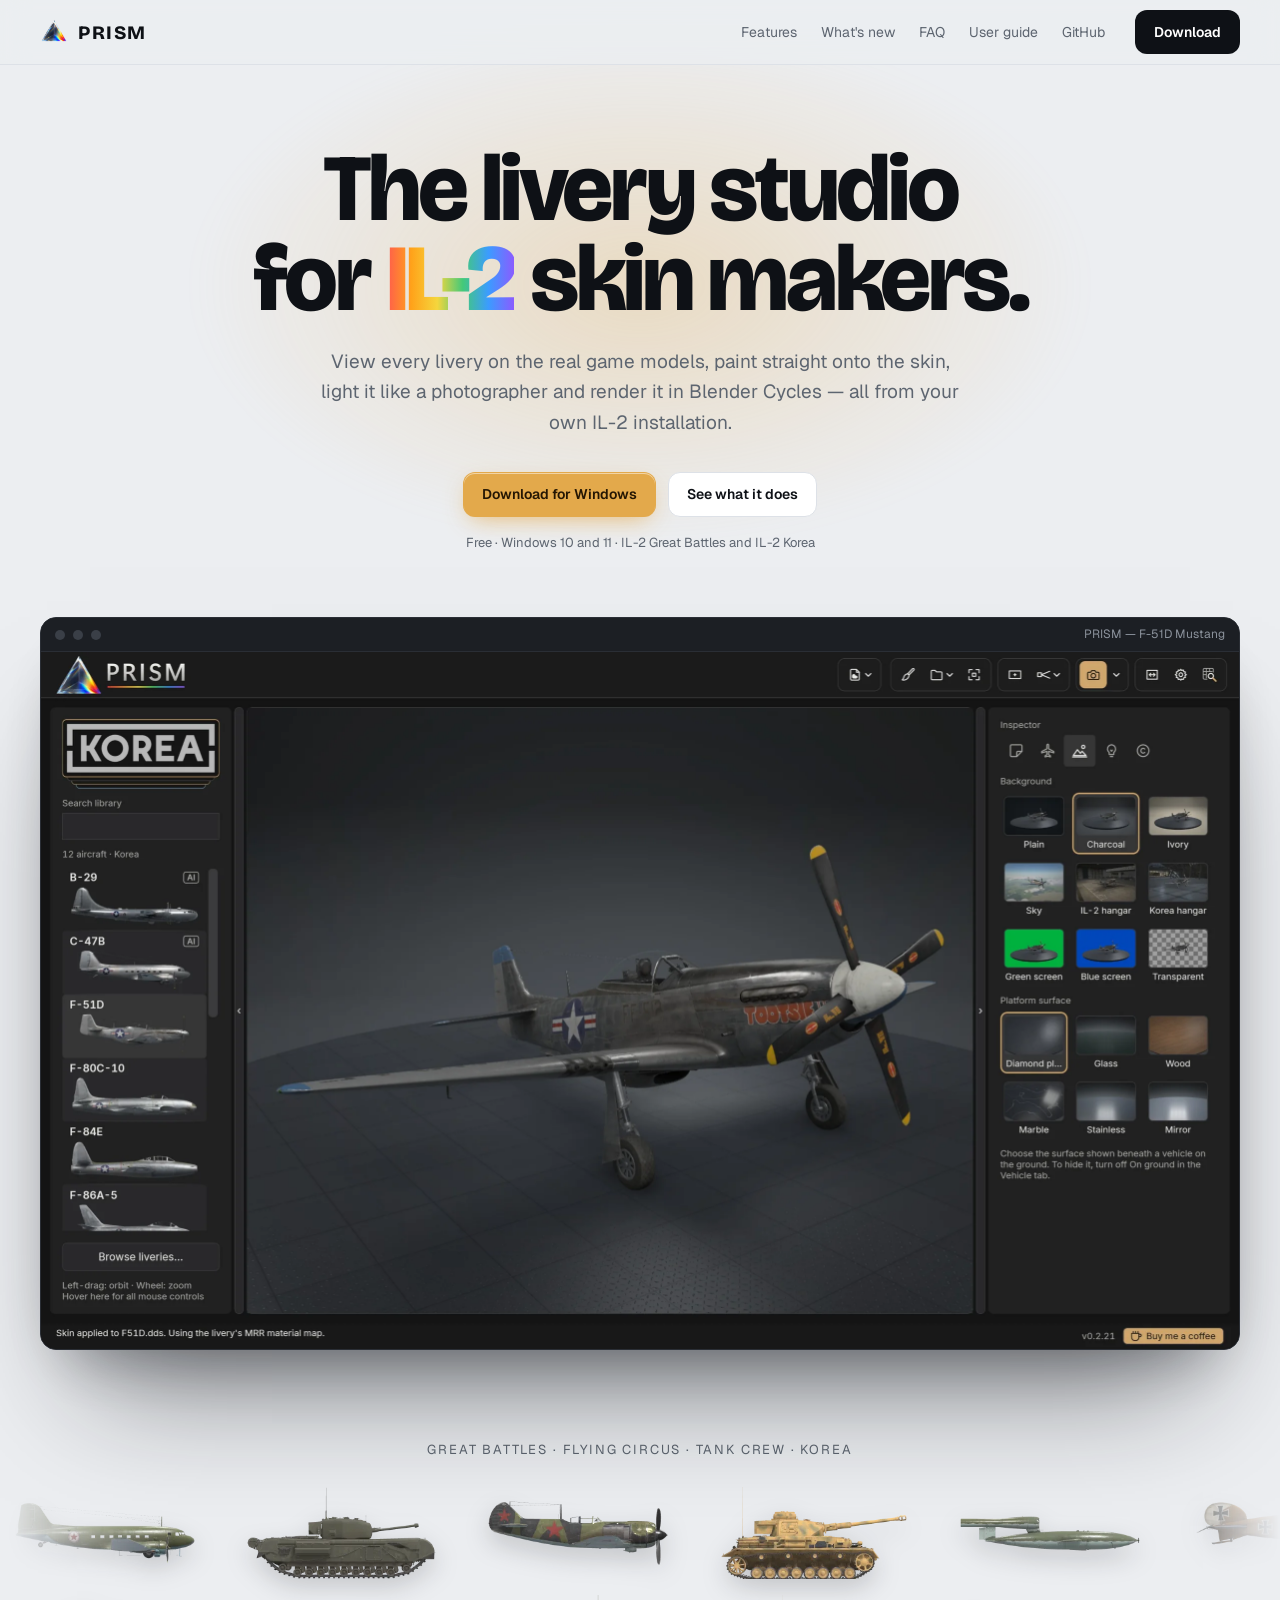
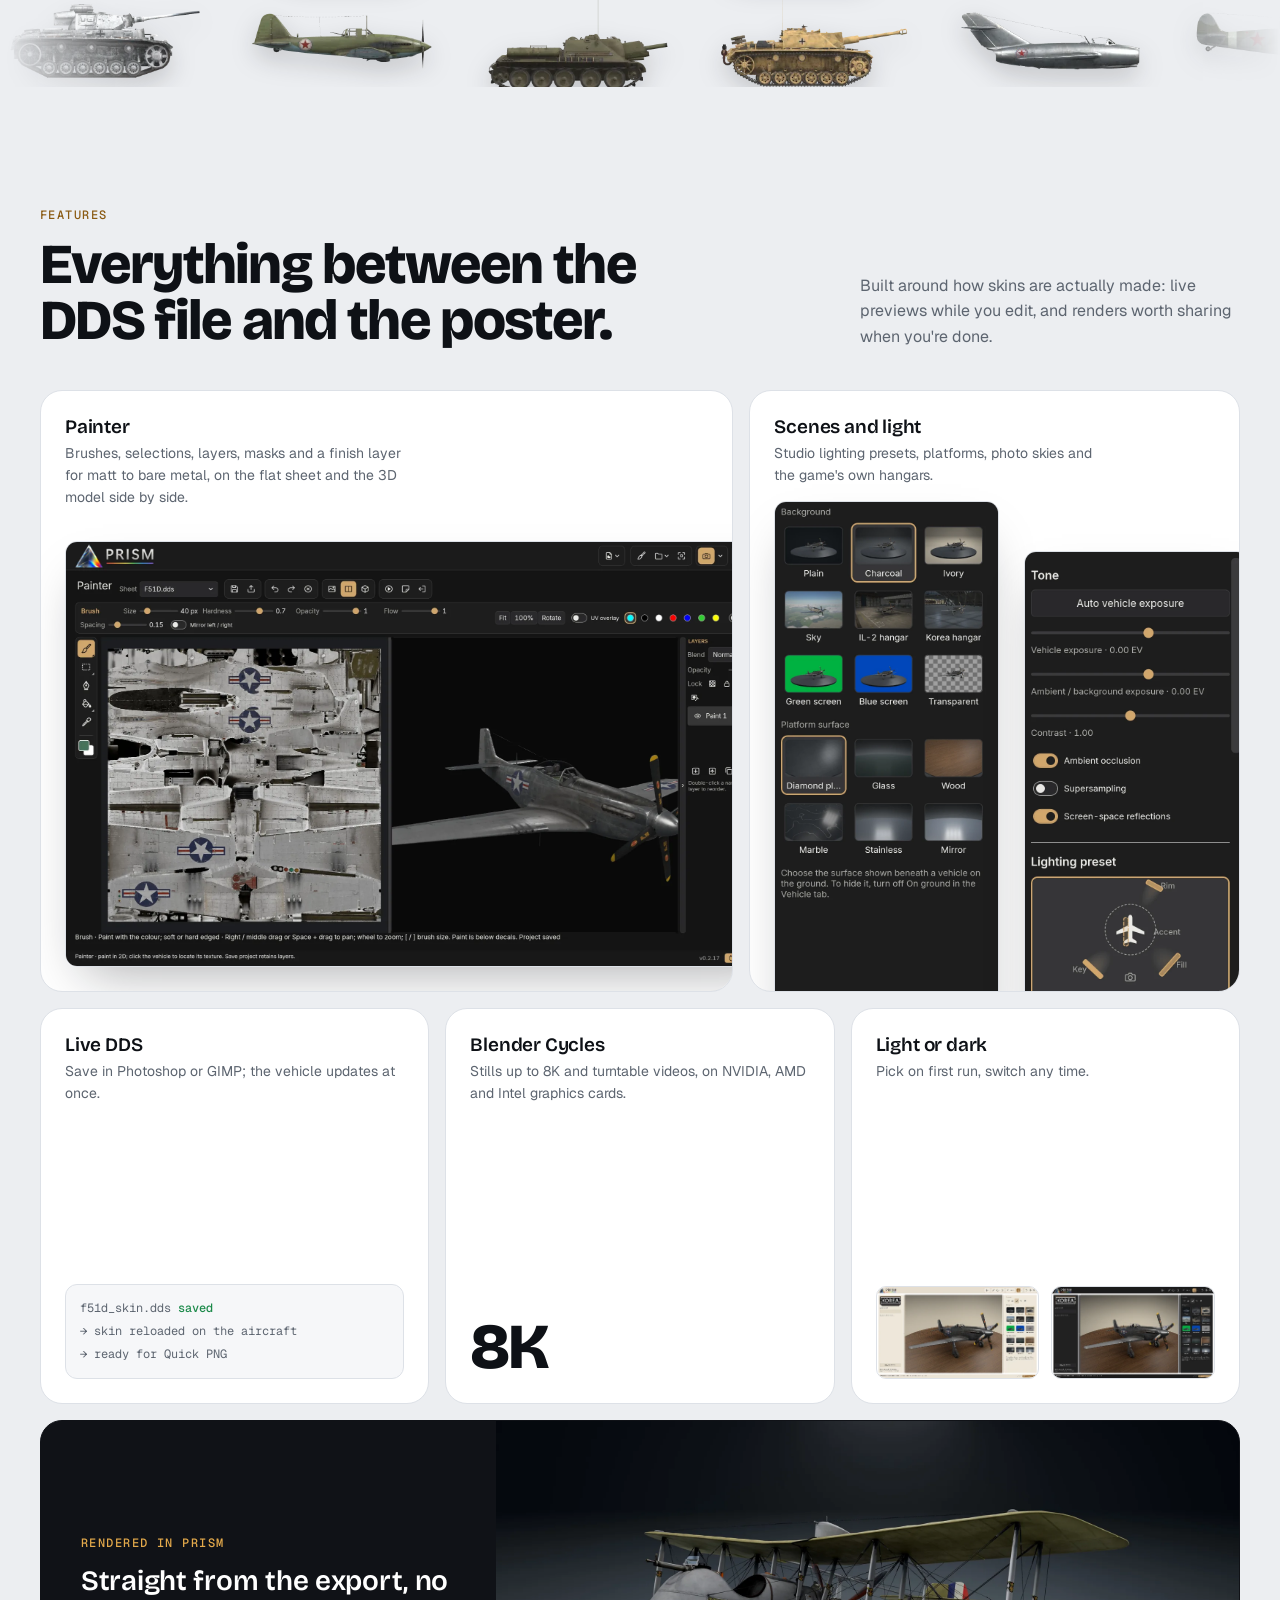
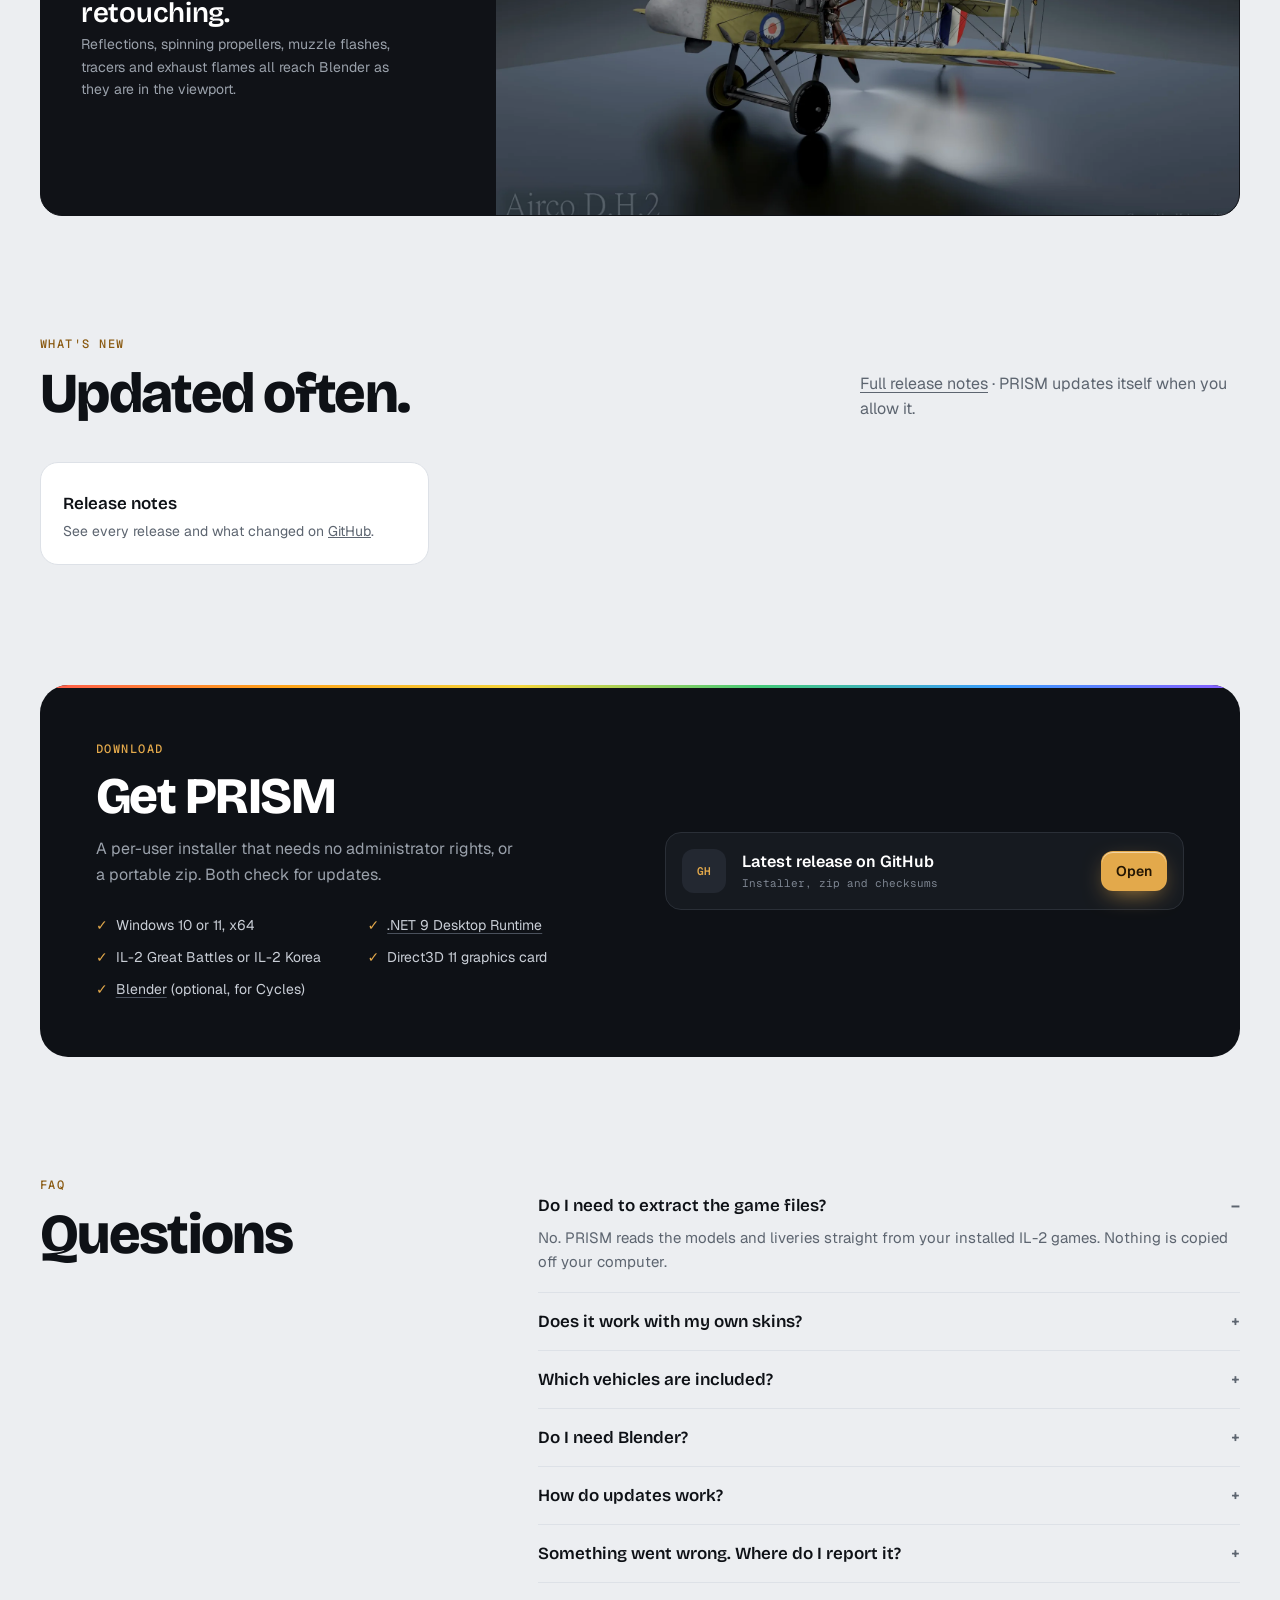
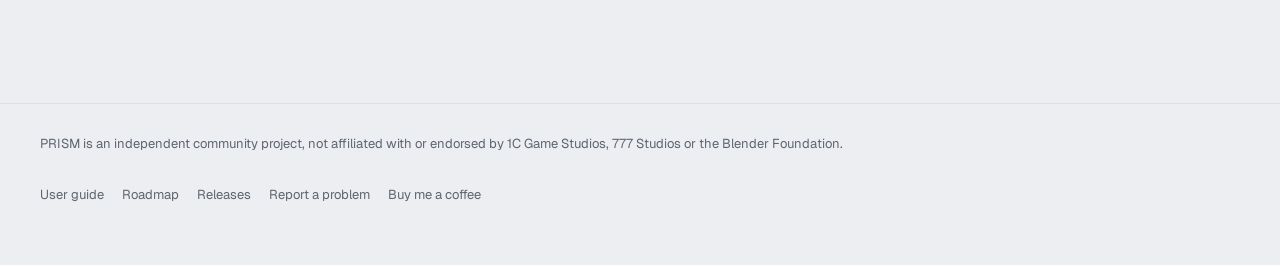
==== docs/index.html @ f3076e7b "Add PRISM website and user guide A static site in docs/ for GitHub Pages (main, /docs): the landing " ====
<!doctype html>
<html lang="en-GB">
<head>
<meta charset="utf-8">
<meta name="viewport" content="width=device-width,initial-scale=1">
<title>PRISM · The livery studio for IL-2 skin makers</title>
<meta name="description" content="PRISM is a free Windows livery studio for IL-2 Great Battles and IL-2 Korea: view every livery on the real game models, paint onto the skin, light it like a photographer and render it in Blender Cycles.">
<meta name="theme-color" content="#eceef1">
<link rel="icon" type="image/png" sizes="32x32" href="assets/favicon-32.png">
<link rel="apple-touch-icon" href="assets/apple-touch-icon.png">
<meta property="og:type" content="website">
<meta property="og:title" content="PRISM · The livery studio for IL-2 skin makers">
<meta property="og:description" content="View every livery on the real game models, paint onto the skin, light it and render it in Blender Cycles. Free for Windows.">
<meta property="og:image" content="https://riaanjutte.github.io/PRISM-Distribution/assets/og-image.jpg">
<meta property="og:url" content="https://riaanjutte.github.io/PRISM-Distribution/">
<meta name="twitter:card" content="summary_large_image">
<link rel="preconnect" href="https://fonts.googleapis.com"><link rel="preconnect" href="https://fonts.gstatic.com" crossorigin>
<link href="https://fonts.googleapis.com/css2?family=Bricolage+Grotesque:opsz,wght@12..96,400;12..96,600;12..96,800&family=Geist:wght@400;500;600&family=Geist+Mono:wght@400;500&display=swap" rel="stylesheet">
<link rel="stylesheet" href="styles.css">
</head>
<body>
<a class="skip" href="#main">Skip to content</a>
<header class="top"><div class="wrap">
  <a class="brand" href="./" aria-label="PRISM home"><img src="assets/prism-96.png" alt="" width="28" height="28">PRISM</a>
  <nav aria-label="Main"><a href="#features">Features</a><a href="#new">What's new</a><a href="#faq">FAQ</a><a href="guide/">User guide</a><a href="https://github.com/riaanjutte/PRISM-Distribution">GitHub</a></nav>
  <a class="btn dark" href="#download">Download</a>
</div></header>

<main id="main">
  <section class="hero wrap">
    <a class="chip" id="chip" href="#new" hidden><b data-version></b><span id="chip-text">See what's new</span> →</a>
    <h1>The livery studio<br>for <span class="spec">IL-2</span> skin makers.</h1>
    <p>View every livery on the real game models, paint straight onto the skin, light it like a photographer and render it in Blender Cycles — all from your own IL-2 installation.</p>
    <div class="ctas"><a class="btn amber" href="#download">Download for Windows</a><a class="btn line" href="#features">See what it does</a></div>
    <small>Free · Windows 10 and 11 · IL-2 Great Battles and IL-2 Korea</small>
    <div class="stage"><div class="window"><div class="bar" aria-hidden="true"><i></i><i></i><i></i><span>PRISM — F-51D Mustang</span></div><img src="assets/app-main.webp" alt="PRISM's main window: the Korea library on the left, an F-51D Mustang in the studio, and the Scene inspector's backgrounds and platforms on the right" width="2400" height="1396" fetchpriority="high"></div></div>
  </section>

  <div class="collections wrap">Great Battles · Flying Circus · Tank Crew · Korea</div>
  <div class="marquee" aria-hidden="true"><div class="track" id="row1"></div><div class="track rev" id="row2"></div></div>

  <section class="wrap" id="features">
    <div class="sh"><div><span class="kick">Features</span><h2>Everything between the DDS file and the poster.</h2></div><p>Built around how skins are actually made: live previews while you edit, and renders worth sharing when you're done.</p></div>
    <div class="bento">
      <article class="card c1"><h3>Painter</h3><p>Brushes, selections, layers, masks and a finish layer for matt to bare metal, on the flat sheet and the 3D model side by side.</p><img class="shot" src="assets/app-painter.webp" alt="The Painter: the F-51D skin sheet beside the 3D model, with the layers panel" width="2000" height="1163" loading="lazy" style="left:24px;top:150px;width:calc(100% + 40px)"></article>
      <article class="card c2"><h3>Scenes and light</h3><p>Studio lighting presets, platforms, photo skies and the game's own hangars.</p><img class="shot" src="assets/panel-scene.webp" alt="The Scene inspector's backgrounds and platform surfaces" width="608" height="1450" loading="lazy" style="left:24px;top:110px;width:46%"><img class="shot" src="assets/panel-lighting.webp" alt="The Lighting inspector's tone controls and a lighting preset diagram" width="608" height="1450" loading="lazy" style="right:-10px;top:160px;width:46%"></article>
      <article class="card c3"><h3>Live DDS</h3><p>Save in Photoshop or GIMP; the vehicle updates at once.</p><div class="dds mono" aria-hidden="true">f51d_skin.dds <b>saved</b><br>→ skin reloaded on the aircraft<br>→ ready for Quick PNG</div></article>
      <article class="card c4"><h3>Blender Cycles</h3><p>Stills up to 8K and turntable videos, on NVIDIA, AMD and Intel graphics cards.</p><div class="big">8K</div></article>
      <article class="card c5"><h3>Light or dark</h3><p>Pick on first run, switch any time.</p><div class="themes"><img src="assets/theme-light.webp" alt="PRISM in the light theme" width="352" height="198" loading="lazy"><img src="assets/theme-dark.webp" alt="PRISM in the dark theme" width="352" height="198" loading="lazy"></div></article>
      <article class="card c6"><div class="txt"><span class="kick on-dark">Rendered in PRISM</span><h3>Straight from the export, no retouching.</h3><p>Reflections, spinning propellers, muzzle flashes, tracers and exhaust flames all reach Blender as they are in the viewport.</p></div>
        <div class="renders"><img src="assets/render-dh2.webp" alt="Airco D.H.2 rendered in Blender Cycles" width="2000" height="1125" loading="lazy" class="on"><img src="assets/render-f51d.webp" alt="F-51D Mustang rendered in Blender Cycles" width="2000" height="1125" loading="lazy"><img src="assets/render-mig15.webp" alt="MiG-15bis rendered in Blender Cycles" width="2000" height="1125" loading="lazy"></div></article>
    </div>
  </section>

  <section class="wrap" id="new">
    <div class="sh"><div><span class="kick">What's new</span><h2>Updated often.</h2></div><p><a id="notes" href="https://github.com/riaanjutte/PRISM-Distribution/releases">Full release notes</a> · PRISM updates itself when you allow it.</p></div>
    <div class="news" id="news"><article><h4>Release notes</h4><p>See every release and what changed on <a href="https://github.com/riaanjutte/PRISM-Distribution/releases">GitHub</a>.</p></article></div>
  </section>

  <section class="wrap">
    <div class="dl" id="download">
      <div><span class="kick on-dark">Download</span><h2>Get PRISM <span data-version></span></h2><p class="lead">A per-user installer that needs no administrator rights, or a portable zip. Both check for updates.</p>
        <ul class="req"><li>Windows 10 or 11, x64</li><li><a href="https://dotnet.microsoft.com/en-us/download/dotnet/9.0">.NET 9 Desktop Runtime</a></li><li>IL-2 Great Battles or IL-2 Korea</li><li>Direct3D 11 graphics card</li><li><a href="https://www.blender.org/download/">Blender</a> (optional, for Cycles)</li></ul></div>
      <div id="files">
        <a class="file" href="https://github.com/riaanjutte/PRISM-Distribution/releases/latest"><span class="ic">GH</span><div><b>Latest release on GitHub</b><small class="mono">Installer, zip and checksums</small></div><span class="btn amber small">Open</span></a>
      </div>
    </div>
  </section>

  <section class="wrap faq" id="faq">
    <div><span class="kick">FAQ</span><h2>Questions</h2></div>
    <div>
      <details open><summary>Do I need to extract the game files?</summary><p>No. PRISM reads the models and liveries straight from your installed IL-2 games. Nothing is copied off your computer.</p></details>
      <details><summary>Does it work with my own skins?</summary><p>Yes. Your skins appear beside the official liveries, and Live DDS reloads the one on screen whenever you save it in your image editor.</p></details>
      <details><summary>Which vehicles are included?</summary><p>The aircraft and ground vehicles of the games you have installed: Great Battles, Flying Circus and Tank Crew from IL-2 Great Battles, and the aircraft of IL-2 Korea, including the AI-only ones.</p></details>
      <details><summary>Do I need Blender?</summary><p>Only for Cycles renders. Quick PNG exports come straight from PRISM's own viewport, and PRISM tells you if Blender is missing when you ask for a Cycles render.</p></details>
      <details><summary>How do updates work?</summary><p>PRISM checks this repository's releases when it starts. You can install the update, postpone it, skip that version or switch the check off in Settings.</p></details>
      <details><summary>Something went wrong. Where do I report it?</summary><p>In PRISM, <em>Settings → Report a problem</em> puts its log and a few facts about your PC in a zip, without your Windows user name, and opens the <a href="https://github.com/riaanjutte/PRISM-Distribution/issues/new">Issues page</a> to attach it to.</p></details>
    </div>
  </section>
</main>

<footer><div class="wrap">
  <span>PRISM is an independent community project, not affiliated with or endorsed by 1C Game Studios, 777 Studios or the Blender Foundation.</span>
  <nav aria-label="Footer"><a href="guide/">User guide</a><a href="https://github.com/riaanjutte/PRISM-Distribution/blob/main/ROADMAP.md">Roadmap</a><a href="https://github.com/riaanjutte/PRISM-Distribution/releases">Releases</a><a href="https://github.com/riaanjutte/PRISM-Distribution/issues/new">Report a problem</a><a href="https://www.buymeacoffee.com/haluter">Buy me a coffee</a></nav>
</div></footer>
<script src="site.js" defer></script>
</body>
</html>
---- docs/styles.css ----
:root{--bg:#eceef1;--card:#fff;--ink:#0e1116;--muted:#5d6570;--line:#dde1e7;--amber:#e3a94b;--amber-ink:#8a5a12;--spectrum:linear-gradient(90deg,#ff5a4e,#ffa31a,#f5d63d,#43c979,#3b9cff,#8a5cff)}
*{box-sizing:border-box;margin:0}
html{scroll-behavior:smooth;scroll-padding-top:80px}
body{background:var(--bg);color:var(--ink);font:400 16px/1.6 Geist,system-ui,sans-serif;-webkit-font-smoothing:antialiased;overflow-x:clip}
a{color:inherit;text-decoration:none}
img{max-width:100%}
[hidden]{display:none!important}
.mono{font-family:"Geist Mono",ui-monospace,monospace}
.wrap{width:min(1200px,calc(100% - 40px));margin:0 auto}
.skip{position:absolute;left:-999px;top:8px;background:var(--ink);color:#fff;padding:8px 14px;border-radius:8px;z-index:99}
.skip:focus{left:8px}
:focus-visible{outline:2px solid var(--amber);outline-offset:3px;border-radius:6px}

/* Header */
.top{position:sticky;top:0;z-index:30;background:rgba(236,238,241,.8);backdrop-filter:blur(14px) saturate(1.3);border-bottom:1px solid var(--line)}
.top .wrap{display:flex;align-items:center;gap:30px;height:64px}
.brand{display:flex;align-items:center;gap:10px;font:800 19px "Bricolage Grotesque",sans-serif;letter-spacing:.08em}
.top nav{display:flex;gap:24px;font-size:14px;color:var(--muted);margin-left:auto}
.top nav a:hover{color:var(--ink)}
.btn{display:inline-flex;align-items:center;gap:10px;padding:10px 18px;border-radius:12px;font-weight:600;font-size:14px;border:1px solid transparent;transition:transform .2s,background .2s,box-shadow .2s;white-space:nowrap}
.btn.dark{background:var(--ink);color:#fff}
.btn.dark:hover{background:#262b33}
.btn.amber{background:var(--amber);color:#241603;box-shadow:0 1px 0 rgba(255,255,255,.5) inset,0 8px 24px -8px rgba(227,169,75,.8)}
.btn.amber:hover{transform:translateY(-1px);box-shadow:0 1px 0 rgba(255,255,255,.5) inset,0 12px 28px -8px rgba(227,169,75,.9)}
.btn.line{border-color:var(--line);background:var(--card)}
.btn.line:hover{border-color:#c5cbd3}
.btn.small{padding:8px 14px}

/* Hero */
.hero{text-align:center;padding-top:80px;position:relative}
.hero::before{content:"";position:absolute;left:50%;top:-40px;width:min(900px,100%);height:520px;transform:translateX(-50%);background:radial-gradient(closest-side,rgba(227,169,75,.28),transparent);filter:blur(10px);z-index:-1}
.chip{display:inline-flex;align-items:center;gap:8px;padding:6px 12px 6px 6px;border-radius:999px;background:var(--card);border:1px solid var(--line);font-size:13px;color:var(--muted);margin-bottom:26px;max-width:100%}
.chip b{background:var(--ink);color:#fff;border-radius:999px;padding:2px 9px;font-weight:500;font-size:12px}
.chip span{overflow:hidden;text-overflow:ellipsis;white-space:nowrap}
.chip:hover{border-color:#c5cbd3;color:var(--ink)}
.hero h1{font:800 clamp(44px,7.4vw,104px)/.95 "Bricolage Grotesque",sans-serif;letter-spacing:-.035em;margin:0 auto 22px;max-width:1000px}
.spec{background:var(--spectrum);-webkit-background-clip:text;background-clip:text;color:transparent}
.hero p{font-size:19px;color:var(--muted);max-width:640px;margin:0 auto}
.hero .ctas{display:flex;justify-content:center;gap:12px;margin-top:34px;flex-wrap:wrap}
.hero small{display:block;margin-top:16px;color:var(--muted);font-size:13px}
.stage{perspective:1800px;margin-top:64px}
.window{border-radius:16px;overflow:hidden;background:#15171b;border:1px solid #2a2e35;box-shadow:0 2px 0 rgba(255,255,255,.06) inset,0 80px 120px -50px rgba(14,17,22,.55),0 30px 60px -30px rgba(14,17,22,.4);transform:rotateX(14deg) scale(.96);transform-origin:50% 0;animation:settle 1.6s .2s cubic-bezier(.2,.7,.2,1) forwards}
.window .bar{height:34px;display:flex;align-items:center;gap:8px;padding:0 14px;background:#1c1f24;border-bottom:1px solid #2a2e35;color:#8b929c;font-size:12px}
.window .bar i{width:10px;height:10px;border-radius:50%;background:#3a3f47}
.window .bar span{margin-left:auto}
.window img{display:block;width:100%;height:auto}
@keyframes settle{to{transform:none}}

/* Vehicle rows */
.collections{margin-top:90px;text-align:center;color:var(--muted);font-size:13px;letter-spacing:.14em;text-transform:uppercase}
.marquee{overflow:hidden;margin-top:26px;-webkit-mask-image:linear-gradient(90deg,transparent,#000 12%,#000 88%,transparent);mask-image:linear-gradient(90deg,transparent,#000 12%,#000 88%,transparent)}
.track{display:flex;gap:26px;width:max-content;animation:scroll 70s linear infinite}
.track.rev{animation-direction:reverse;animation-duration:80s;margin-top:16px}
.track img{height:92px;width:auto;filter:drop-shadow(0 10px 12px rgba(14,17,22,.18))}
.marquee:hover .track{animation-play-state:paused}
@keyframes scroll{to{transform:translateX(-50%)}}

/* Sections */
section{padding-top:120px}
.sh{display:flex;justify-content:space-between;align-items:end;gap:40px;margin-bottom:40px;flex-wrap:wrap}
.sh h2,.faq h2{font:800 clamp(34px,4.4vw,58px)/1 "Bricolage Grotesque",sans-serif;letter-spacing:-.03em;max-width:640px}
.sh p{color:var(--muted);max-width:380px}
.sh p a{text-decoration:underline;text-underline-offset:3px}
.kick{font:500 12px "Geist Mono",monospace;color:var(--amber-ink);letter-spacing:.12em;text-transform:uppercase;margin-bottom:14px;display:block}
.kick.on-dark{color:var(--amber)}

/* Features */
.bento{display:grid;grid-template-columns:repeat(12,1fr);grid-auto-rows:190px;gap:16px}
.card{background:var(--card);border:1px solid var(--line);border-radius:22px;padding:24px;position:relative;overflow:hidden;display:flex;flex-direction:column}
.card h3{font:600 19px "Bricolage Grotesque",sans-serif;letter-spacing:-.01em}
.card p{color:var(--muted);font-size:14px;margin-top:4px;max-width:340px}
.card .shot{position:absolute;max-width:none;height:auto;border-radius:12px;border:1px solid var(--line);box-shadow:0 24px 50px -20px rgba(14,17,22,.35);transition:transform .8s cubic-bezier(.2,.7,.2,1)}
.card:hover .shot{transform:translateY(-6px)}
.c1{grid-column:span 7;grid-row:span 3}.c2{grid-column:span 5;grid-row:span 3}.c3,.c4,.c5{grid-column:span 4;grid-row:span 2}.c6{grid-column:span 12;grid-row:span 2}
.big{font:800 64px/1 "Bricolage Grotesque",sans-serif;letter-spacing:-.04em;margin-top:auto}
.themes{display:flex;gap:12px;margin-top:auto}
.themes img{width:calc(50% - 6px);height:auto;border-radius:10px;border:1px solid var(--line)}
.dds{margin-top:auto;font-size:12px;line-height:1.9;color:var(--muted);background:#f6f7f9;border:1px solid var(--line);border-radius:12px;padding:12px 14px}
.dds b{color:#1c8a4a;font-weight:500}
.c6{background:#101217;color:#fff;border-color:#101217;flex-direction:row;align-items:stretch;padding:0}
.c6 .txt{padding:40px;flex:0 0 38%;display:flex;flex-direction:column;justify-content:center}
.c6 h3{font-size:28px;line-height:1.15}
.c6 p{color:#9aa1ab}
.renders{position:relative;flex:1;min-width:0}
.renders img{position:absolute;inset:0;width:100%;height:100%;object-fit:cover;opacity:0;transition:opacity 1.4s ease}
.renders img.on{opacity:1}

/* What's new */
.news{display:grid;grid-template-columns:repeat(3,1fr);gap:16px}
.news article{background:var(--card);border:1px solid var(--line);border-radius:18px;padding:22px}
.news .v{font:500 12px "Geist Mono",monospace;color:var(--amber-ink)}
.news h4{font:600 17px "Bricolage Grotesque",sans-serif;margin:8px 0 6px}
.news p{font-size:14px;color:var(--muted)}
.news p a{text-decoration:underline}

/* Download */
.dl{background:var(--ink);color:#fff;border-radius:28px;padding:56px;display:grid;grid-template-columns:1fr 1fr;gap:50px;position:relative;overflow:hidden;align-items:center}
.dl::after{content:"";position:absolute;left:0;right:0;top:0;height:3px;background:var(--spectrum)}
.dl h2{font:800 clamp(36px,4vw,54px)/1 "Bricolage Grotesque",sans-serif;letter-spacing:-.03em}
.dl .lead{color:#9aa1ab;margin-top:14px;max-width:420px}
.req{margin-top:26px;padding:0;list-style:none;display:grid;grid-template-columns:1fr 1fr;gap:10px 24px;font-size:14px;color:#c9ced6}
.req li::before{content:"✓";color:var(--amber);margin-right:8px}
.req a{text-decoration:underline;text-underline-offset:3px;text-decoration-color:#4a515c}
.file{display:flex;align-items:center;gap:16px;padding:16px;border:1px solid #2a2f37;border-radius:16px;background:#161a20;transition:border-color .2s}
.file:hover{border-color:#3d444f}
.file+.file{margin-top:12px}
.file .ic{flex:0 0 44px;height:44px;border-radius:12px;background:#232831;display:grid;place-items:center;font:600 11px "Geist Mono",monospace;color:var(--amber)}
.file div{flex:1;min-width:0}
.file b{display:block;font-weight:600}
.file small{color:#7d8591;font-size:11px;display:block;overflow:hidden;text-overflow:ellipsis;white-space:nowrap}
.file .btn.line{color:var(--ink)}
.sha{margin-top:14px;font-size:12px;color:#7d8591}
.sha button{font:inherit;color:#c9ced6;background:#232831;border:1px solid #2a2f37;border-radius:8px;padding:3px 8px;margin-left:6px;cursor:pointer}
.sha button:hover{border-color:#3d444f}

/* FAQ */
.faq{display:grid;grid-template-columns:1fr 1.6fr;gap:60px}
details{border-bottom:1px solid var(--line);padding:18px 0}
summary{cursor:pointer;font:600 17px "Bricolage Grotesque",sans-serif;list-style:none;display:flex;justify-content:space-between;gap:20px}
summary::-webkit-details-marker{display:none}
summary::after{content:"+";color:var(--muted)}
details[open] summary::after{content:"–"}
details p{color:var(--muted);margin-top:10px;font-size:15px}
details a{text-decoration:underline}

footer{margin-top:120px;border-top:1px solid var(--line);padding:30px 0 60px;color:var(--muted);font-size:13px}
footer .wrap{display:flex;justify-content:space-between;gap:30px;flex-wrap:wrap}
footer nav{display:flex;gap:18px;flex-wrap:wrap}
footer a:hover{color:var(--ink)}

@media (max-width:900px){
  .top nav{display:none}.top .btn{margin-left:auto}
  .bento{grid-template-columns:1fr;grid-auto-rows:auto}.bento>*{grid-column:auto!important;grid-row:auto!important}
  .c1,.c2{min-height:440px}.c3,.c4,.c5{min-height:220px}
  .c6{flex-direction:column}.c6 .txt{flex:auto;padding:28px}.renders{aspect-ratio:16/9;flex:none}
  .news,.faq{grid-template-columns:1fr}.faq{gap:10px}
  .dl{grid-template-columns:minmax(0,1fr);padding:30px;gap:30px}.req{grid-template-columns:1fr}
  .track img{height:62px}.track{gap:18px}.collections{margin-top:60px}
  .window{transform:none;animation:none}
}
@media (prefers-reduced-motion:reduce){
  html{scroll-behavior:auto}
  .window{transform:none;animation:none}
  .track{animation:none;flex-wrap:wrap;width:auto;justify-content:center}
  .renders img{transition:none}
}
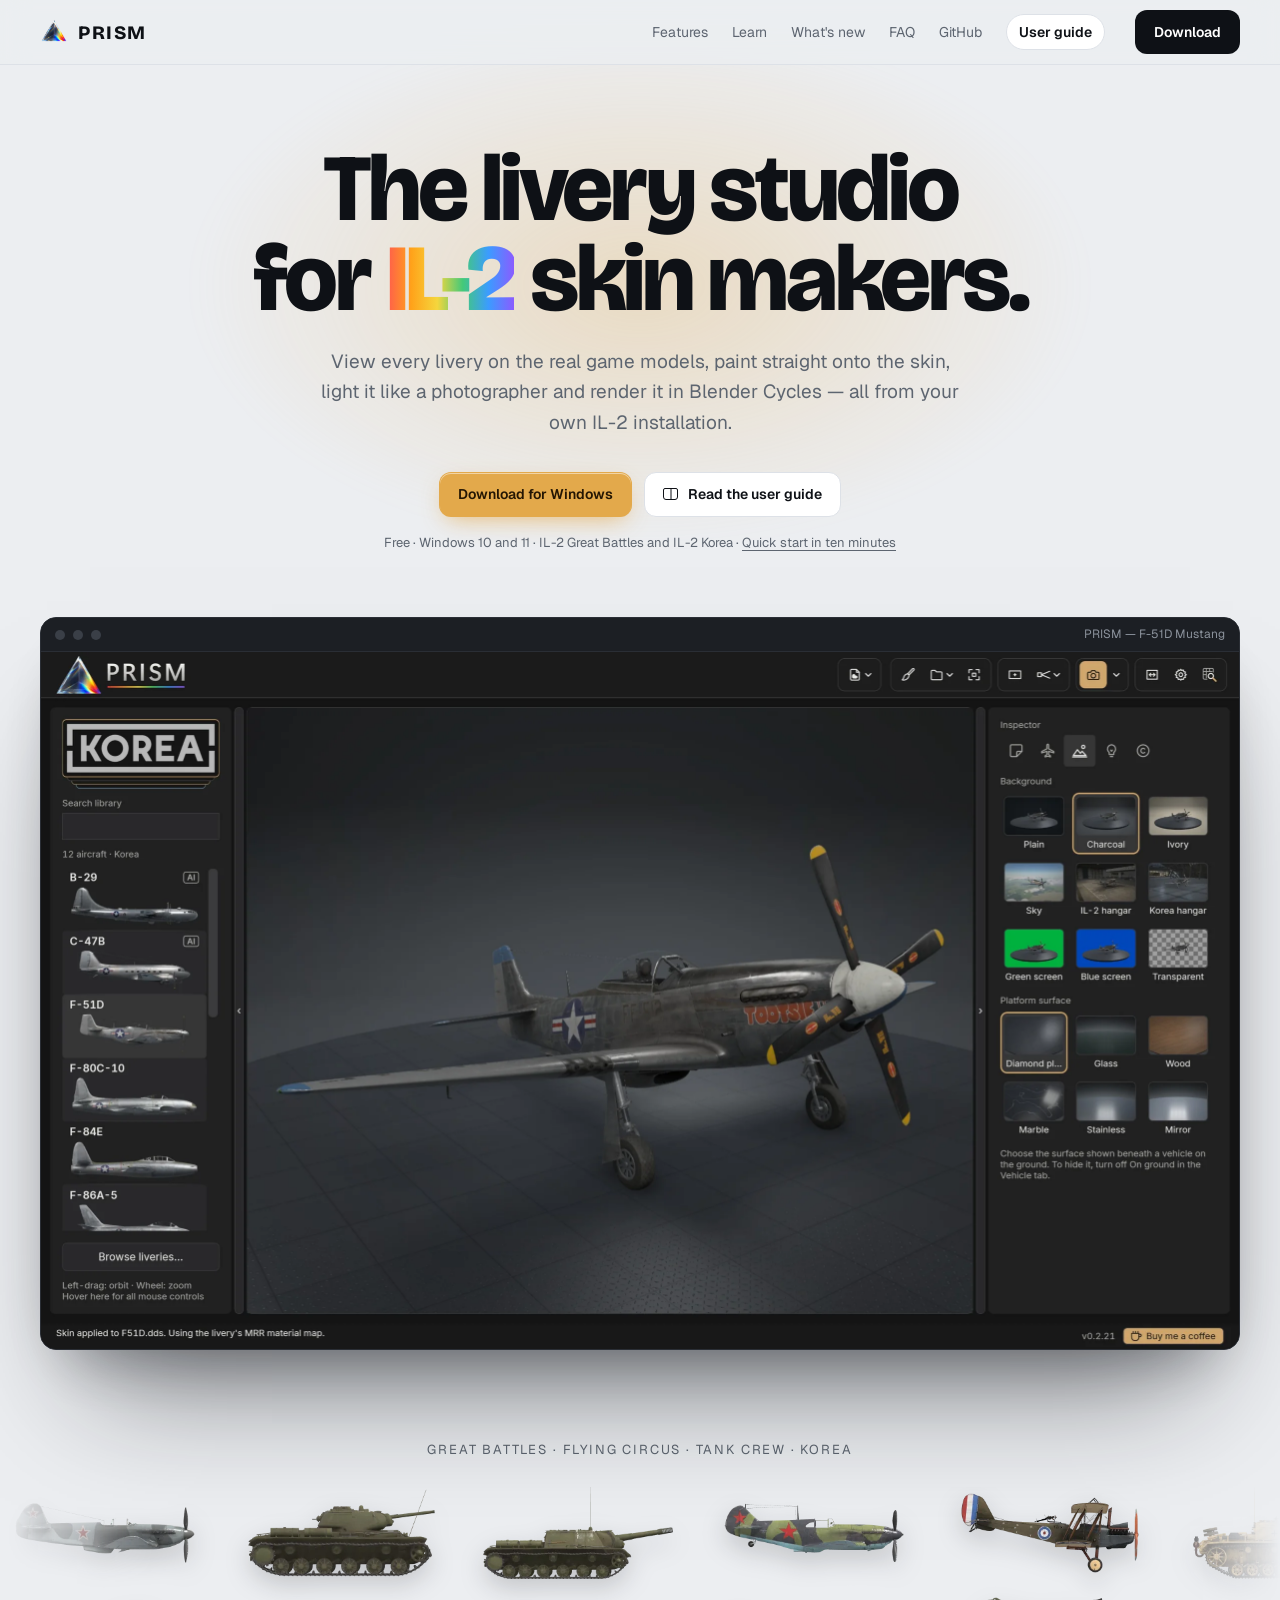
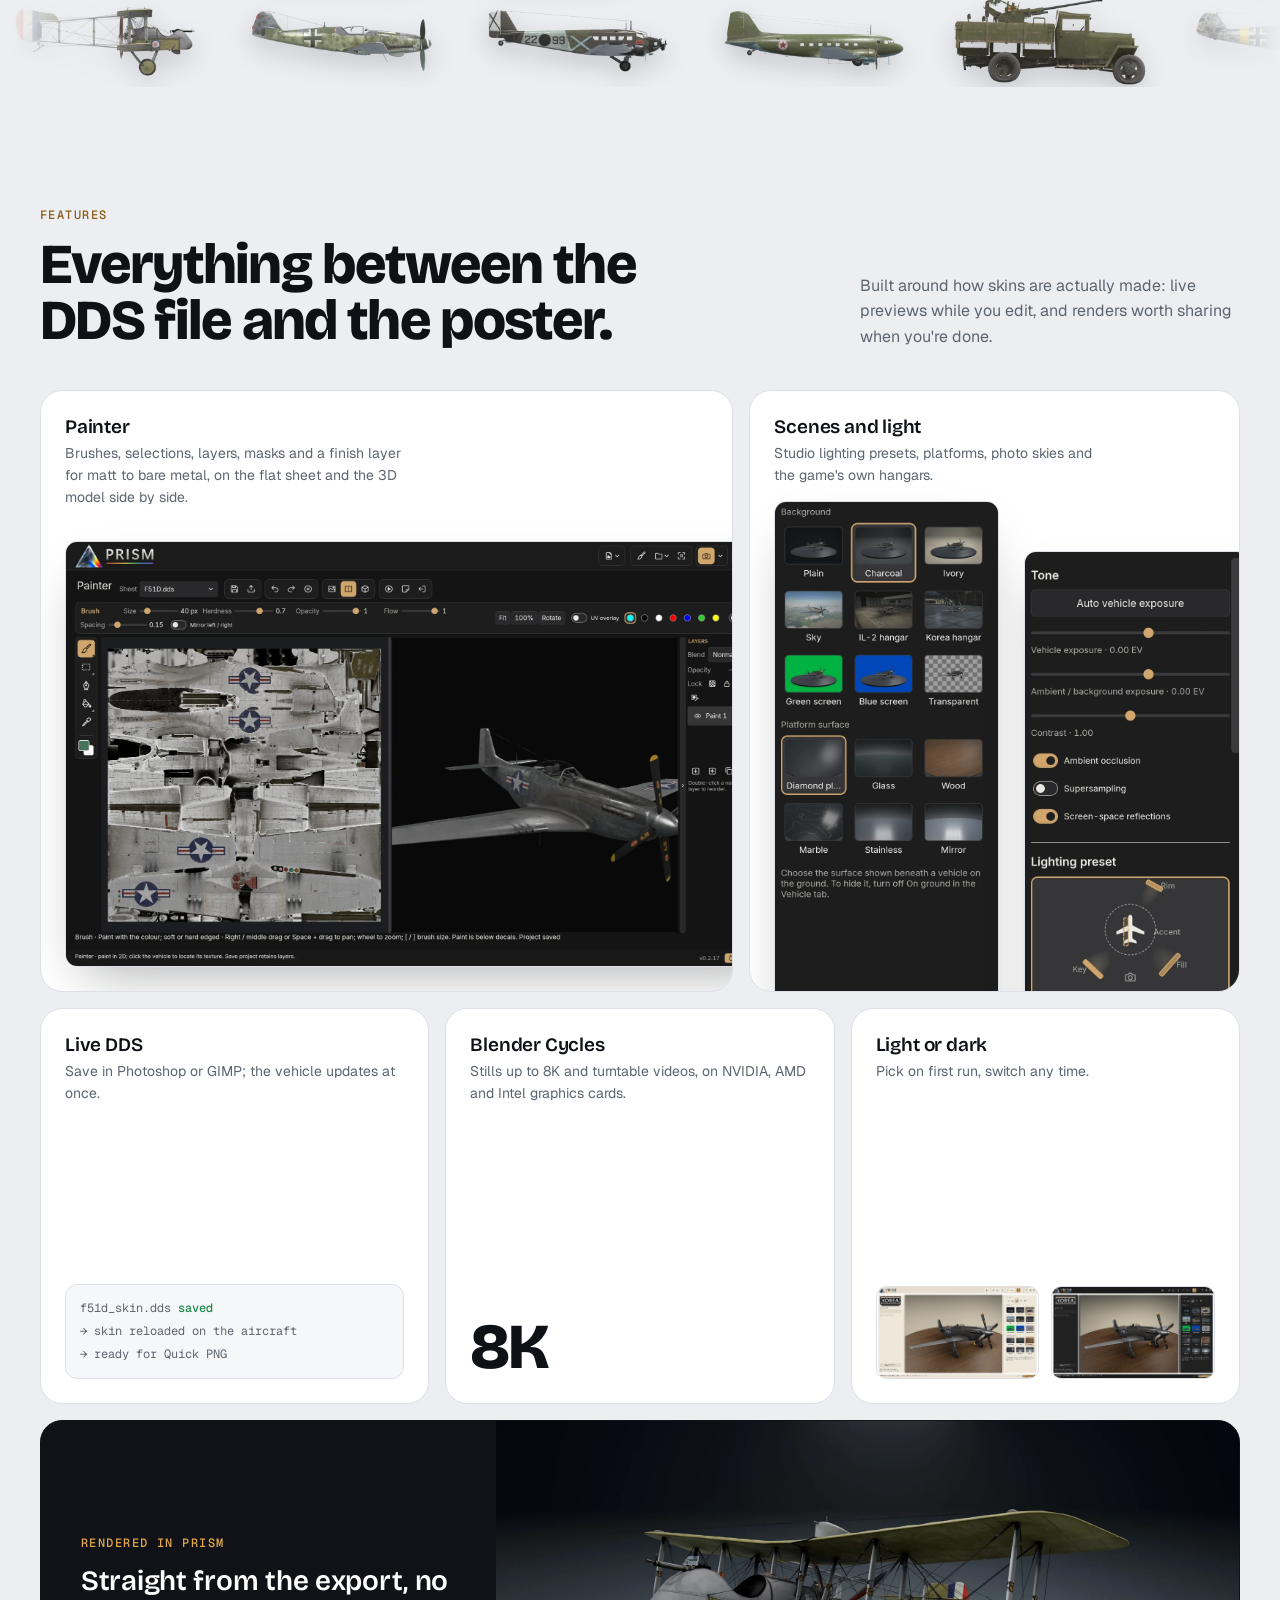
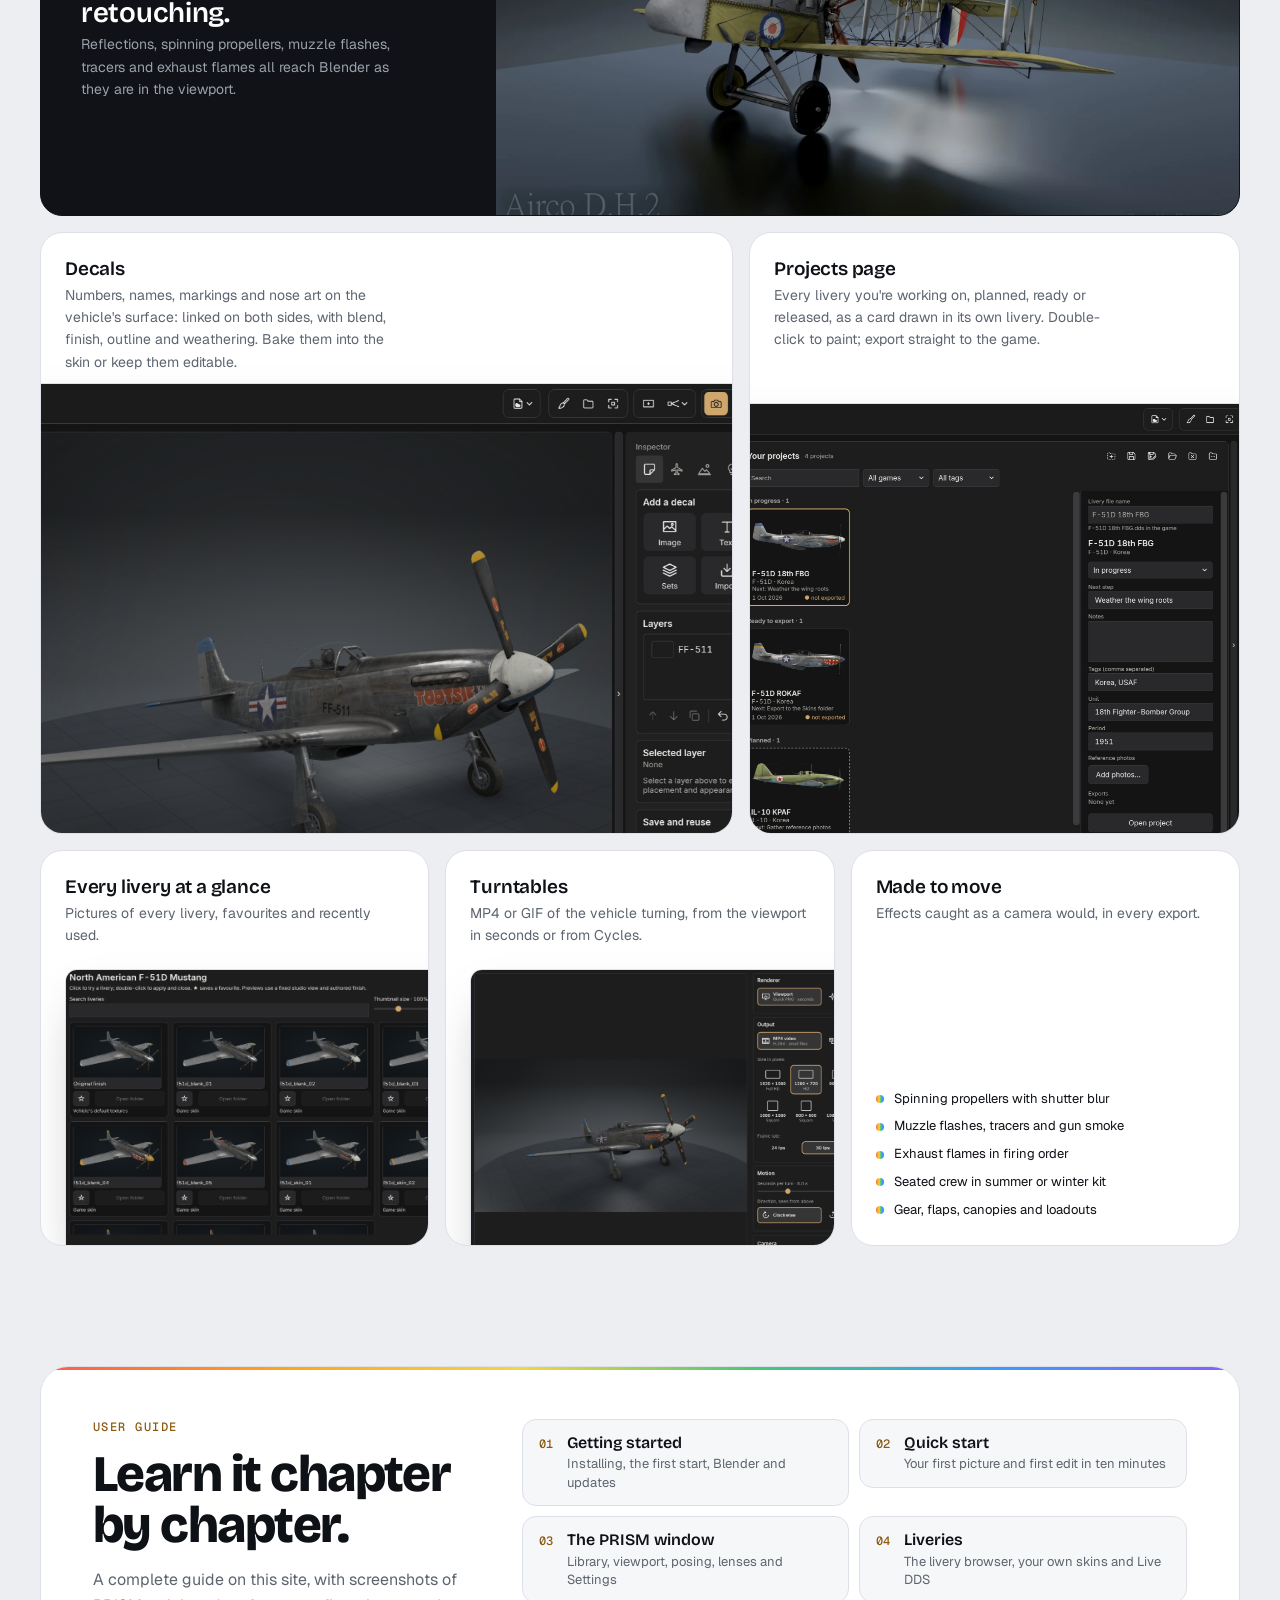
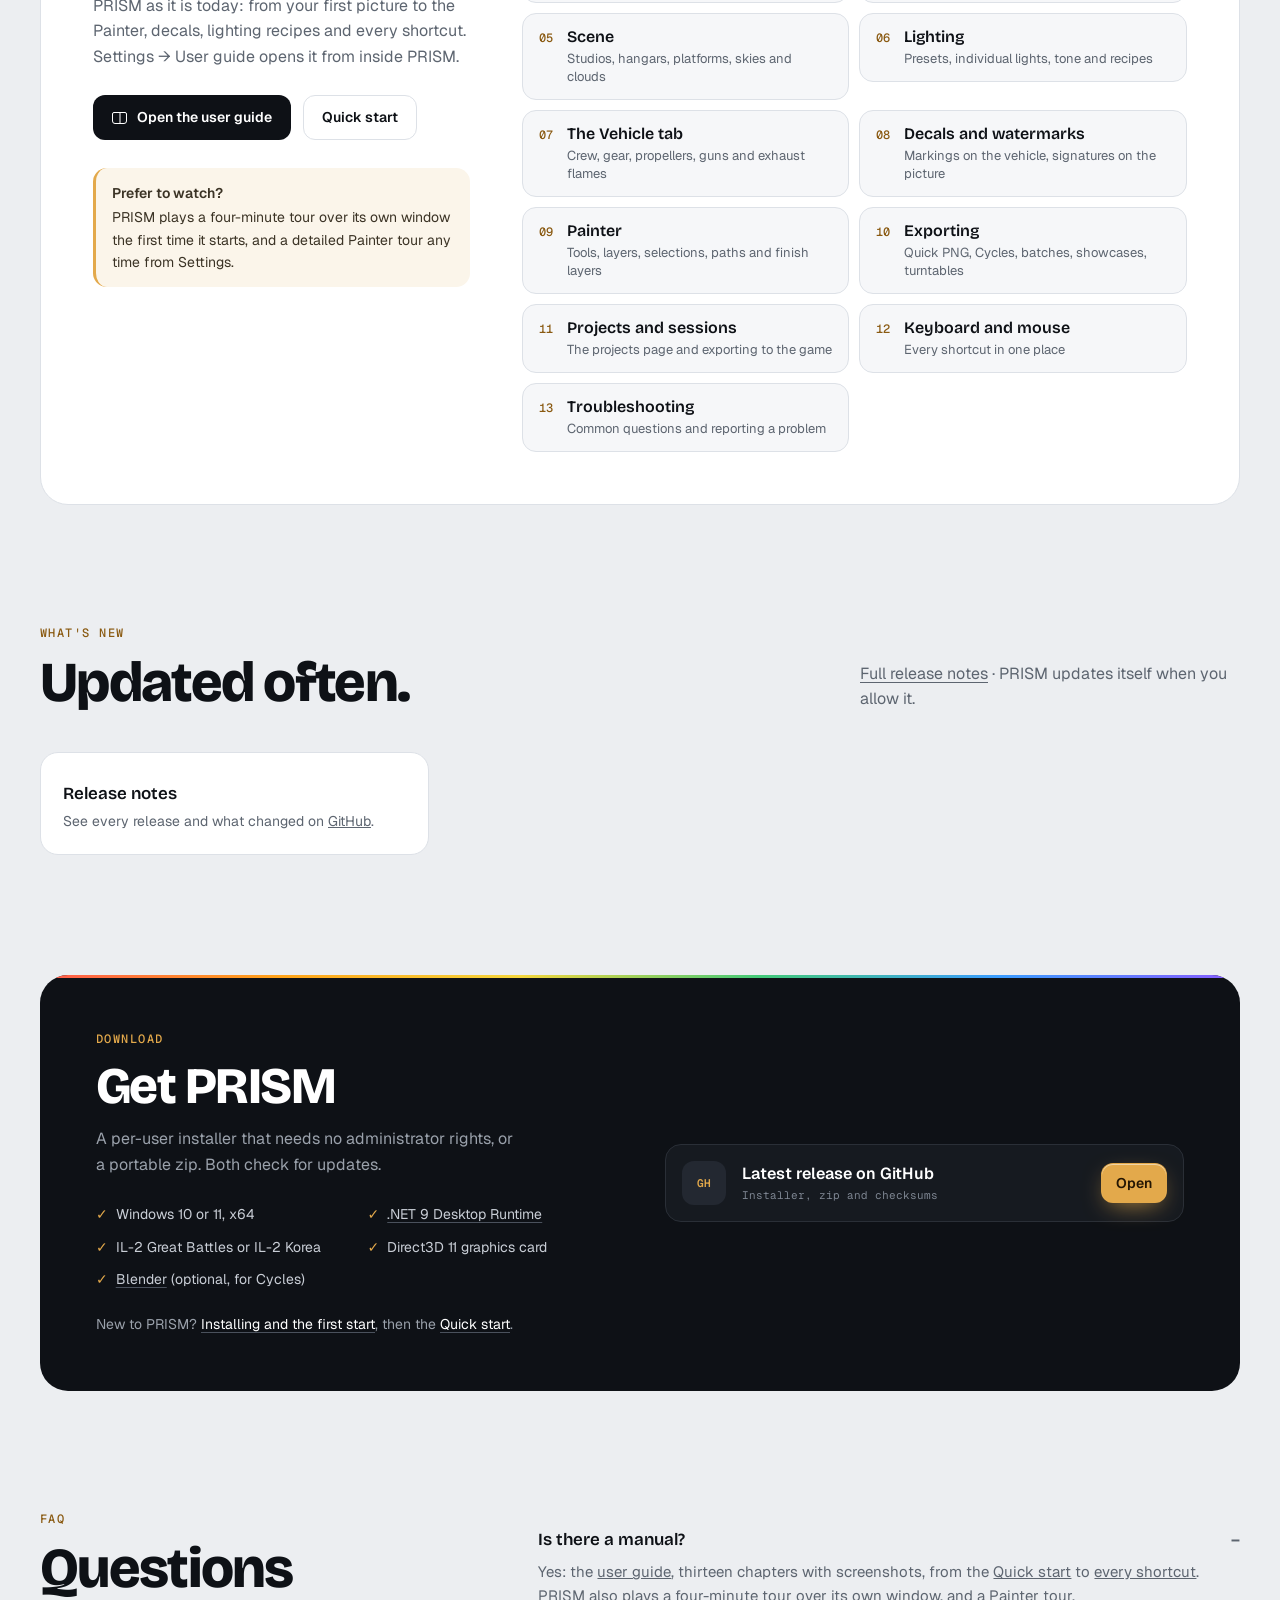
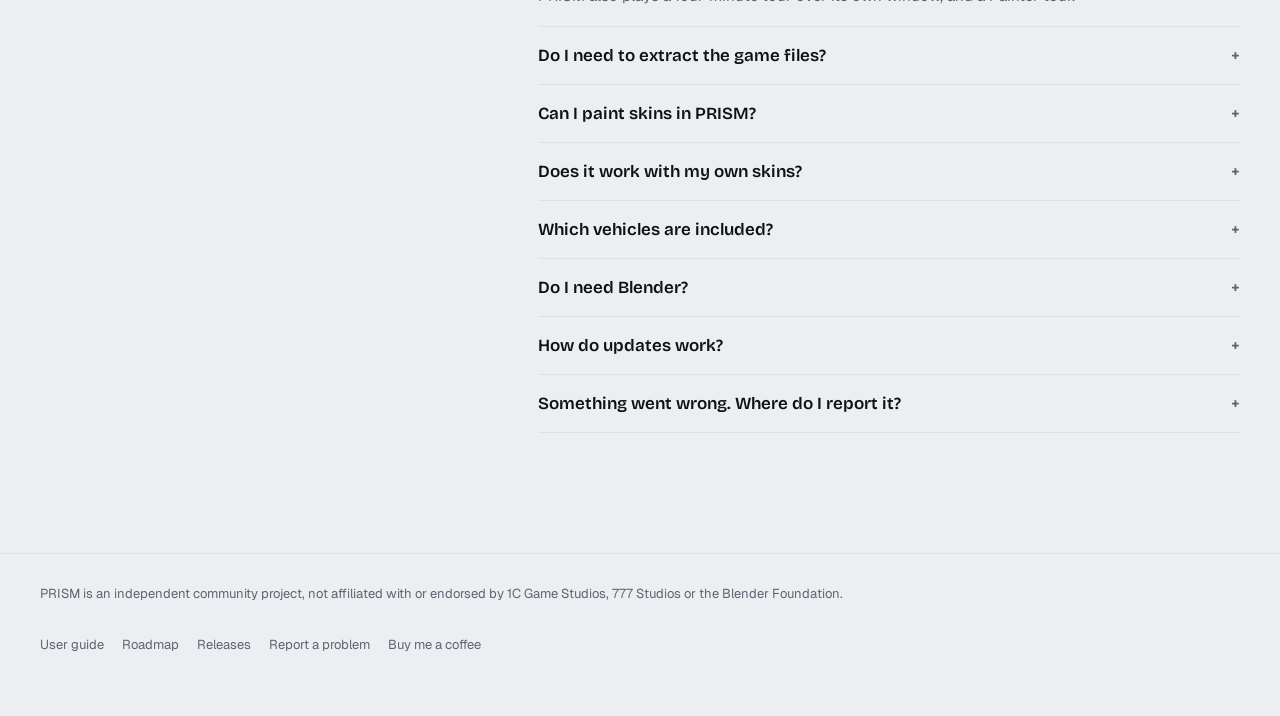
==== commit 23ad5925: "Highlight the user guide and add feature cards - A User guide button in the menu and the hero, and a" ====
--- a/docs/index.html
+++ b/docs/index.html
@@ -22,7 +22,7 @@
 <a class="skip" href="#main">Skip to content</a>
 <header class="top"><div class="wrap">
   <a class="brand" href="./" aria-label="PRISM home"><img src="assets/prism-96.png" alt="" width="28" height="28">PRISM</a>
-  <nav aria-label="Main"><a href="#features">Features</a><a href="#new">What's new</a><a href="#faq">FAQ</a><a href="guide/">User guide</a><a href="https://github.com/riaanjutte/PRISM-Distribution">GitHub</a></nav>
+  <nav aria-label="Main"><a href="#features">Features</a><a href="#guide">Learn</a><a href="#new">What's new</a><a href="#faq">FAQ</a><a href="https://github.com/riaanjutte/PRISM-Distribution">GitHub</a><a class="guide-link" href="guide/">User guide</a></nav>
   <a class="btn dark" href="#download">Download</a>
 </div></header>
 
@@ -31,8 +31,8 @@
     <a class="chip" id="chip" href="#new" hidden><b data-version></b><span id="chip-text">See what's new</span> →</a>
     <h1>The livery studio<br>for <span class="spec">IL-2</span> skin makers.</h1>
     <p>View every livery on the real game models, paint straight onto the skin, light it like a photographer and render it in Blender Cycles — all from your own IL-2 installation.</p>
-    <div class="ctas"><a class="btn amber" href="#download">Download for Windows</a><a class="btn line" href="#features">See what it does</a></div>
-    <small>Free · Windows 10 and 11 · IL-2 Great Battles and IL-2 Korea</small>
+    <div class="ctas"><a class="btn amber" href="#download">Download for Windows</a><a class="btn line" href="guide/"><span class="book" aria-hidden="true"></span>Read the user guide</a></div>
+    <small>Free · Windows 10 and 11 · IL-2 Great Battles and IL-2 Korea · <a href="guide/#quick-start">Quick start in ten minutes</a></small>
     <div class="stage"><div class="window"><div class="bar" aria-hidden="true"><i></i><i></i><i></i><span>PRISM — F-51D Mustang</span></div><img src="assets/app-main.webp" alt="PRISM's main window: the Korea library on the left, an F-51D Mustang in the studio, and the Scene inspector's backgrounds and platforms on the right" width="2400" height="1396" fetchpriority="high"></div></div>
   </section>
 
@@ -49,6 +49,38 @@
       <article class="card c5"><h3>Light or dark</h3><p>Pick on first run, switch any time.</p><div class="themes"><img src="assets/theme-light.webp" alt="PRISM in the light theme" width="352" height="198" loading="lazy"><img src="assets/theme-dark.webp" alt="PRISM in the dark theme" width="352" height="198" loading="lazy"></div></article>
       <article class="card c6"><div class="txt"><span class="kick on-dark">Rendered in PRISM</span><h3>Straight from the export, no retouching.</h3><p>Reflections, spinning propellers, muzzle flashes, tracers and exhaust flames all reach Blender as they are in the viewport.</p></div>
         <div class="renders"><img src="assets/render-dh2.webp" alt="Airco D.H.2 rendered in Blender Cycles" width="2000" height="1125" loading="lazy" class="on"><img src="assets/render-f51d.webp" alt="F-51D Mustang rendered in Blender Cycles" width="2000" height="1125" loading="lazy"><img src="assets/render-mig15.webp" alt="MiG-15bis rendered in Blender Cycles" width="2000" height="1125" loading="lazy"></div></article>
+      <article class="card c7"><h3>Decals</h3><p>Numbers, names, markings and nose art on the vehicle's surface: linked on both sides, with blend, finish, outline and weathering. Bake them into the skin or keep them editable.</p><img class="shot" src="guide/images/decals-window.jpg" alt="A squadron number placed on the F-51D's fuselage, with the Decals tab beside it" width="3170" height="1844" loading="lazy" style="left:-34%;top:150px;width:150%"></article>
+      <article class="card c8"><h3>Projects page</h3><p>Every livery you're working on, planned, ready or released, as a card drawn in its own livery. Double-click to paint; export straight to the game.</p><img class="shot" src="guide/images/projects.jpg" alt="The projects page: cards for each livery, with a project's details on the right" width="3172" height="1846" loading="lazy" style="left:-150px;top:170px;width:calc(100% + 320px)"></article>
+      <article class="card c9"><h3>Every livery at a glance</h3><p>Pictures of every livery, favourites and recently used.</p><img class="shot" src="guide/images/livery-browser.png" alt="The livery browser: pictures of every F-51D livery" width="2140" height="1414" loading="lazy" style="left:24px;top:118px;width:calc(100% + 60px)"></article>
+      <article class="card c10"><h3>Turntables</h3><p>MP4 or GIF of the vehicle turning, from the viewport in seconds or from Cycles.</p><img class="shot" src="guide/images/turntable.png" alt="The turntable window: preview, renderer, size and camera" width="2300" height="2014" loading="lazy" style="left:24px;top:118px;width:calc(100% + 40px)"></article>
+      <article class="card c11"><h3>Made to move</h3><p>Effects caught as a camera would, in every export.</p><ul class="fx"><li>Spinning propellers with shutter blur</li><li>Muzzle flashes, tracers and gun smoke</li><li>Exhaust flames in firing order</li><li>Seated crew in summer or winter kit</li><li>Gear, flaps, canopies and loadouts</li></ul></article>
+    </div>
+  </section>
+
+  <section class="wrap" id="guide">
+    <div class="guide">
+      <div class="guide-intro">
+        <span class="kick">User guide</span>
+        <h2>Learn it chapter by chapter.</h2>
+        <p>A complete guide on this site, with screenshots of PRISM as it is today: from your first picture to the Painter, decals, lighting recipes and every shortcut. Settings → User guide opens it from inside PRISM.</p>
+        <div class="ctas"><a class="btn dark" href="guide/"><span class="book" aria-hidden="true"></span>Open the user guide</a><a class="btn line" href="guide/#quick-start">Quick start</a></div>
+        <div class="tour"><b>Prefer to watch?</b> PRISM plays a four-minute tour over its own window the first time it starts, and a detailed Painter tour any time from Settings.</div>
+      </div>
+      <ol class="chapters">
+        <li><a href="guide/#getting-started"><span class="n">01</span><span><b>Getting started</b><small>Installing, the first start, Blender and updates</small></span></a></li>
+        <li><a href="guide/#quick-start"><span class="n">02</span><span><b>Quick start</b><small>Your first picture and first edit in ten minutes</small></span></a></li>
+        <li><a href="guide/#the-prism-window"><span class="n">03</span><span><b>The PRISM window</b><small>Library, viewport, posing, lenses and Settings</small></span></a></li>
+        <li><a href="guide/#liveries"><span class="n">04</span><span><b>Liveries</b><small>The livery browser, your own skins and Live DDS</small></span></a></li>
+        <li><a href="guide/#scene"><span class="n">05</span><span><b>Scene</b><small>Studios, hangars, platforms, skies and clouds</small></span></a></li>
+        <li><a href="guide/#lighting"><span class="n">06</span><span><b>Lighting</b><small>Presets, individual lights, tone and recipes</small></span></a></li>
+        <li><a href="guide/#the-vehicle-tab"><span class="n">07</span><span><b>The Vehicle tab</b><small>Crew, gear, propellers, guns and exhaust flames</small></span></a></li>
+        <li><a href="guide/#decals-and-watermarks"><span class="n">08</span><span><b>Decals and watermarks</b><small>Markings on the vehicle, signatures on the picture</small></span></a></li>
+        <li><a href="guide/#painter"><span class="n">09</span><span><b>Painter</b><small>Tools, layers, selections, paths and finish layers</small></span></a></li>
+        <li><a href="guide/#exporting"><span class="n">10</span><span><b>Exporting</b><small>Quick PNG, Cycles, batches, showcases, turntables</small></span></a></li>
+        <li><a href="guide/#projects-and-sessions"><span class="n">11</span><span><b>Projects and sessions</b><small>The projects page and exporting to the game</small></span></a></li>
+        <li><a href="guide/#keyboard-and-mouse"><span class="n">12</span><span><b>Keyboard and mouse</b><small>Every shortcut in one place</small></span></a></li>
+        <li><a href="guide/#troubleshooting"><span class="n">13</span><span><b>Troubleshooting</b><small>Common questions and reporting a problem</small></span></a></li>
+      </ol>
     </div>
   </section>
 
@@ -60,7 +92,8 @@
   <section class="wrap">
     <div class="dl" id="download">
       <div><span class="kick on-dark">Download</span><h2>Get PRISM <span data-version></span></h2><p class="lead">A per-user installer that needs no administrator rights, or a portable zip. Both check for updates.</p>
-        <ul class="req"><li>Windows 10 or 11, x64</li><li><a href="https://dotnet.microsoft.com/en-us/download/dotnet/9.0">.NET 9 Desktop Runtime</a></li><li>IL-2 Great Battles or IL-2 Korea</li><li>Direct3D 11 graphics card</li><li><a href="https://www.blender.org/download/">Blender</a> (optional, for Cycles)</li></ul></div>
+        <ul class="req"><li>Windows 10 or 11, x64</li><li><a href="https://dotnet.microsoft.com/en-us/download/dotnet/9.0">.NET 9 Desktop Runtime</a></li><li>IL-2 Great Battles or IL-2 Korea</li><li>Direct3D 11 graphics card</li><li><a href="https://www.blender.org/download/">Blender</a> (optional, for Cycles)</li></ul>
+        <p class="next">New to PRISM? <a href="guide/#getting-started">Installing and the first start</a>, then the <a href="guide/#quick-start">Quick start</a>.</p></div>
       <div id="files">
         <a class="file" href="https://github.com/riaanjutte/PRISM-Distribution/releases/latest"><span class="ic">GH</span><div><b>Latest release on GitHub</b><small class="mono">Installer, zip and checksums</small></div><span class="btn amber small">Open</span></a>
       </div>
@@ -70,7 +103,9 @@
   <section class="wrap faq" id="faq">
     <div><span class="kick">FAQ</span><h2>Questions</h2></div>
     <div>
-      <details open><summary>Do I need to extract the game files?</summary><p>No. PRISM reads the models and liveries straight from your installed IL-2 games. Nothing is copied off your computer.</p></details>
+      <details open><summary>Is there a manual?</summary><p>Yes: the <a href="guide/">user guide</a>, thirteen chapters with screenshots, from the <a href="guide/#quick-start">Quick start</a> to <a href="guide/#keyboard-and-mouse">every shortcut</a>. PRISM also plays a four-minute tour over its own window, and a Painter tour.</p></details>
+      <details><summary>Do I need to extract the game files?</summary><p>No. PRISM reads the models and liveries straight from your installed IL-2 games. Nothing is copied off your computer.</p></details>
+      <details><summary>Can I paint skins in PRISM?</summary><p>Yes. The <a href="guide/#painter">Painter</a> paints colour and finish onto the skin in layers, with the 3D vehicle live beside the sheet, and <a href="guide/#decals-and-watermarks">decals</a> place markings and text. Export the finished skin as DDS, or straight into the game's Skins folder.</p></details>
       <details><summary>Does it work with my own skins?</summary><p>Yes. Your skins appear beside the official liveries, and Live DDS reloads the one on screen whenever you save it in your image editor.</p></details>
       <details><summary>Which vehicles are included?</summary><p>The aircraft and ground vehicles of the games you have installed: Great Battles, Flying Circus and Tank Crew from IL-2 Great Battles, and the aircraft of IL-2 Korea, including the AI-only ones.</p></details>
       <details><summary>Do I need Blender?</summary><p>Only for Cycles renders. Quick PNG exports come straight from PRISM's own viewport, and PRISM tells you if Blender is missing when you ask for a Cycles render.</p></details>
--- a/docs/styles.css
+++ b/docs/styles.css
@@ -17,6 +17,12 @@
 .brand{display:flex;align-items:center;gap:10px;font:800 19px "Bricolage Grotesque",sans-serif;letter-spacing:.08em}
 .top nav{display:flex;gap:24px;font-size:14px;color:var(--muted);margin-left:auto}
 .top nav a:hover{color:var(--ink)}
+.top nav .guide-link{color:var(--ink);font-weight:600;background:var(--card);border:1px solid var(--line);padding:6px 12px;margin:-7px 0;border-radius:999px}
+.top nav .guide-link:hover{border-color:var(--amber)}
+.book{width:15px;height:12px;border:1.6px solid currentColor;border-radius:2px 2px 3px 3px;position:relative;flex:none}
+.book::after{content:"";position:absolute;left:50%;top:-1px;bottom:-1px;border-left:1.6px solid currentColor;transform:translateX(-50%)}
+.hero small a{text-decoration:underline;text-underline-offset:3px}
+.hero small a:hover{color:var(--ink)}
 .btn{display:inline-flex;align-items:center;gap:10px;padding:10px 18px;border-radius:12px;font-weight:600;font-size:14px;border:1px solid transparent;transition:transform .2s,background .2s,box-shadow .2s;white-space:nowrap}
 .btn.dark{background:var(--ink);color:#fff}
 .btn.dark:hover{background:#262b33}
@@ -84,6 +90,27 @@
 .renders{position:relative;flex:1;min-width:0}
 .renders img{position:absolute;inset:0;width:100%;height:100%;object-fit:cover;opacity:0;transition:opacity 1.4s ease}
 .renders img.on{opacity:1}
+.c7{grid-column:span 7;grid-row:span 3}.c8{grid-column:span 5;grid-row:span 3}.c9,.c10,.c11{grid-column:span 4;grid-row:span 2}
+.fx{list-style:none;padding:0;margin-top:auto;display:grid;gap:7px;font-size:13px;color:var(--ink)}
+.fx li{display:flex;gap:10px;align-items:center}
+.fx li::before{content:"";width:8px;height:8px;border-radius:50%;background:var(--spectrum);flex:none}
+
+/* User guide */
+.guide{background:var(--card);border:1px solid var(--line);border-radius:28px;padding:52px;display:grid;grid-template-columns:minmax(0,.85fr) minmax(0,1.5fr);gap:52px;position:relative;overflow:hidden}
+.guide::before{content:"";position:absolute;left:0;right:0;top:0;height:3px;background:var(--spectrum)}
+.guide h2{font:800 clamp(34px,4vw,52px)/1 "Bricolage Grotesque",sans-serif;letter-spacing:-.03em}
+.guide-intro p{color:var(--muted);margin-top:16px}
+.guide .ctas{display:flex;gap:12px;flex-wrap:wrap;margin-top:26px}
+.tour{margin-top:28px;padding:14px 16px;border-radius:14px;background:#fbf5ea;border-left:3px solid var(--amber);font-size:14px;color:#3b3325}
+.tour b{display:block;font-weight:600;margin-bottom:2px}
+.chapters{list-style:none;padding:0;display:grid;grid-template-columns:repeat(2,minmax(0,1fr));gap:10px;align-content:start}
+.chapters a{display:flex;gap:14px;align-items:flex-start;padding:13px 16px;border:1px solid var(--line);border-radius:14px;background:#f6f7f9;transition:border-color .2s,background .2s,transform .2s}
+.chapters a:hover{border-color:var(--amber);background:#fff;transform:translateY(-1px)}
+.chapters .n{font:500 12px/1.9 "Geist Mono",monospace;color:var(--amber-ink)}
+.chapters b{display:block;font:600 16px/1.3 "Bricolage Grotesque",sans-serif}
+.chapters small{display:block;color:var(--muted);font-size:13px;line-height:1.4;margin-top:2px}
+.next{margin-top:22px;font-size:14px;color:#9aa1ab}
+.next a{color:#fff;text-decoration:underline;text-underline-offset:3px;text-decoration-color:#4a515c}
 
 /* What's new */
 .news{display:grid;grid-template-columns:repeat(3,1fr);gap:16px}
@@ -129,9 +156,10 @@
 footer a:hover{color:var(--ink)}
 
 @media (max-width:900px){
-  .top nav{display:none}.top .btn{margin-left:auto}
+  .top nav a:not(.guide-link){display:none}.top .wrap{gap:12px}
   .bento{grid-template-columns:1fr;grid-auto-rows:auto}.bento>*{grid-column:auto!important;grid-row:auto!important}
-  .c1,.c2{min-height:440px}.c3,.c4,.c5{min-height:220px}
+  .c1,.c2,.c7,.c8{min-height:440px}.c3,.c4,.c5,.c9,.c10{min-height:220px}.c9,.c10{min-height:300px}
+  .guide{grid-template-columns:minmax(0,1fr);padding:28px;gap:28px}.chapters{grid-template-columns:minmax(0,1fr)}
   .c6{flex-direction:column}.c6 .txt{flex:auto;padding:28px}.renders{aspect-ratio:16/9;flex:none}
   .news,.faq{grid-template-columns:1fr}.faq{gap:10px}
   .dl{grid-template-columns:minmax(0,1fr);padding:30px;gap:30px}.req{grid-template-columns:1fr}
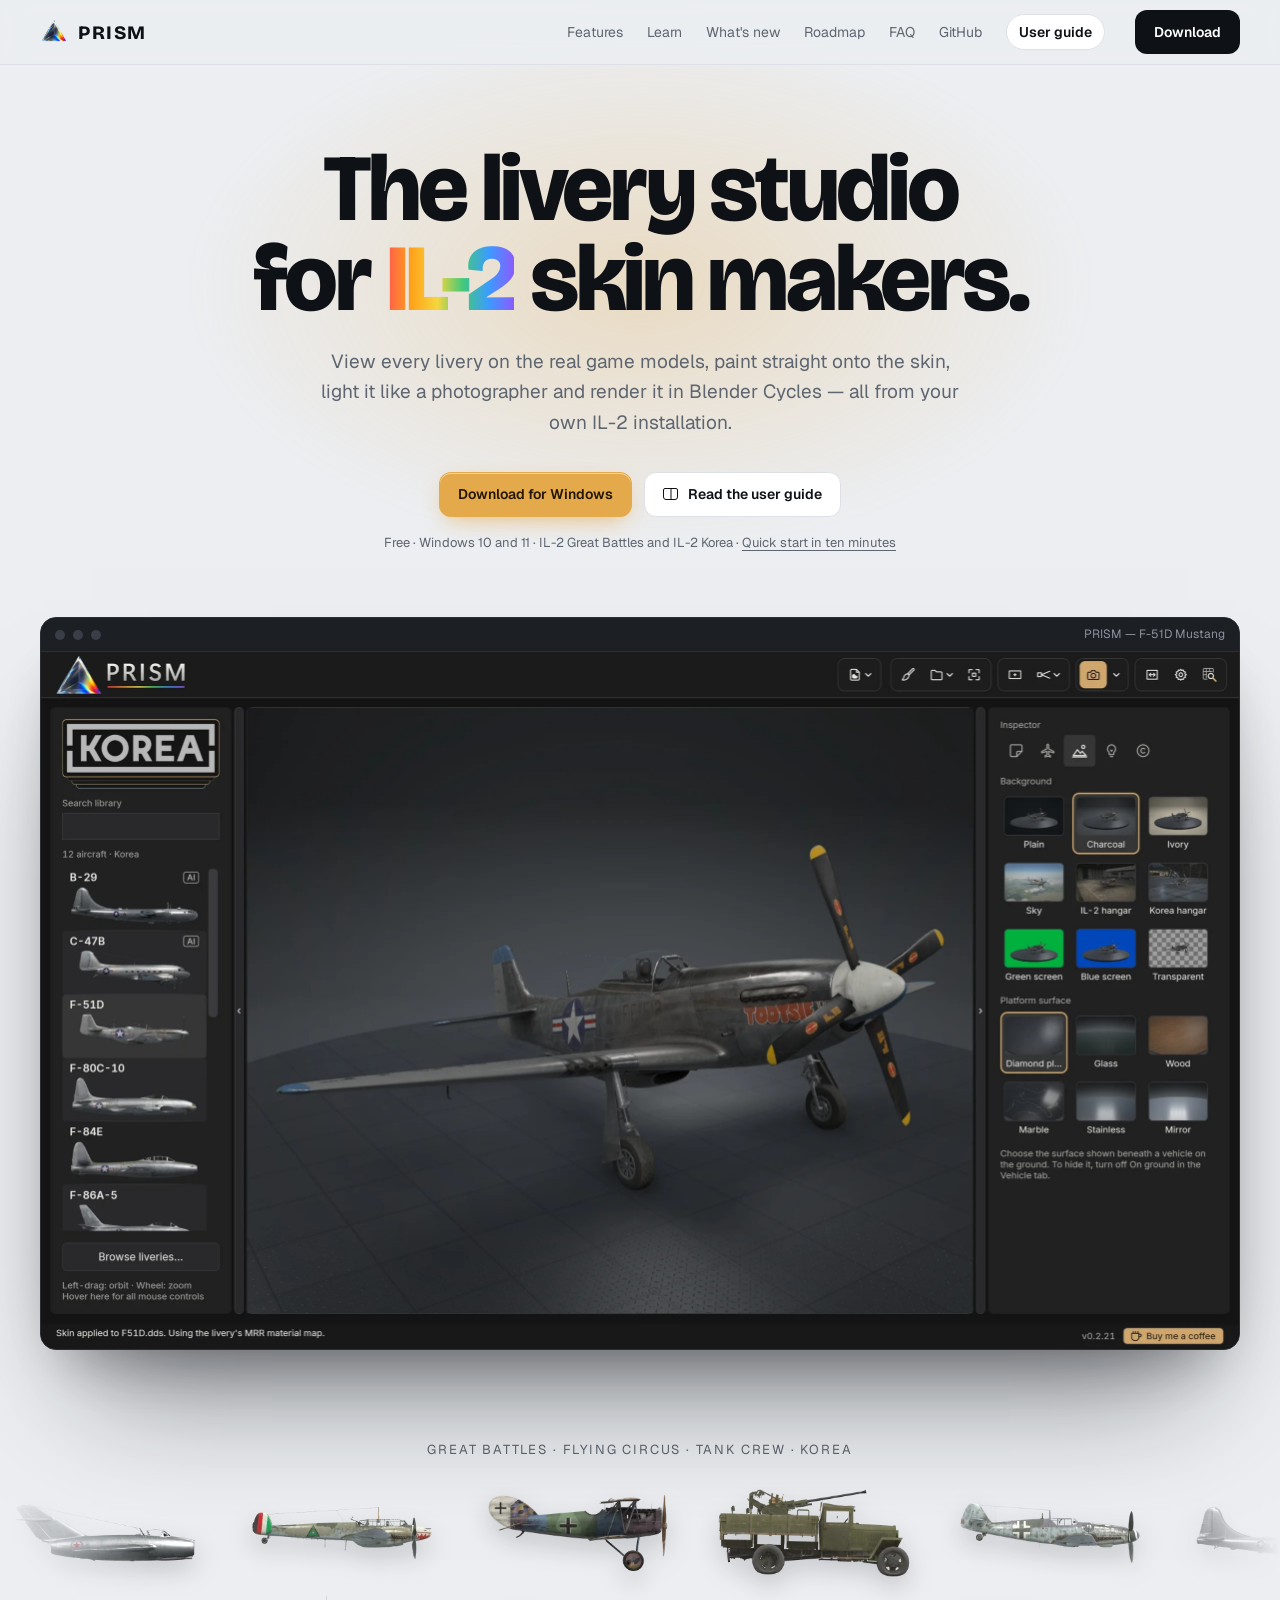
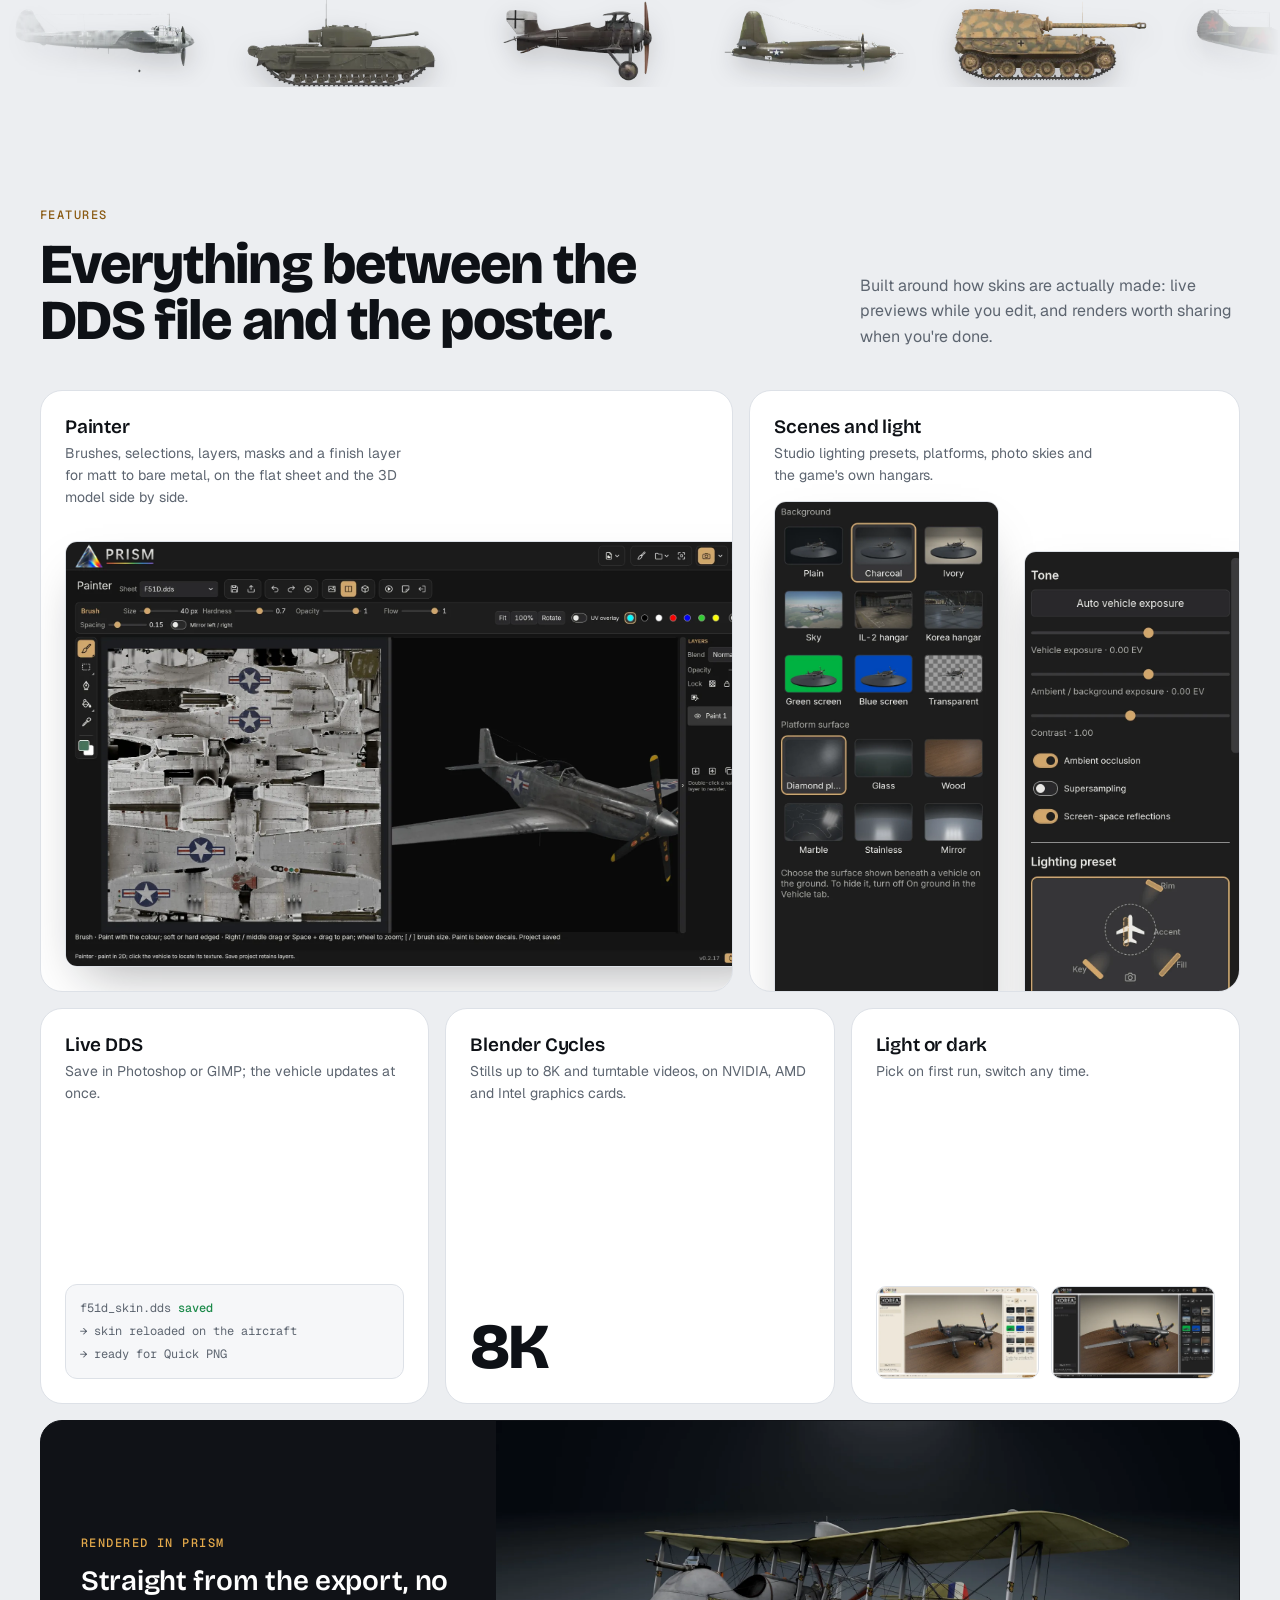
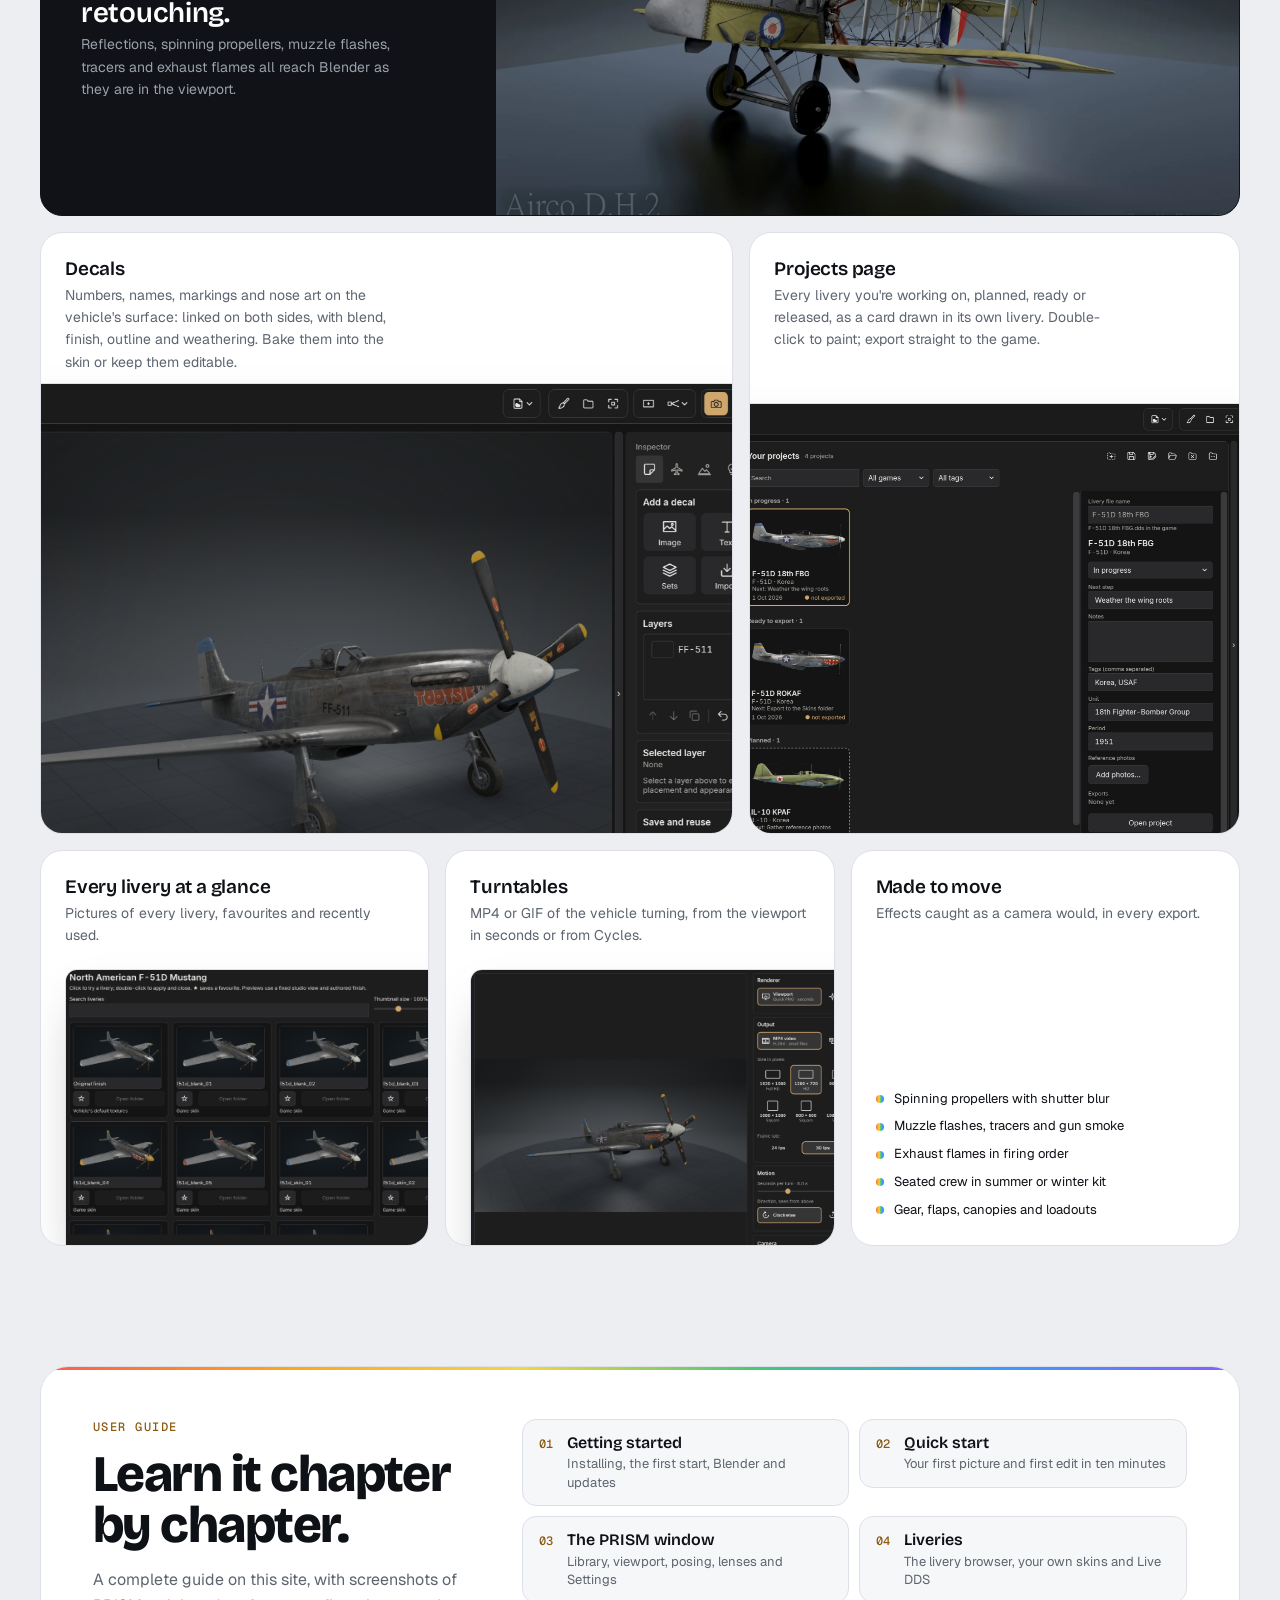
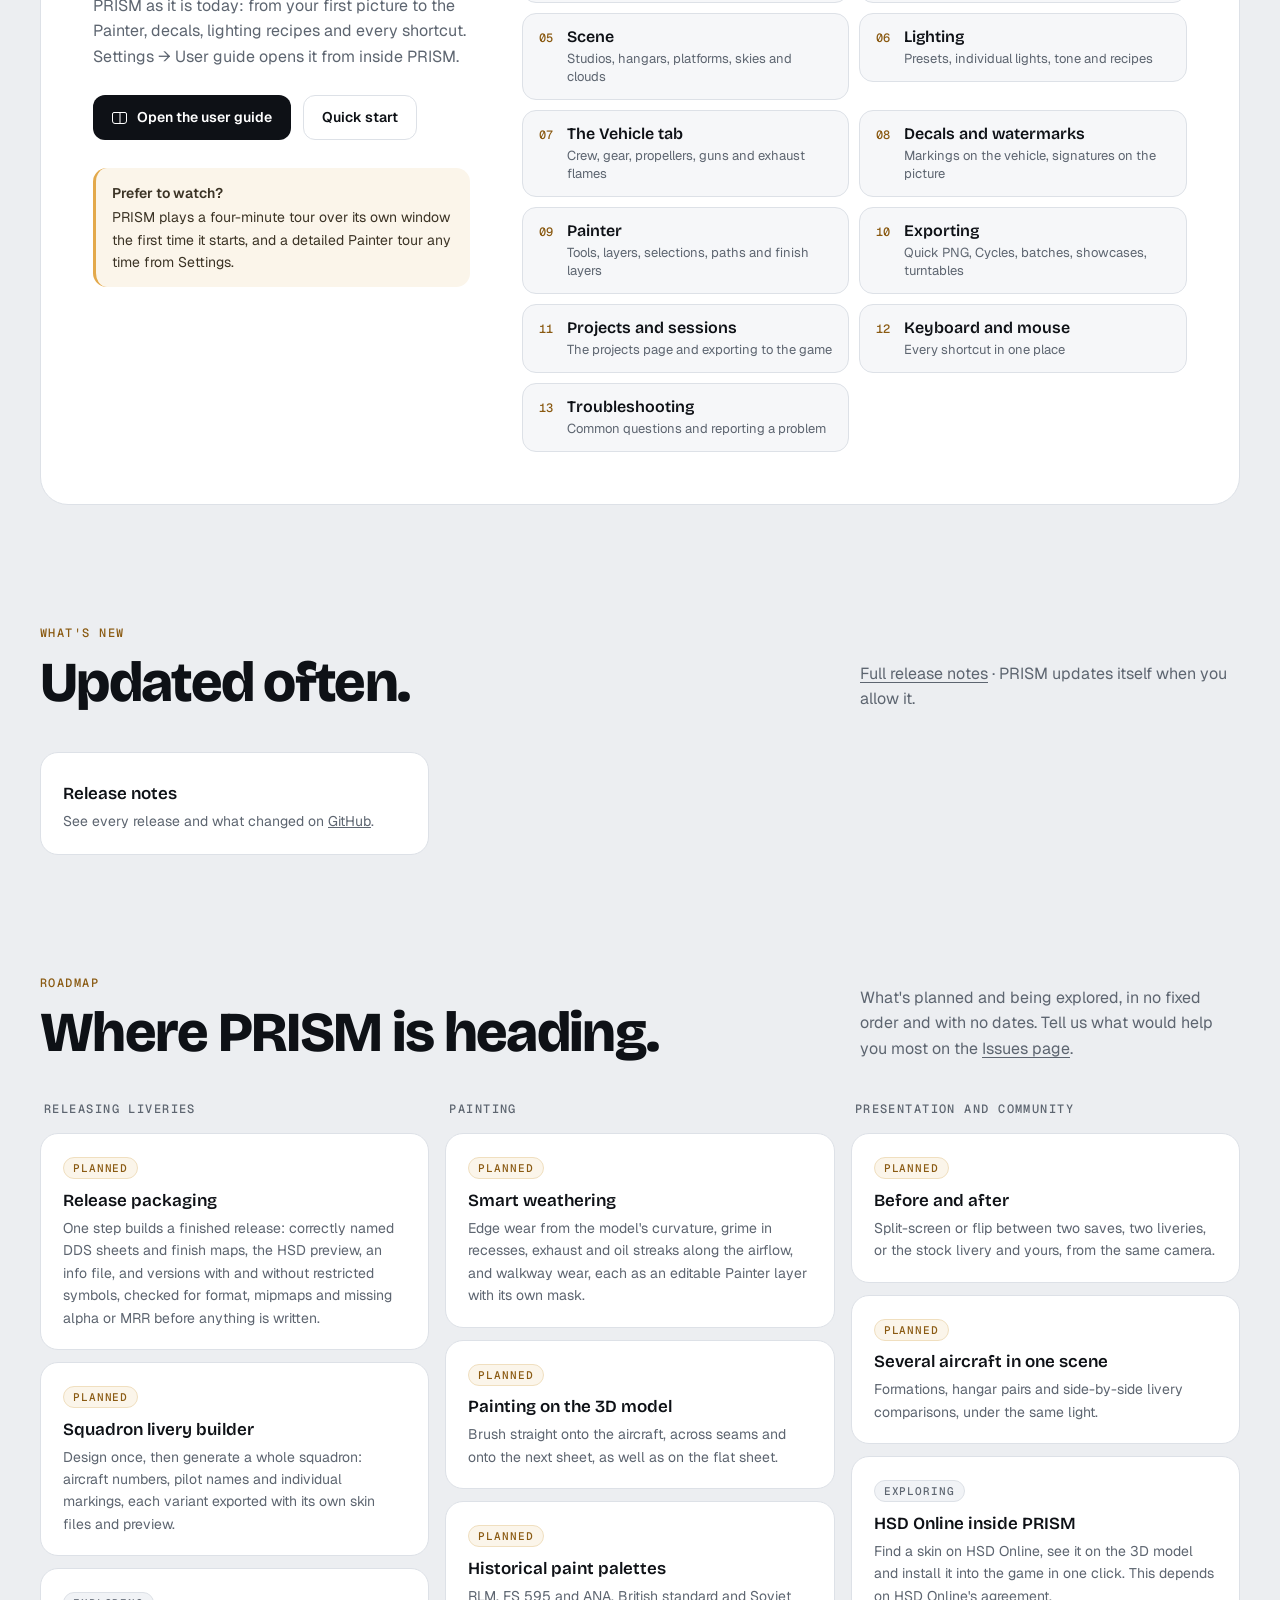
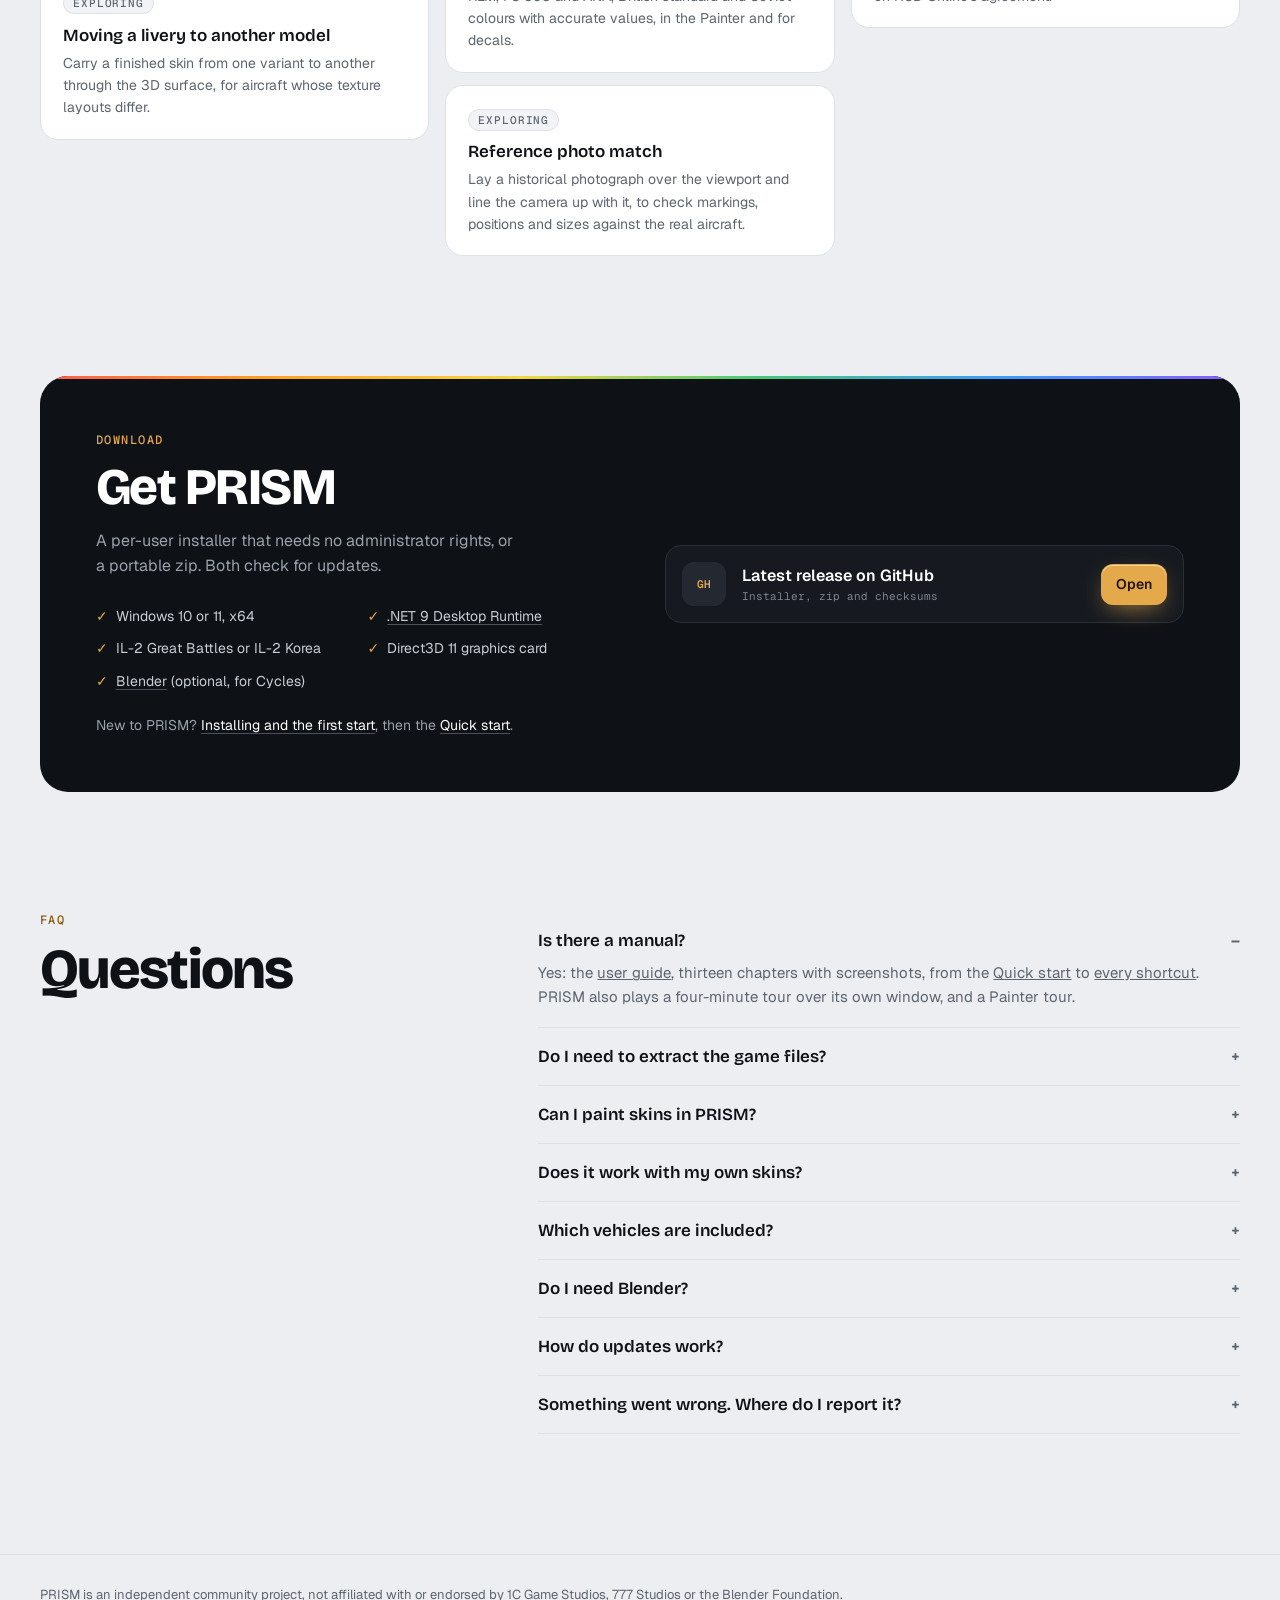
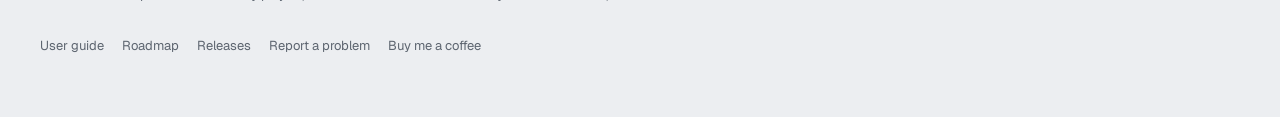
==== commit 2946c273: "Add a roadmap section to the website - Ten planned and explored features in three groups, with no da" ====
--- a/docs/index.html
+++ b/docs/index.html
@@ -22,7 +22,7 @@
 <a class="skip" href="#main">Skip to content</a>
 <header class="top"><div class="wrap">
   <a class="brand" href="./" aria-label="PRISM home"><img src="assets/prism-96.png" alt="" width="28" height="28">PRISM</a>
-  <nav aria-label="Main"><a href="#features">Features</a><a href="#guide">Learn</a><a href="#new">What's new</a><a href="#faq">FAQ</a><a href="https://github.com/riaanjutte/PRISM-Distribution">GitHub</a><a class="guide-link" href="guide/">User guide</a></nav>
+  <nav aria-label="Main"><a href="#features">Features</a><a href="#guide">Learn</a><a href="#new">What's new</a><a href="#roadmap">Roadmap</a><a href="#faq">FAQ</a><a href="https://github.com/riaanjutte/PRISM-Distribution">GitHub</a><a class="guide-link" href="guide/">User guide</a></nav>
   <a class="btn dark" href="#download">Download</a>
 </div></header>
 
@@ -89,6 +89,28 @@
     <div class="news" id="news"><article><h4>Release notes</h4><p>See every release and what changed on <a href="https://github.com/riaanjutte/PRISM-Distribution/releases">GitHub</a>.</p></article></div>
   </section>
 
+  <section class="wrap" id="roadmap">
+    <div class="sh"><div><span class="kick">Roadmap</span><h2>Where PRISM is heading.</h2></div><p>What's planned and being explored, in no fixed order and with no dates. Tell us what would help you most on the <a href="https://github.com/riaanjutte/PRISM-Distribution/issues">Issues page</a>.</p></div>
+    <div class="road">
+      <div class="lane"><h3>Releasing liveries</h3>
+        <article><span class="tag">Planned</span><h4>Release packaging</h4><p>One step builds a finished release: correctly named DDS sheets and finish maps, the HSD preview, an info file, and versions with and without restricted symbols, checked for format, mipmaps and missing alpha or MRR before anything is written.</p></article>
+        <article><span class="tag">Planned</span><h4>Squadron livery builder</h4><p>Design once, then generate a whole squadron: aircraft numbers, pilot names and individual markings, each variant exported with its own skin files and preview.</p></article>
+        <article><span class="tag idea">Exploring</span><h4>Moving a livery to another model</h4><p>Carry a finished skin from one variant to another through the 3D surface, for aircraft whose texture layouts differ.</p></article>
+      </div>
+      <div class="lane"><h3>Painting</h3>
+        <article><span class="tag">Planned</span><h4>Smart weathering</h4><p>Edge wear from the model's curvature, grime in recesses, exhaust and oil streaks along the airflow, and walkway wear, each as an editable Painter layer with its own mask.</p></article>
+        <article><span class="tag">Planned</span><h4>Painting on the 3D model</h4><p>Brush straight onto the aircraft, across seams and onto the next sheet, as well as on the flat sheet.</p></article>
+        <article><span class="tag">Planned</span><h4>Historical paint palettes</h4><p>RLM, FS 595 and ANA, British standard and Soviet colours with accurate values, in the Painter and for decals.</p></article>
+        <article><span class="tag idea">Exploring</span><h4>Reference photo match</h4><p>Lay a historical photograph over the viewport and line the camera up with it, to check markings, positions and sizes against the real aircraft.</p></article>
+      </div>
+      <div class="lane"><h3>Presentation and community</h3>
+        <article><span class="tag">Planned</span><h4>Before and after</h4><p>Split-screen or flip between two saves, two liveries, or the stock livery and yours, from the same camera.</p></article>
+        <article><span class="tag">Planned</span><h4>Several aircraft in one scene</h4><p>Formations, hangar pairs and side-by-side livery comparisons, under the same light.</p></article>
+        <article><span class="tag idea">Exploring</span><h4>HSD Online inside PRISM</h4><p>Find a skin on HSD Online, see it on the 3D model and install it into the game in one click. This depends on HSD Online's agreement.</p></article>
+      </div>
+    </div>
+  </section>
+
   <section class="wrap">
     <div class="dl" id="download">
       <div><span class="kick on-dark">Download</span><h2>Get PRISM <span data-version></span></h2><p class="lead">A per-user installer that needs no administrator rights, or a portable zip. Both check for updates.</p>
@@ -117,7 +139,7 @@
 
 <footer><div class="wrap">
   <span>PRISM is an independent community project, not affiliated with or endorsed by 1C Game Studios, 777 Studios or the Blender Foundation.</span>
-  <nav aria-label="Footer"><a href="guide/">User guide</a><a href="https://github.com/riaanjutte/PRISM-Distribution/blob/main/ROADMAP.md">Roadmap</a><a href="https://github.com/riaanjutte/PRISM-Distribution/releases">Releases</a><a href="https://github.com/riaanjutte/PRISM-Distribution/issues/new">Report a problem</a><a href="https://www.buymeacoffee.com/haluter">Buy me a coffee</a></nav>
+  <nav aria-label="Footer"><a href="guide/">User guide</a><a href="#roadmap">Roadmap</a><a href="https://github.com/riaanjutte/PRISM-Distribution/releases">Releases</a><a href="https://github.com/riaanjutte/PRISM-Distribution/issues/new">Report a problem</a><a href="https://www.buymeacoffee.com/haluter">Buy me a coffee</a></nav>
 </div></footer>
 <script src="site.js" defer></script>
 </body>
--- a/docs/styles.css
+++ b/docs/styles.css
@@ -120,6 +120,16 @@
 .news p{font-size:14px;color:var(--muted)}
 .news p a{text-decoration:underline}
 
+/* Roadmap */
+.road{display:grid;grid-template-columns:repeat(3,minmax(0,1fr));gap:16px;align-items:start}
+.lane{display:grid;gap:12px}
+.lane h3{font:500 12px "Geist Mono",monospace;letter-spacing:.12em;text-transform:uppercase;color:var(--muted);padding:0 4px 4px}
+.lane article{background:var(--card);border:1px solid var(--line);border-radius:18px;padding:20px 22px}
+.lane h4{font:600 17px "Bricolage Grotesque",sans-serif;margin:10px 0 6px}
+.lane p{font-size:14px;color:var(--muted)}
+.tag{display:inline-block;font:500 11px "Geist Mono",monospace;letter-spacing:.08em;text-transform:uppercase;padding:3px 9px;border-radius:999px;background:#fbf5ea;color:var(--amber-ink);border:1px solid #f0dfbf}
+.tag.idea{background:#f1f3f6;color:var(--muted);border-color:var(--line)}
+
 /* Download */
 .dl{background:var(--ink);color:#fff;border-radius:28px;padding:56px;display:grid;grid-template-columns:1fr 1fr;gap:50px;position:relative;overflow:hidden;align-items:center}
 .dl::after{content:"";position:absolute;left:0;right:0;top:0;height:3px;background:var(--spectrum)}
@@ -159,7 +169,7 @@
   .top nav a:not(.guide-link){display:none}.top .wrap{gap:12px}
   .bento{grid-template-columns:1fr;grid-auto-rows:auto}.bento>*{grid-column:auto!important;grid-row:auto!important}
   .c1,.c2,.c7,.c8{min-height:440px}.c3,.c4,.c5,.c9,.c10{min-height:220px}.c9,.c10{min-height:300px}
-  .guide{grid-template-columns:minmax(0,1fr);padding:28px;gap:28px}.chapters{grid-template-columns:minmax(0,1fr)}
+  .guide{grid-template-columns:minmax(0,1fr);padding:28px;gap:28px}.road{grid-template-columns:minmax(0,1fr)}.chapters{grid-template-columns:minmax(0,1fr)}
   .c6{flex-direction:column}.c6 .txt{flex:auto;padding:28px}.renders{aspect-ratio:16/9;flex:none}
   .news,.faq{grid-template-columns:1fr}.faq{gap:10px}
   .dl{grid-template-columns:minmax(0,1fr);padding:30px;gap:30px}.req{grid-template-columns:1fr}
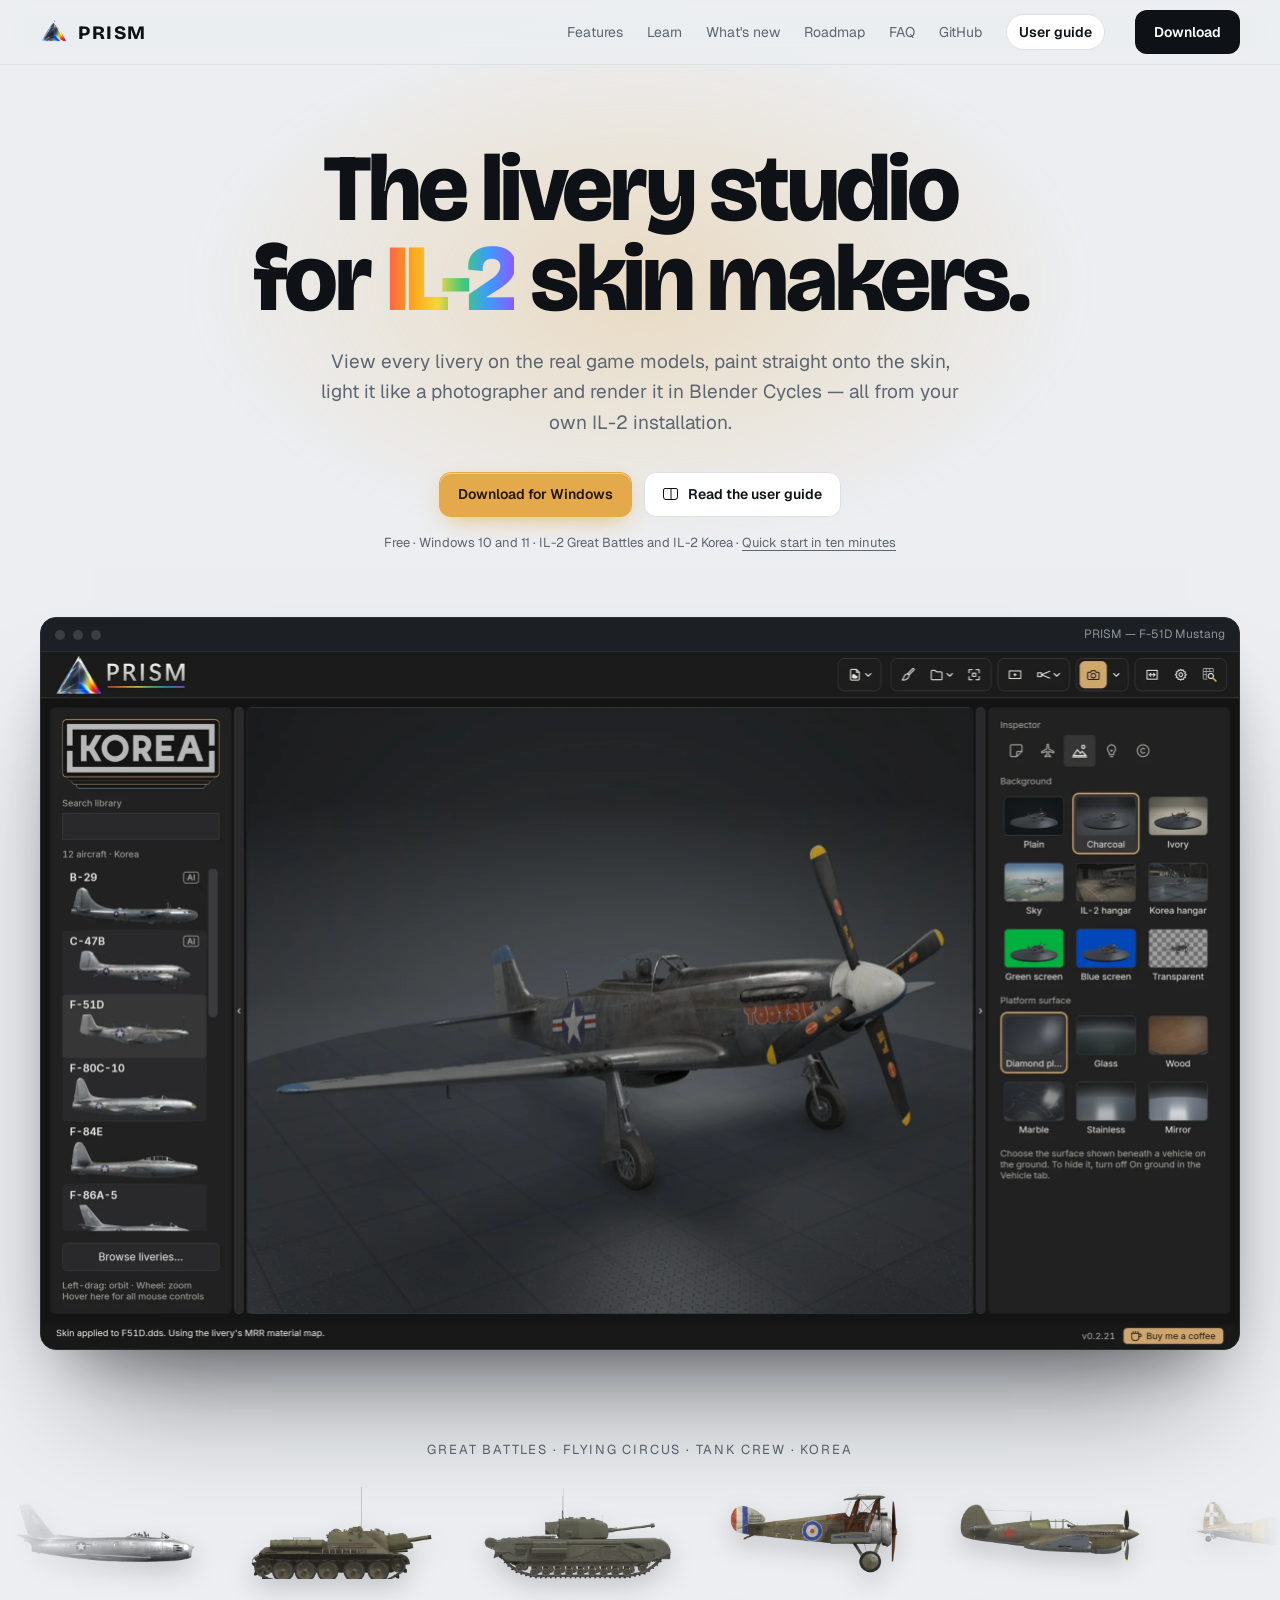
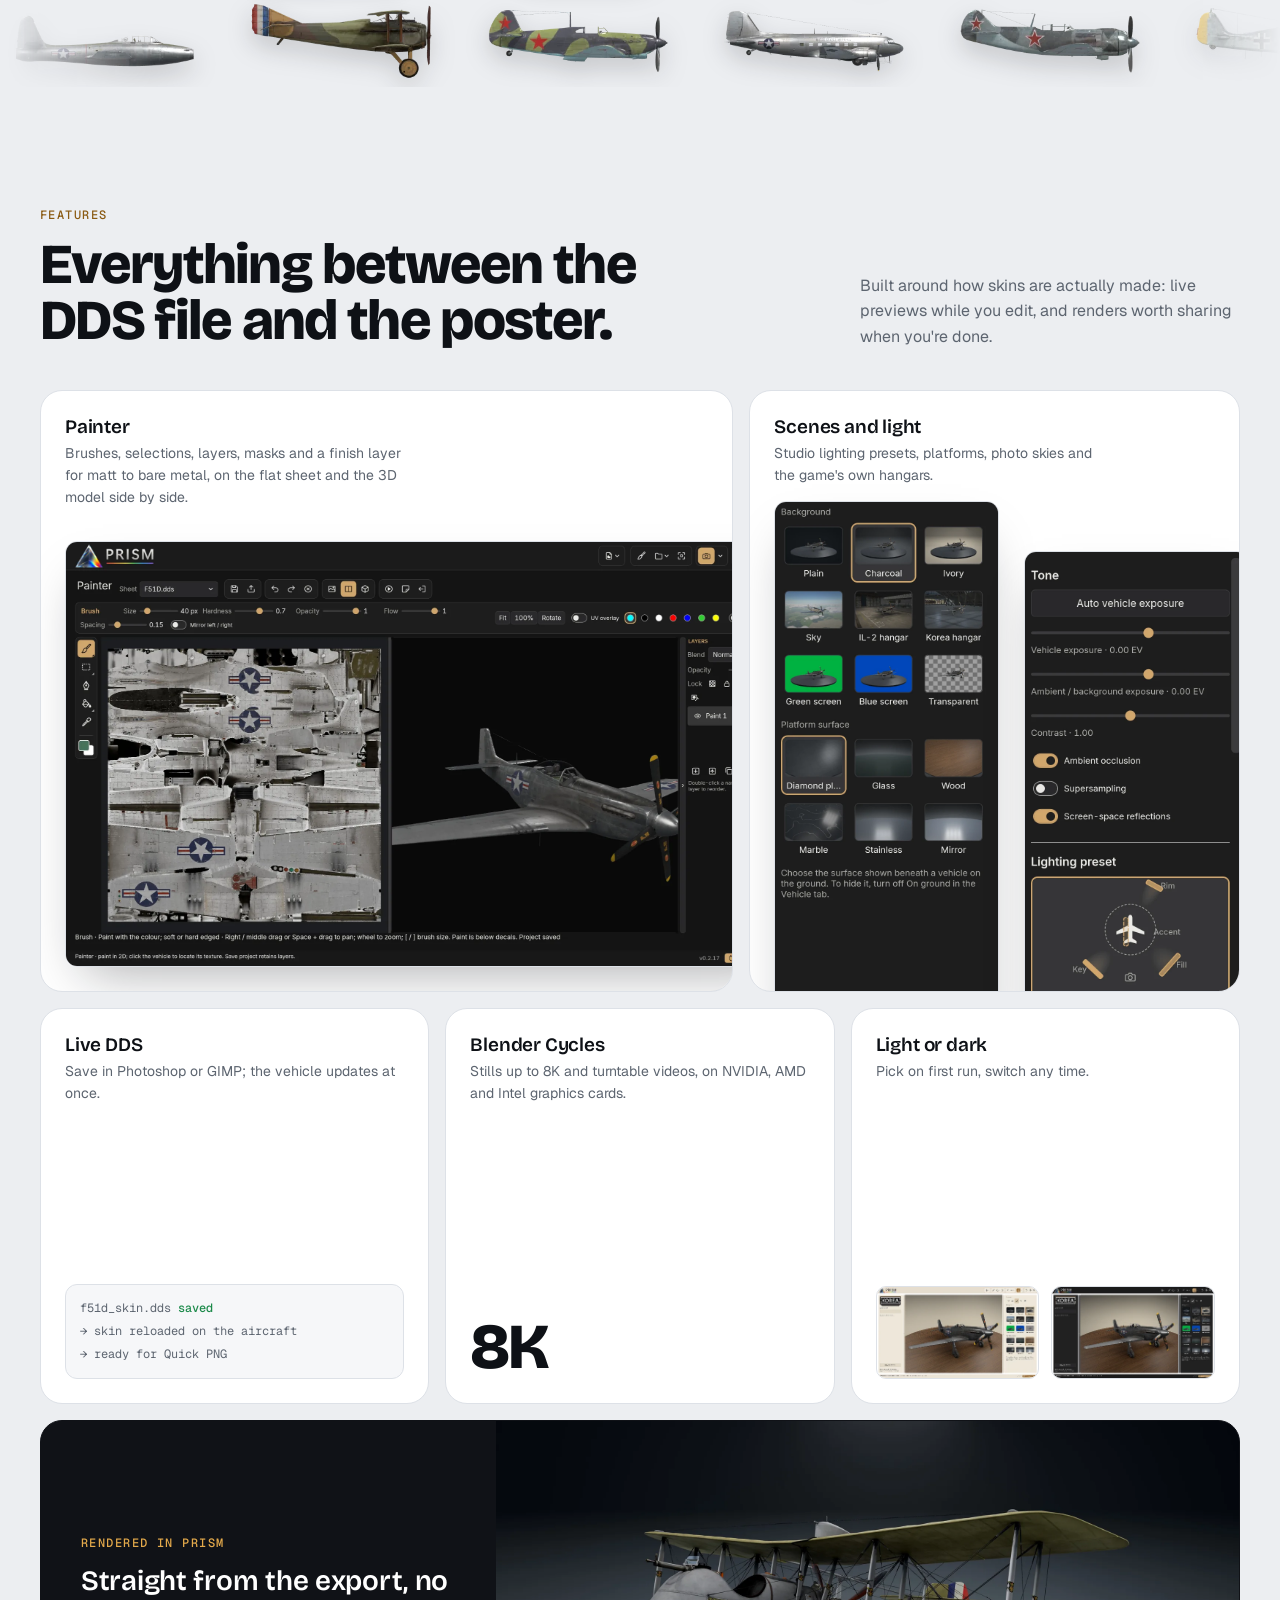
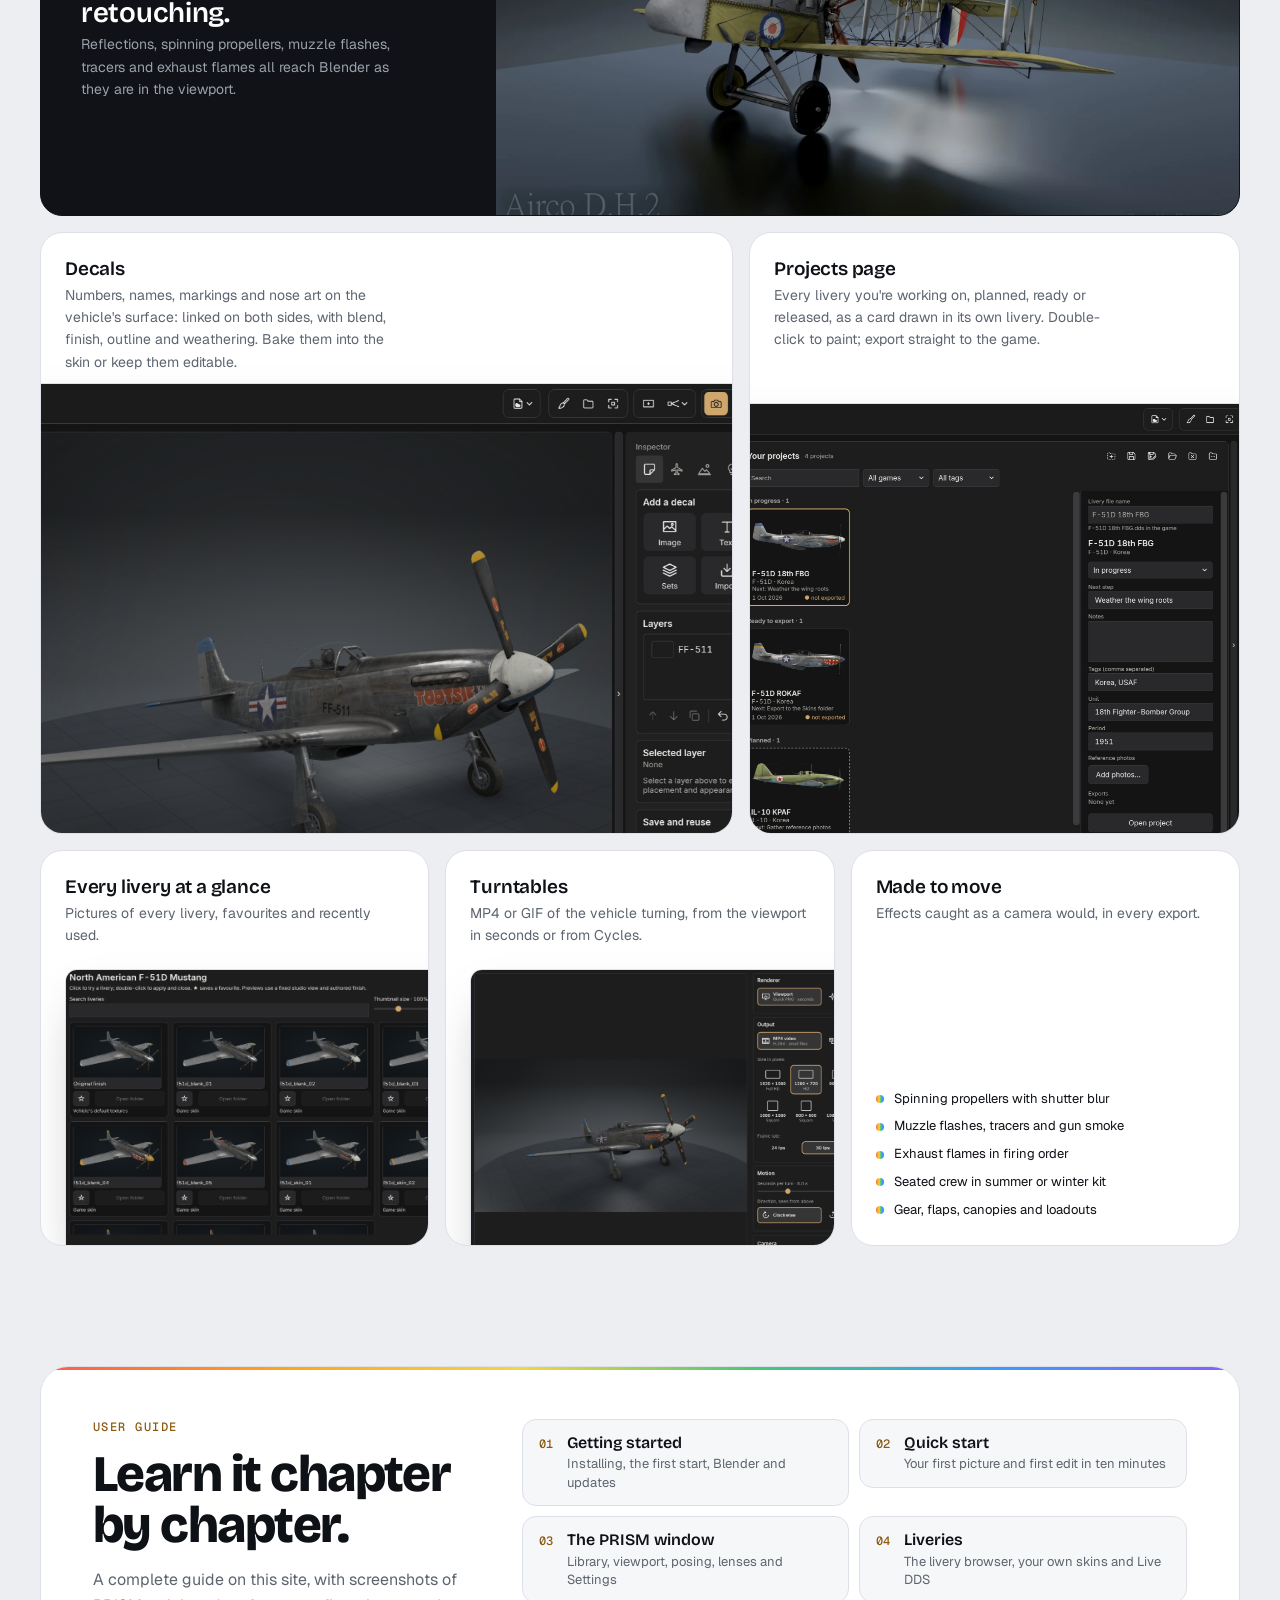
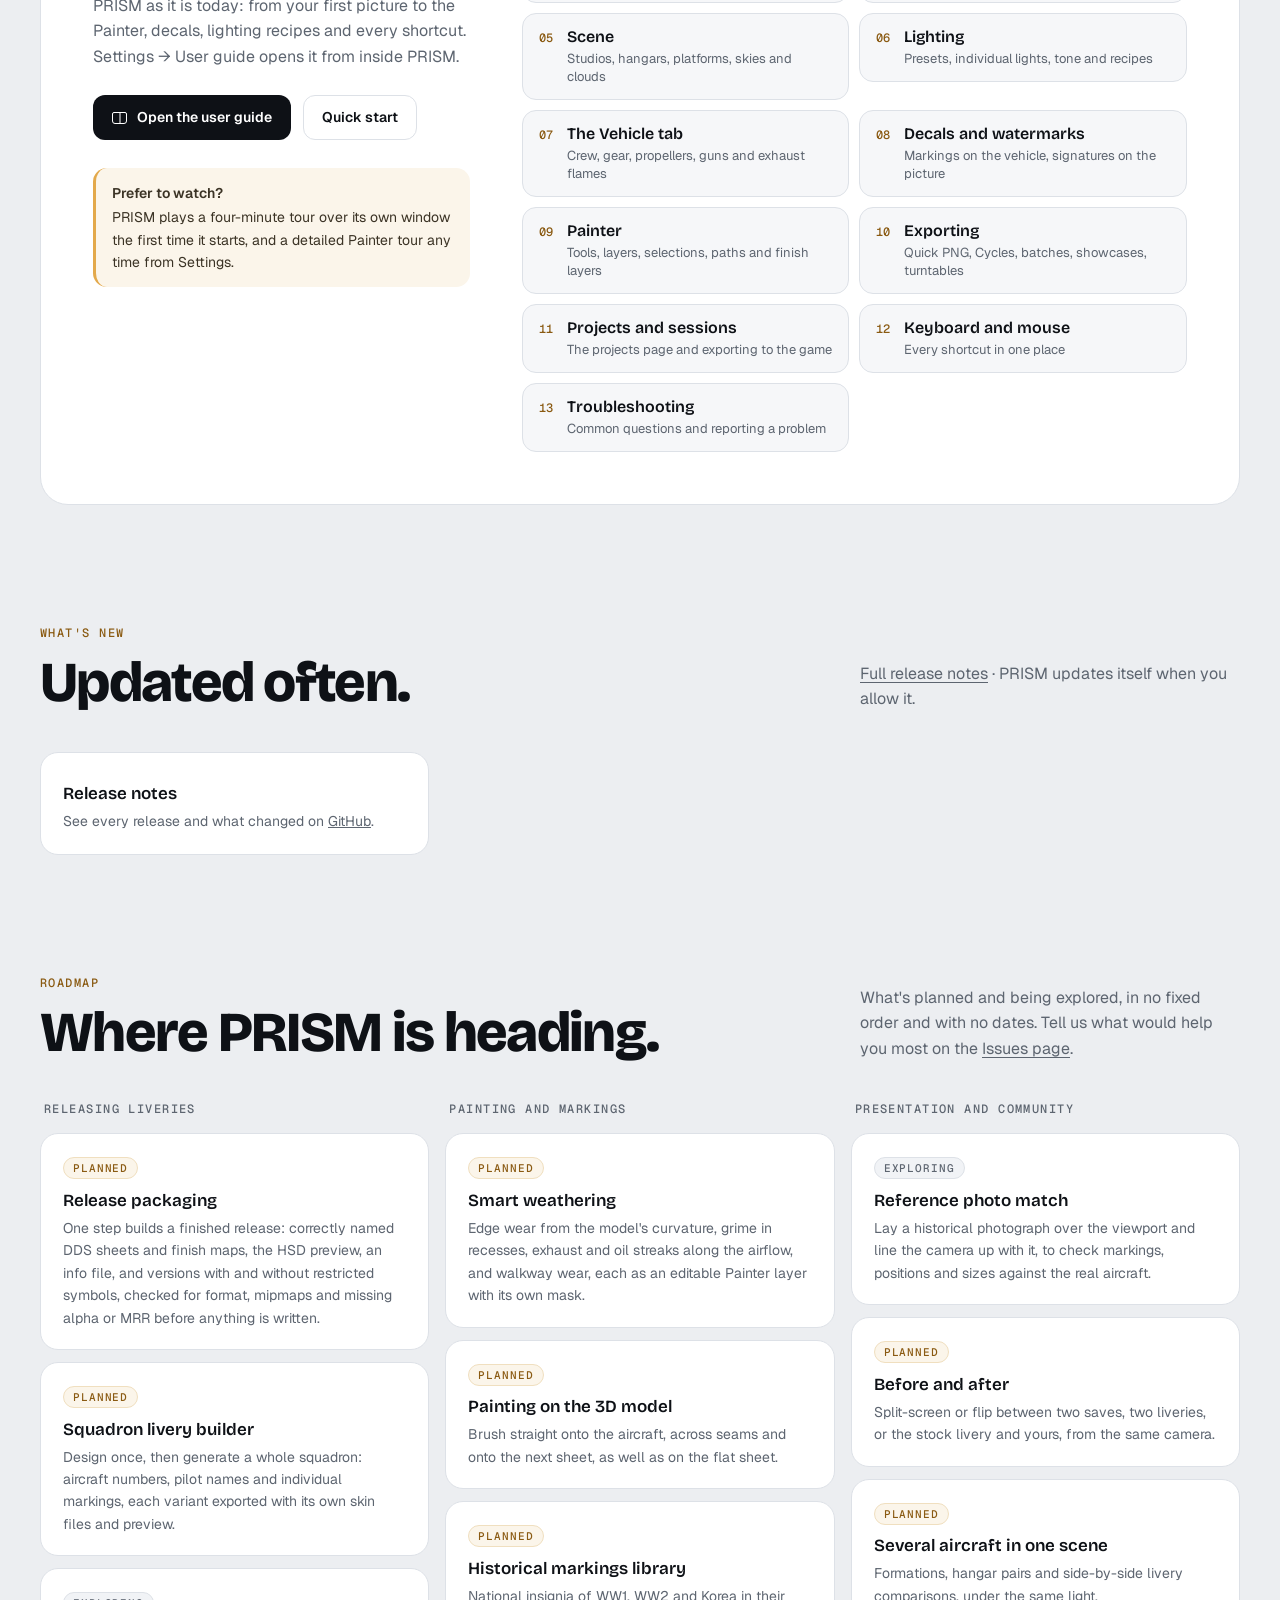
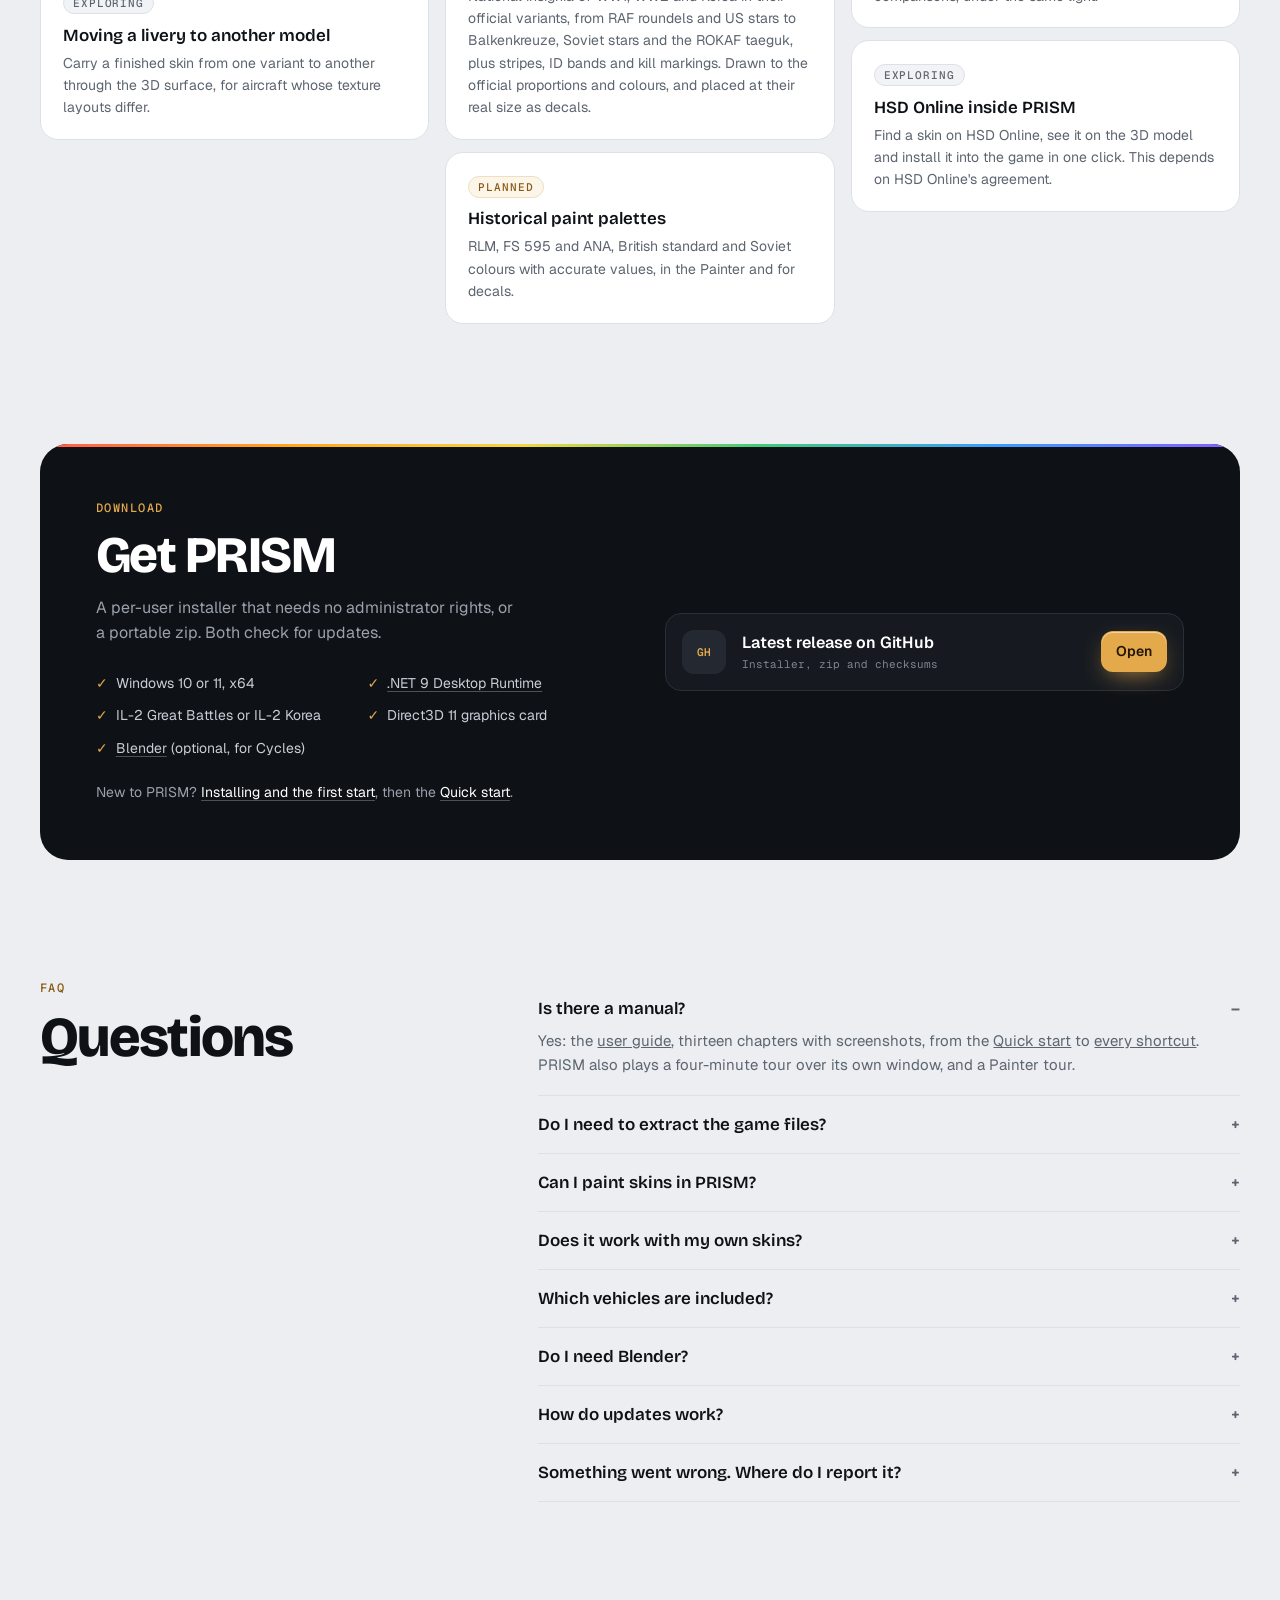
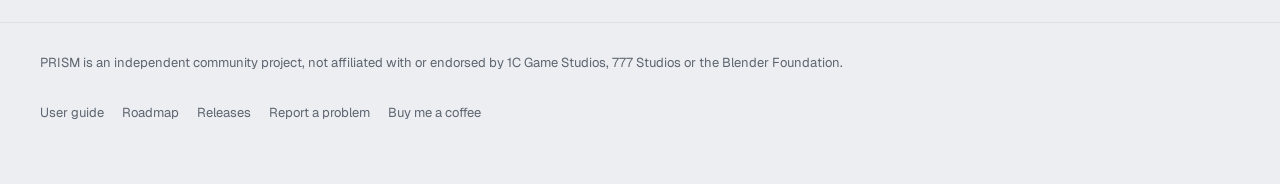
==== commit fb0cd07c: "Add the historical markings library to the roadmap Co-Authored-By: Claude Opus 5.5 <noreply@anthropi" ====
--- a/docs/index.html
+++ b/docs/index.html
@@ -97,13 +97,14 @@
         <article><span class="tag">Planned</span><h4>Squadron livery builder</h4><p>Design once, then generate a whole squadron: aircraft numbers, pilot names and individual markings, each variant exported with its own skin files and preview.</p></article>
         <article><span class="tag idea">Exploring</span><h4>Moving a livery to another model</h4><p>Carry a finished skin from one variant to another through the 3D surface, for aircraft whose texture layouts differ.</p></article>
       </div>
-      <div class="lane"><h3>Painting</h3>
+      <div class="lane"><h3>Painting and markings</h3>
         <article><span class="tag">Planned</span><h4>Smart weathering</h4><p>Edge wear from the model's curvature, grime in recesses, exhaust and oil streaks along the airflow, and walkway wear, each as an editable Painter layer with its own mask.</p></article>
         <article><span class="tag">Planned</span><h4>Painting on the 3D model</h4><p>Brush straight onto the aircraft, across seams and onto the next sheet, as well as on the flat sheet.</p></article>
+        <article><span class="tag">Planned</span><h4>Historical markings library</h4><p>National insignia of WW1, WW2 and Korea in their official variants, from RAF roundels and US stars to Balkenkreuze, Soviet stars and the ROKAF taeguk, plus stripes, ID bands and kill markings. Drawn to the official proportions and colours, and placed at their real size as decals.</p></article>
         <article><span class="tag">Planned</span><h4>Historical paint palettes</h4><p>RLM, FS 595 and ANA, British standard and Soviet colours with accurate values, in the Painter and for decals.</p></article>
-        <article><span class="tag idea">Exploring</span><h4>Reference photo match</h4><p>Lay a historical photograph over the viewport and line the camera up with it, to check markings, positions and sizes against the real aircraft.</p></article>
       </div>
       <div class="lane"><h3>Presentation and community</h3>
+        <article><span class="tag idea">Exploring</span><h4>Reference photo match</h4><p>Lay a historical photograph over the viewport and line the camera up with it, to check markings, positions and sizes against the real aircraft.</p></article>
         <article><span class="tag">Planned</span><h4>Before and after</h4><p>Split-screen or flip between two saves, two liveries, or the stock livery and yours, from the same camera.</p></article>
         <article><span class="tag">Planned</span><h4>Several aircraft in one scene</h4><p>Formations, hangar pairs and side-by-side livery comparisons, under the same light.</p></article>
         <article><span class="tag idea">Exploring</span><h4>HSD Online inside PRISM</h4><p>Find a skin on HSD Online, see it on the 3D model and install it into the game in one click. This depends on HSD Online's agreement.</p></article>
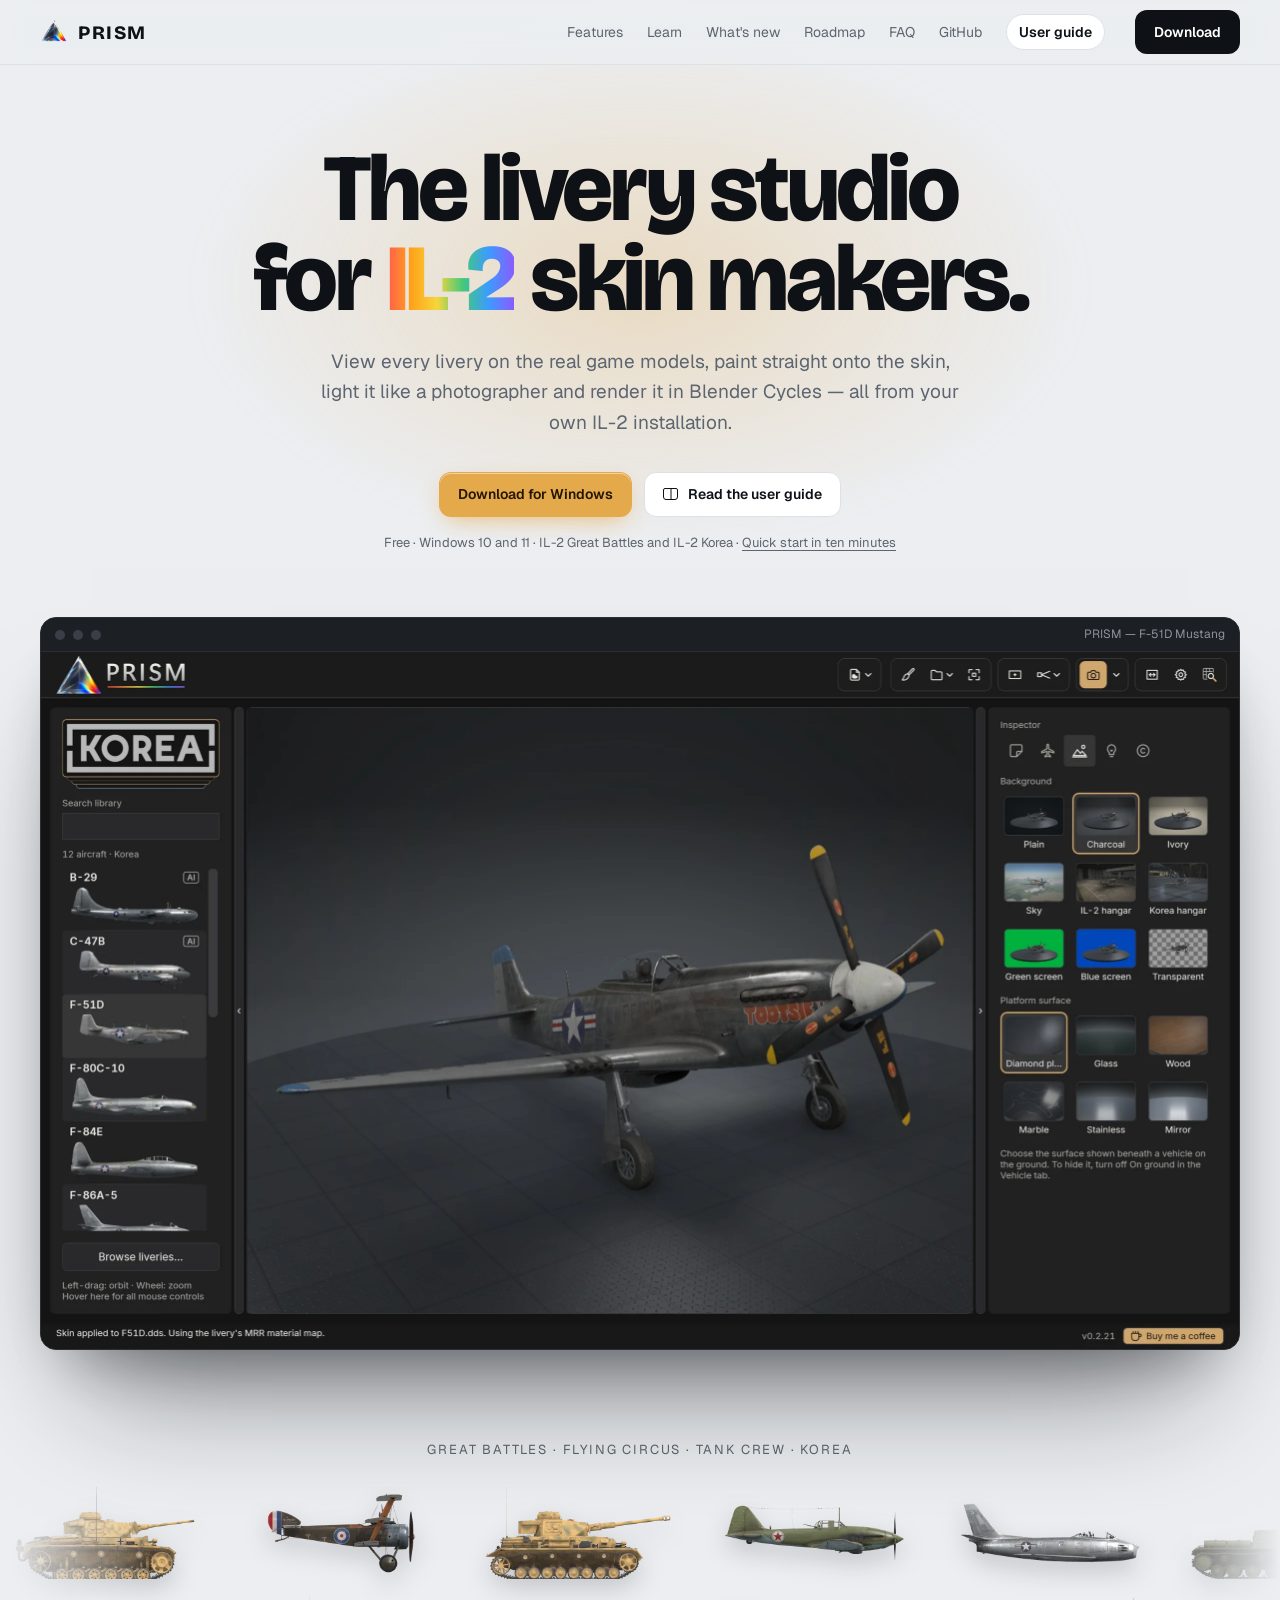
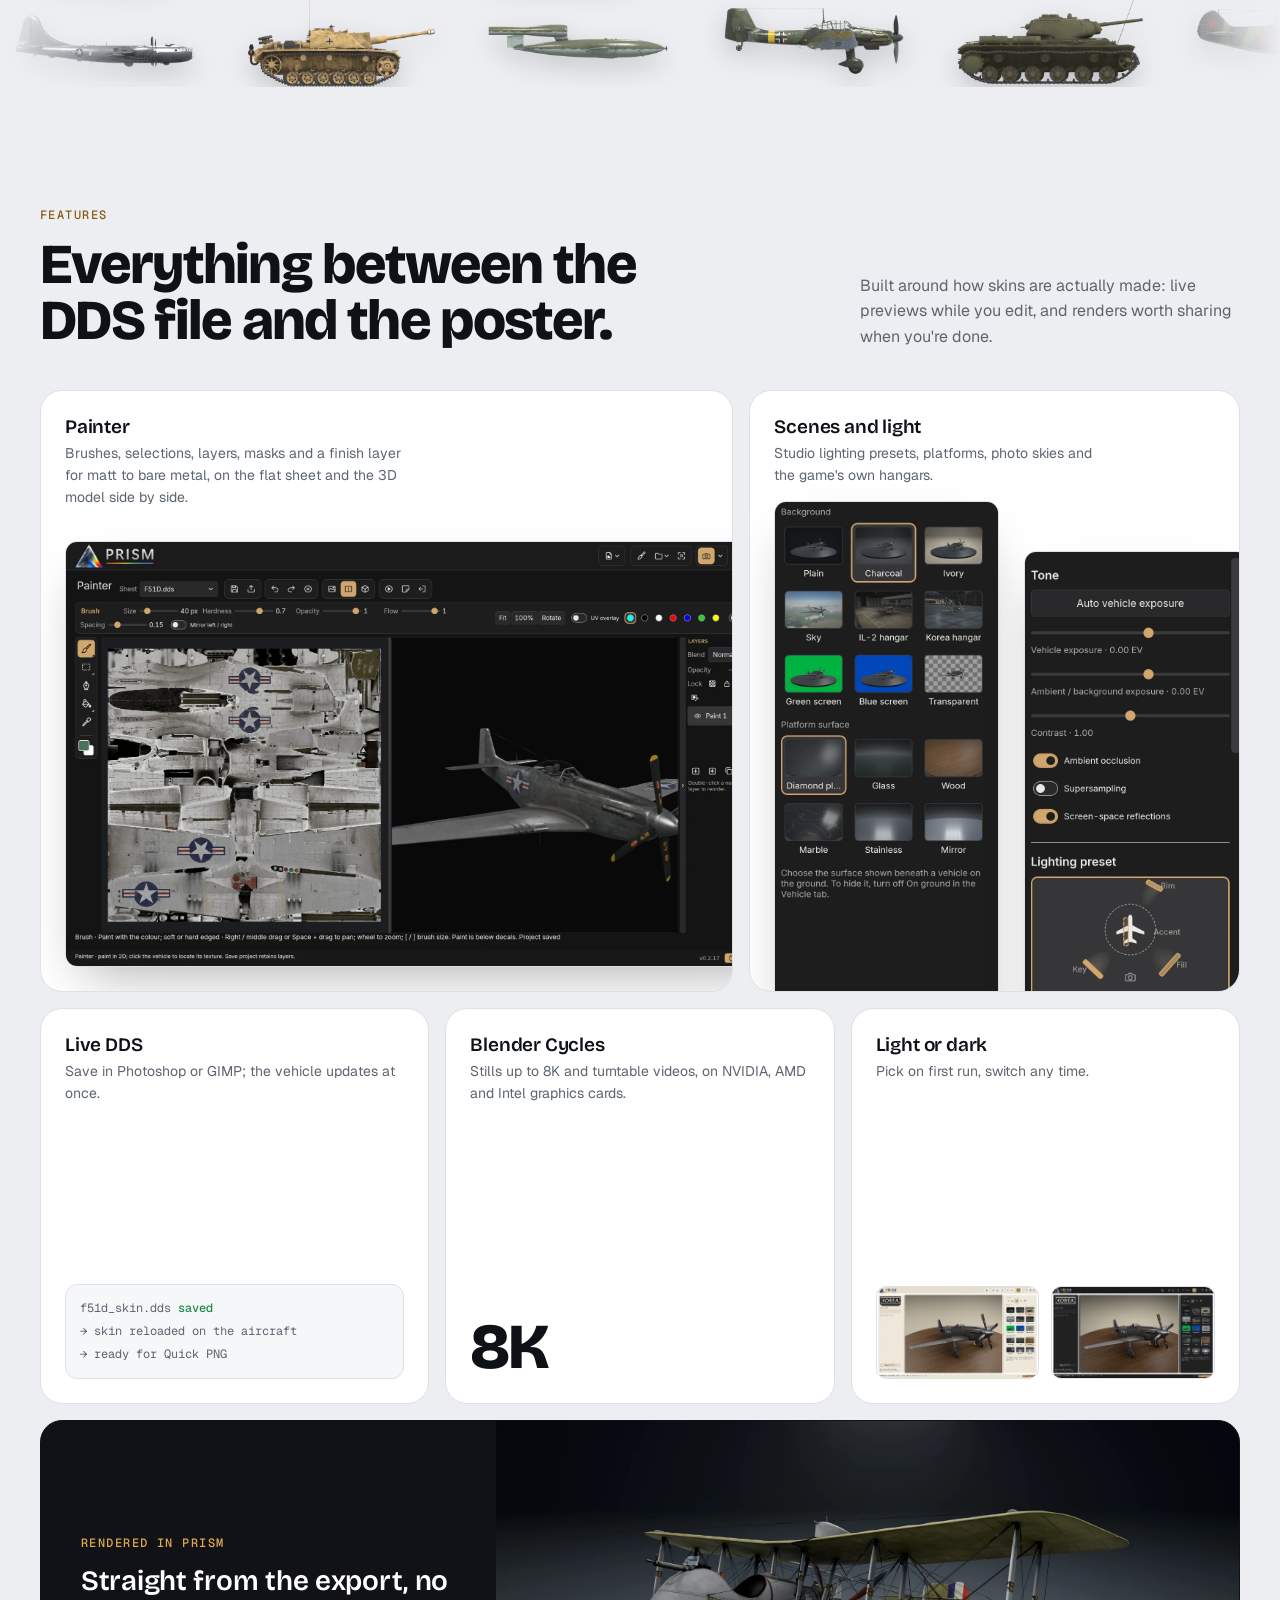
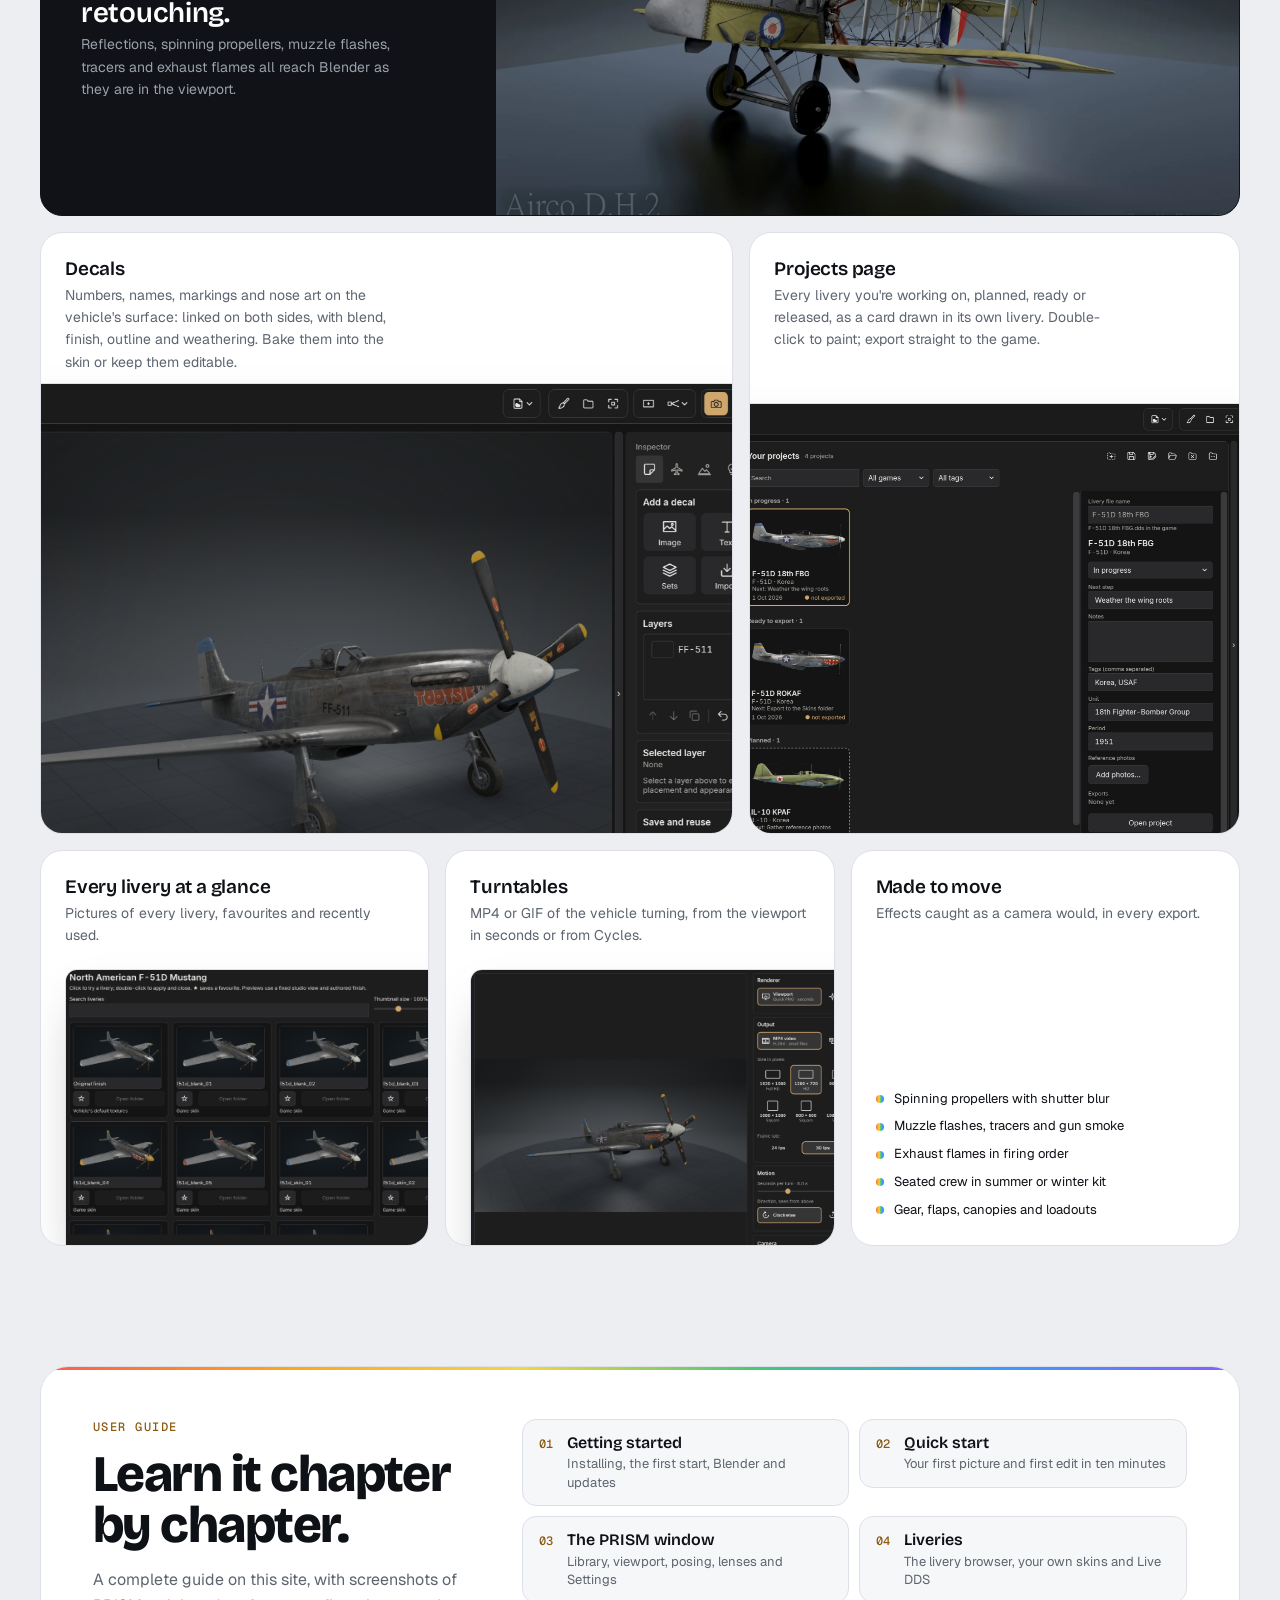
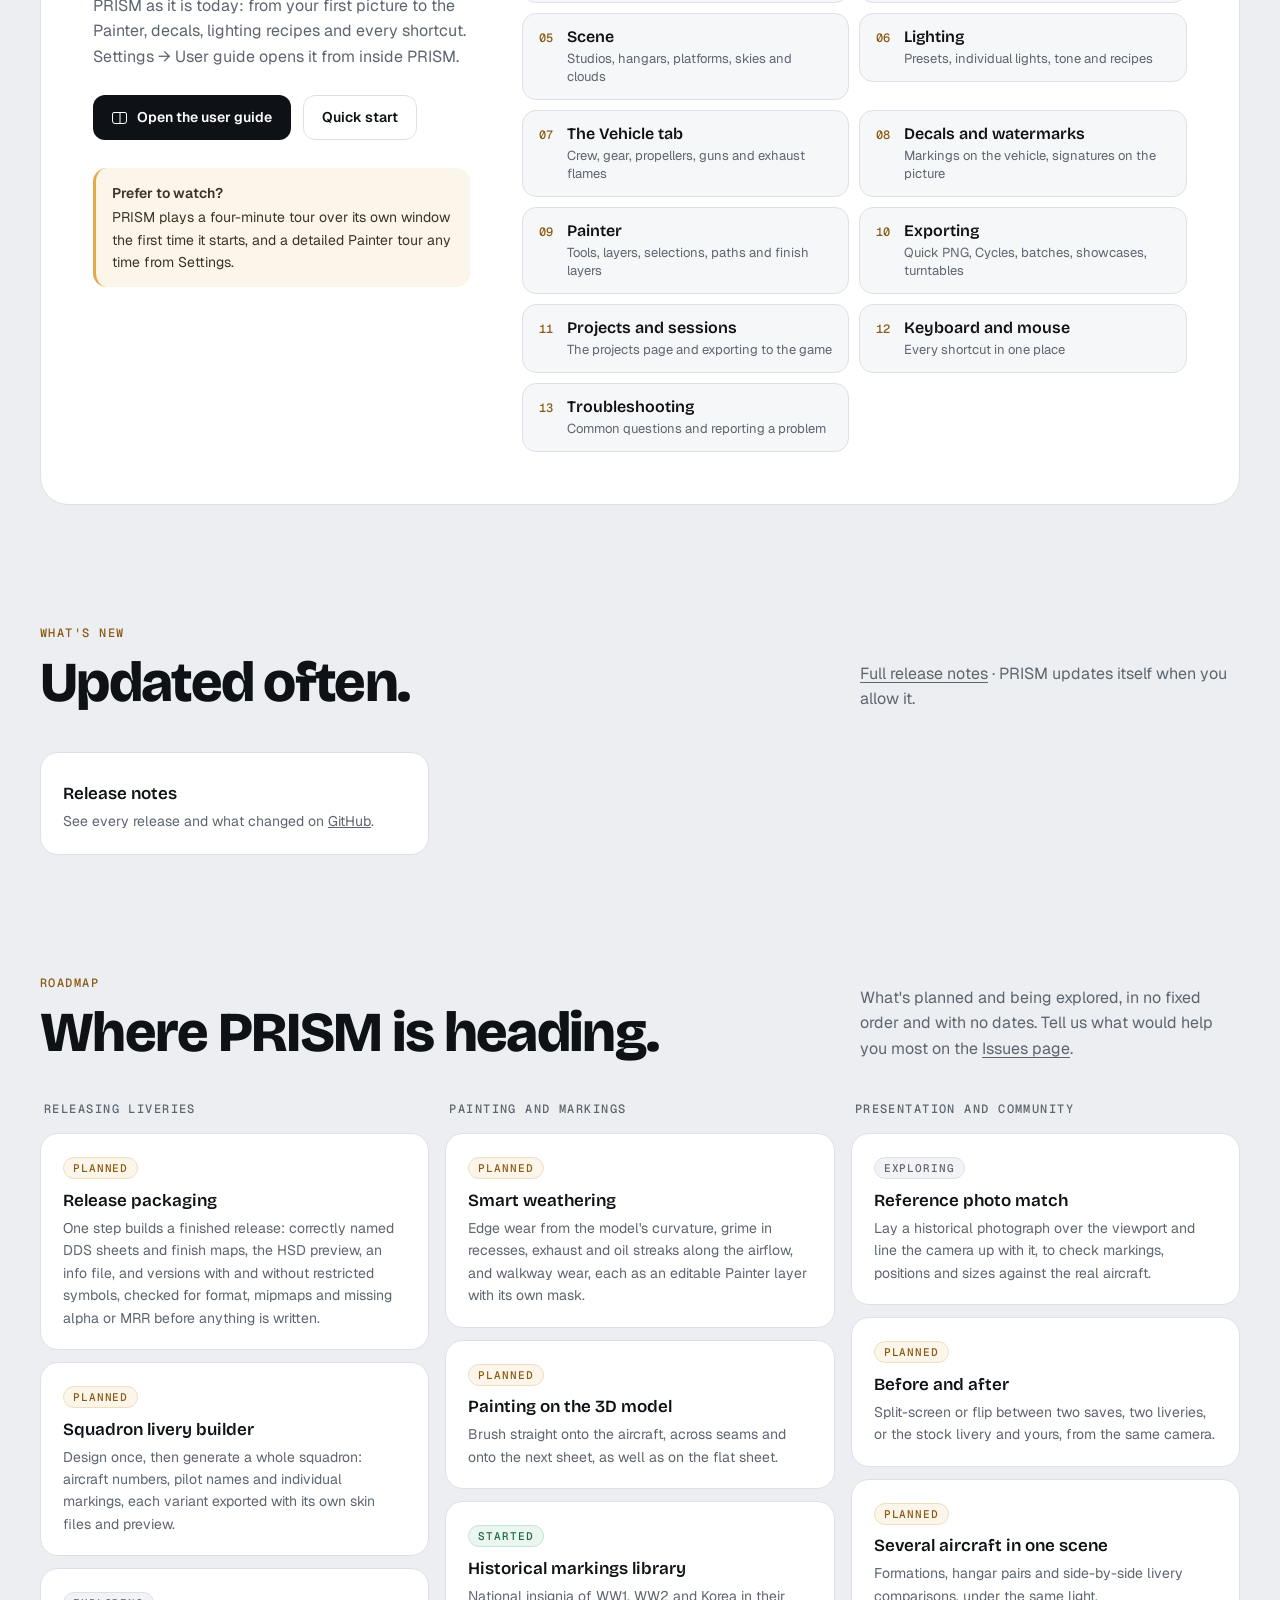
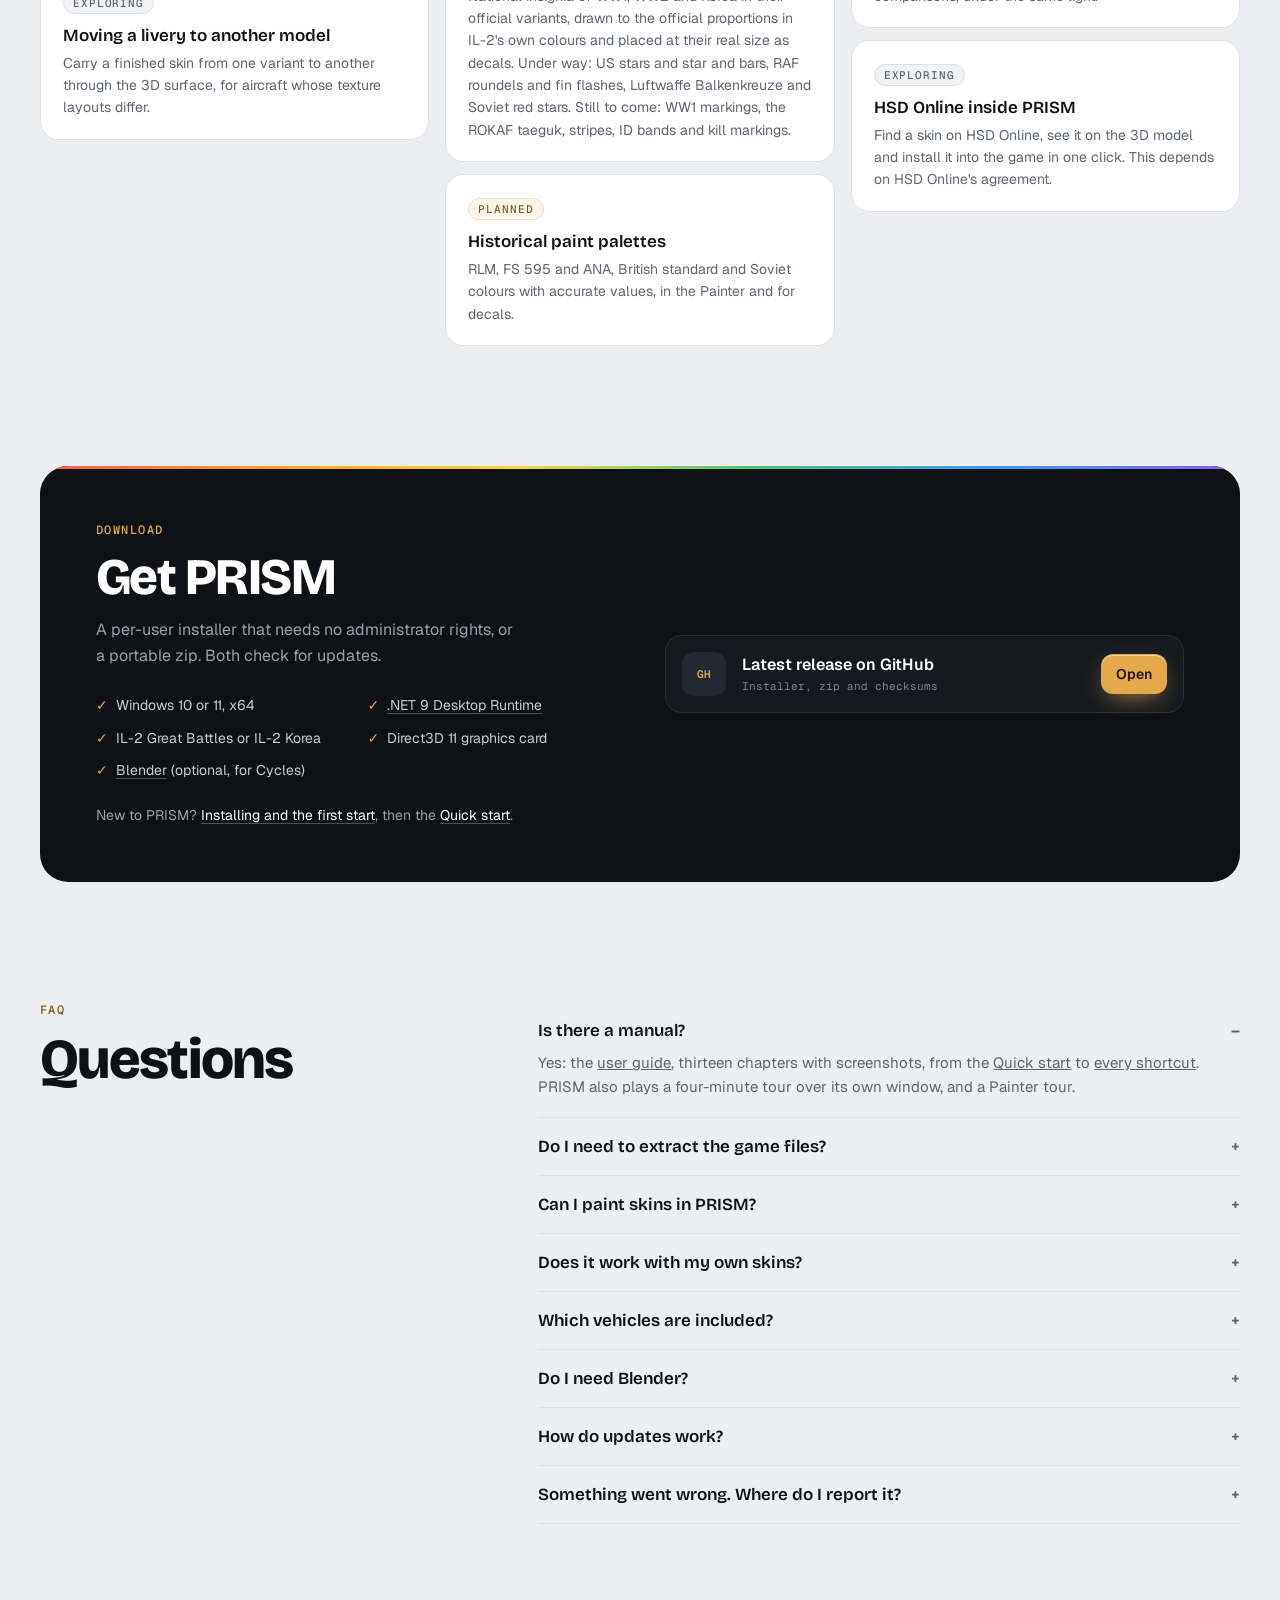
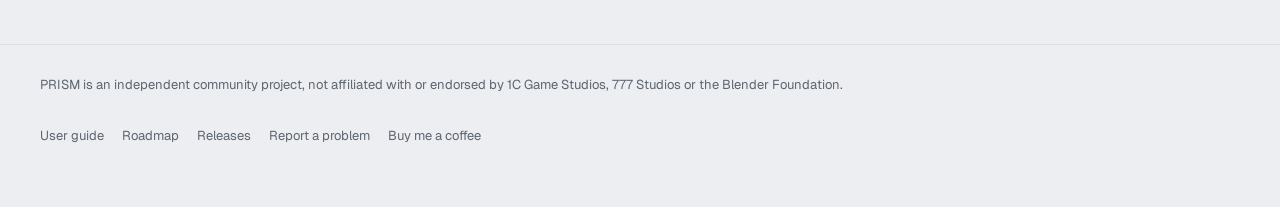
==== commit 287cc612: "Show the markings library as started on the roadmap Co-Authored-By: Claude Opus 5.5 <noreply@anthrop" ====
--- a/docs/index.html
+++ b/docs/index.html
@@ -100,7 +100,7 @@
       <div class="lane"><h3>Painting and markings</h3>
         <article><span class="tag">Planned</span><h4>Smart weathering</h4><p>Edge wear from the model's curvature, grime in recesses, exhaust and oil streaks along the airflow, and walkway wear, each as an editable Painter layer with its own mask.</p></article>
         <article><span class="tag">Planned</span><h4>Painting on the 3D model</h4><p>Brush straight onto the aircraft, across seams and onto the next sheet, as well as on the flat sheet.</p></article>
-        <article><span class="tag">Planned</span><h4>Historical markings library</h4><p>National insignia of WW1, WW2 and Korea in their official variants, from RAF roundels and US stars to Balkenkreuze, Soviet stars and the ROKAF taeguk, plus stripes, ID bands and kill markings. Drawn to the official proportions and colours, and placed at their real size as decals.</p></article>
+        <article><span class="tag started">Started</span><h4>Historical markings library</h4><p>National insignia of WW1, WW2 and Korea in their official variants, drawn to the official proportions in IL-2's own colours and placed at their real size as decals. Under way: US stars and star and bars, RAF roundels and fin flashes, Luftwaffe Balkenkreuze and Soviet red stars. Still to come: WW1 markings, the ROKAF taeguk, stripes, ID bands and kill markings.</p></article>
         <article><span class="tag">Planned</span><h4>Historical paint palettes</h4><p>RLM, FS 595 and ANA, British standard and Soviet colours with accurate values, in the Painter and for decals.</p></article>
       </div>
       <div class="lane"><h3>Presentation and community</h3>
--- a/docs/styles.css
+++ b/docs/styles.css
@@ -129,6 +129,7 @@
 .lane p{font-size:14px;color:var(--muted)}
 .tag{display:inline-block;font:500 11px "Geist Mono",monospace;letter-spacing:.08em;text-transform:uppercase;padding:3px 9px;border-radius:999px;background:#fbf5ea;color:var(--amber-ink);border:1px solid #f0dfbf}
 .tag.idea{background:#f1f3f6;color:var(--muted);border-color:var(--line)}
+.tag.started{background:#eaf6ef;color:#1d6b3d;border-color:#c5e6d2}
 
 /* Download */
 .dl{background:var(--ink);color:#fff;border-radius:28px;padding:56px;display:grid;grid-template-columns:1fr 1fr;gap:50px;position:relative;overflow:hidden;align-items:center}
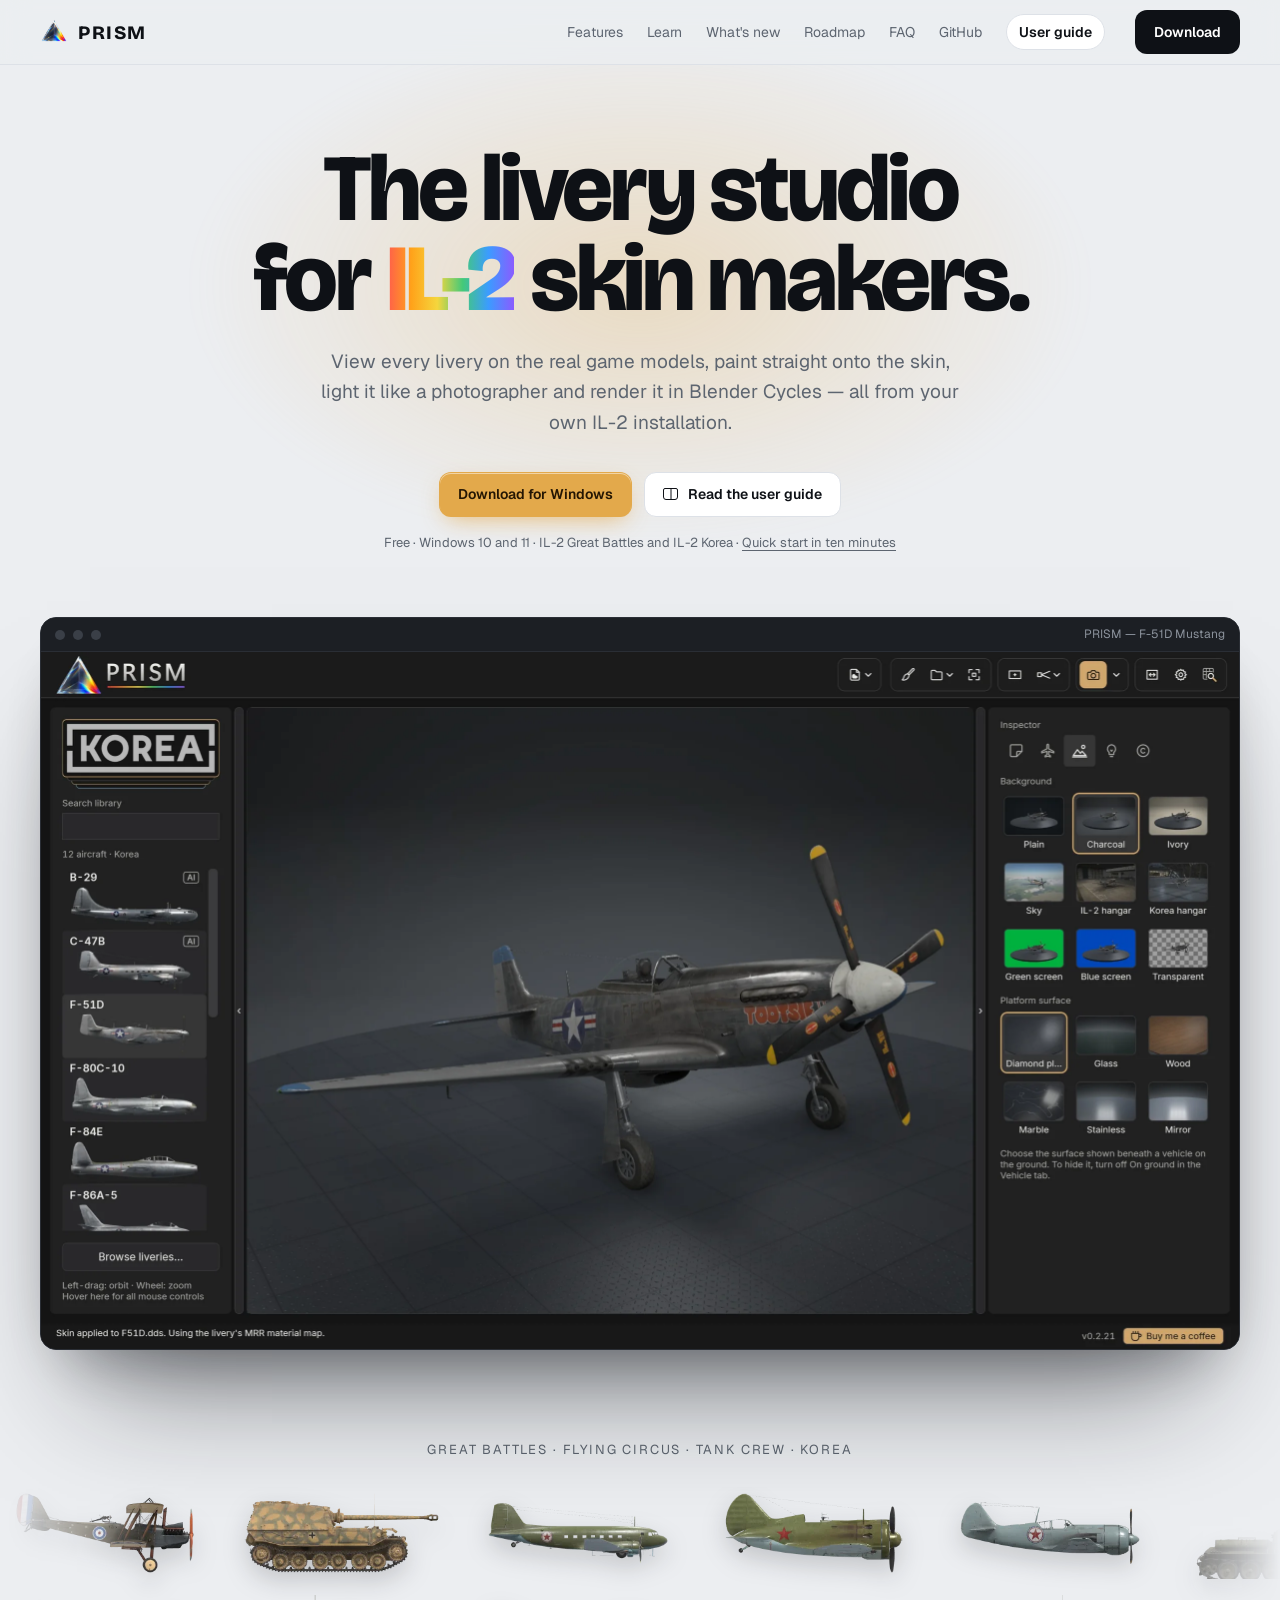
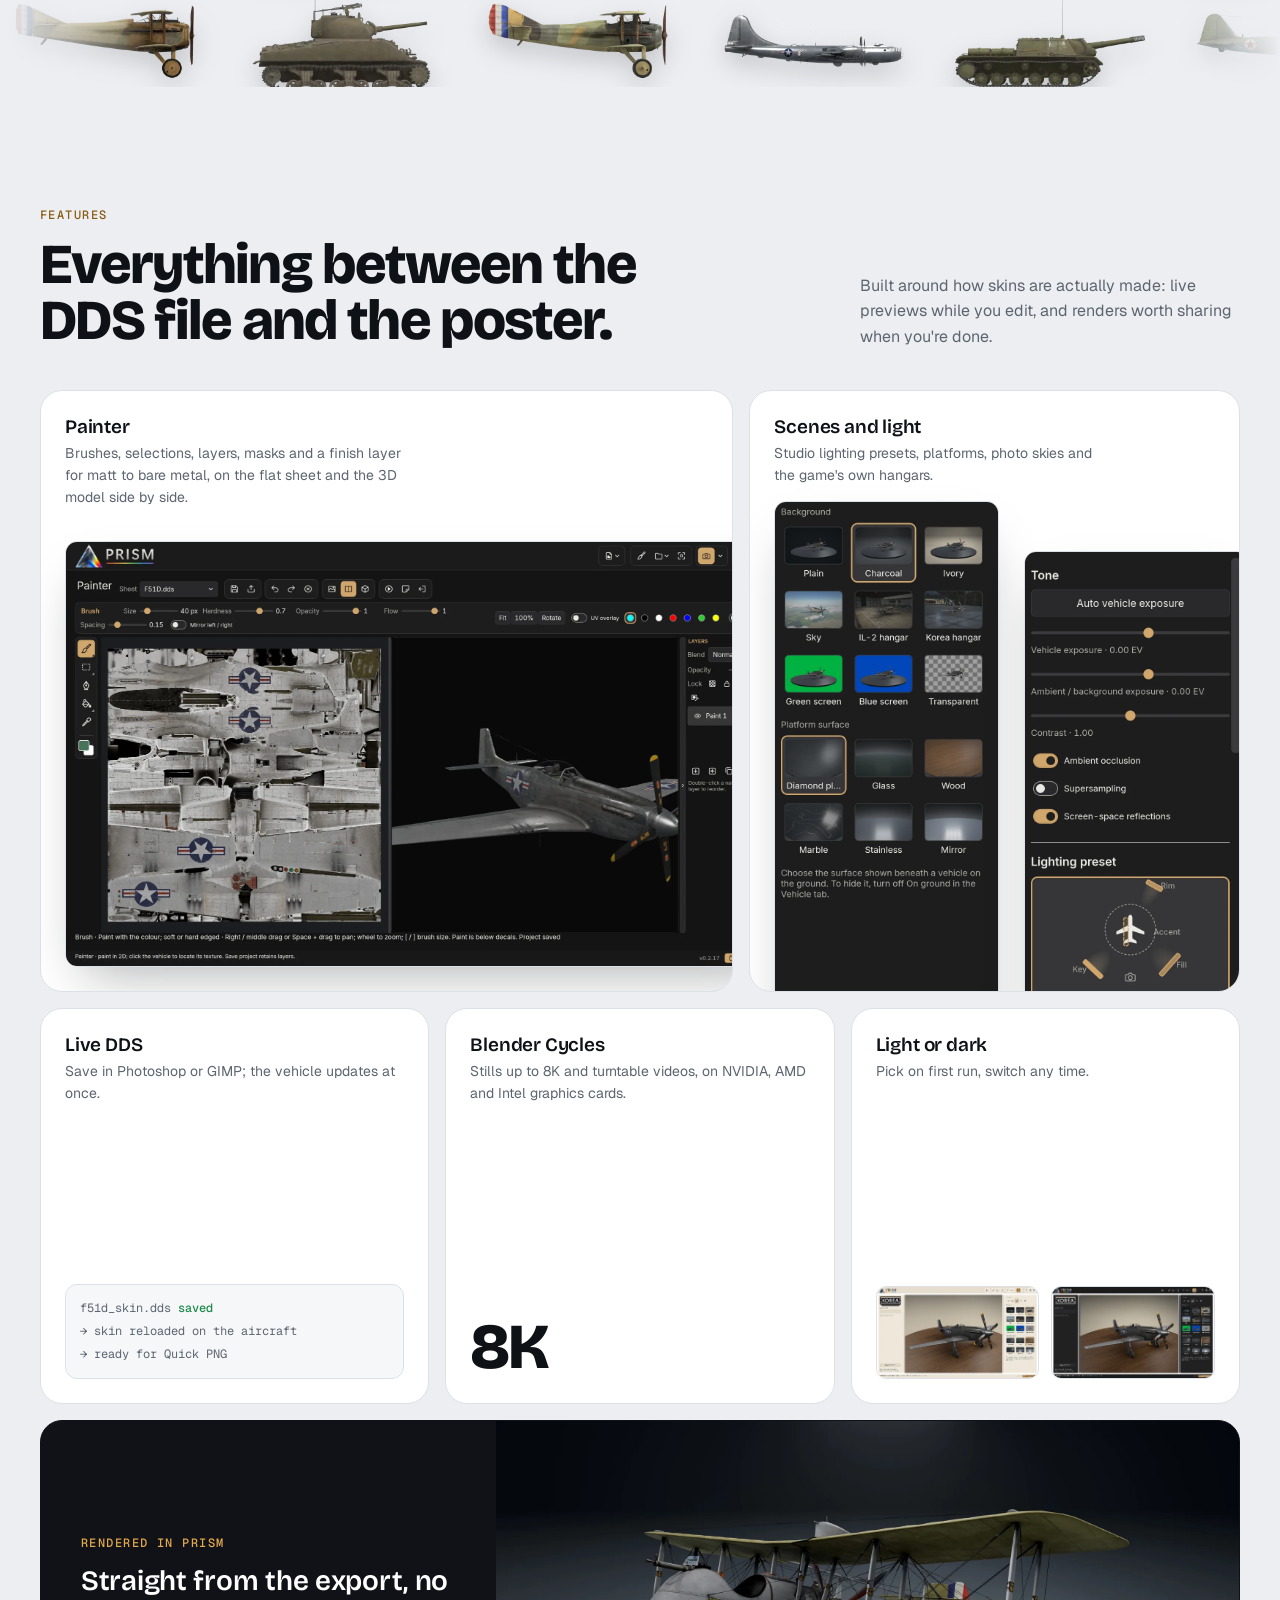
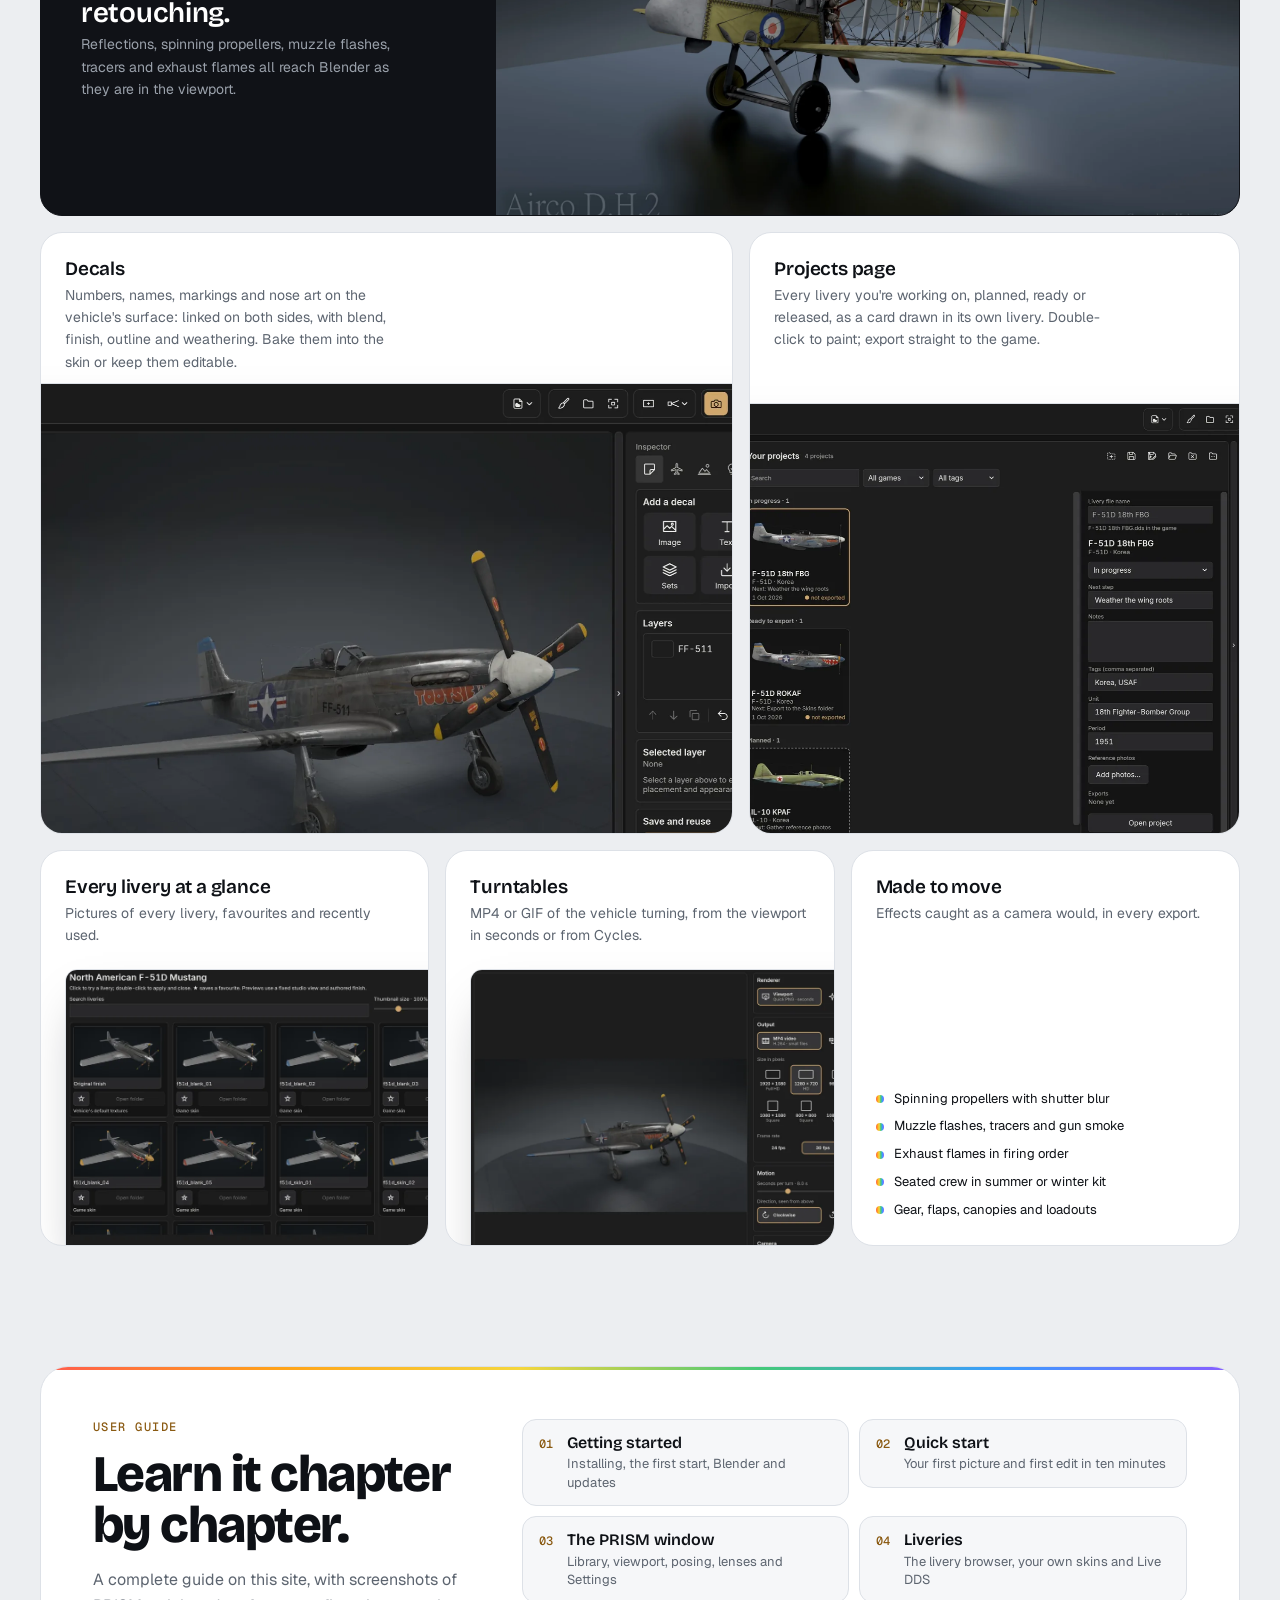
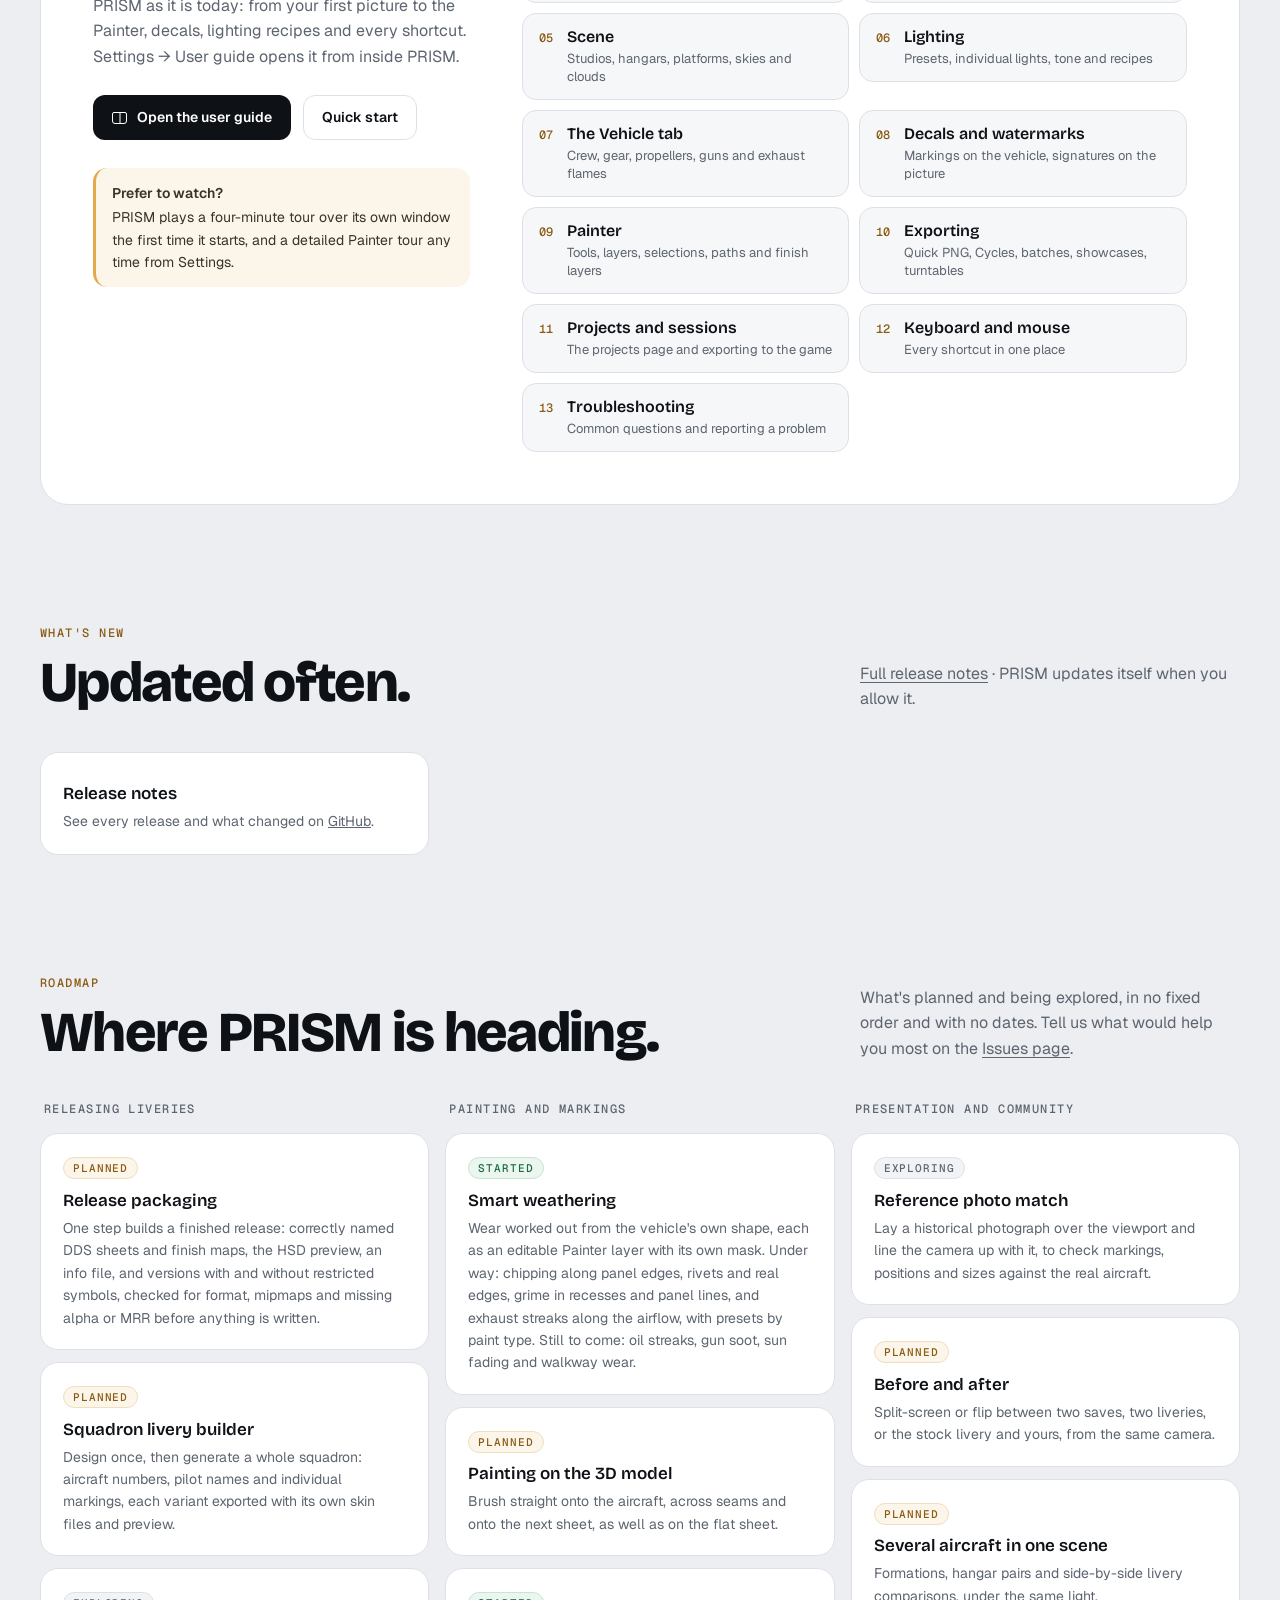
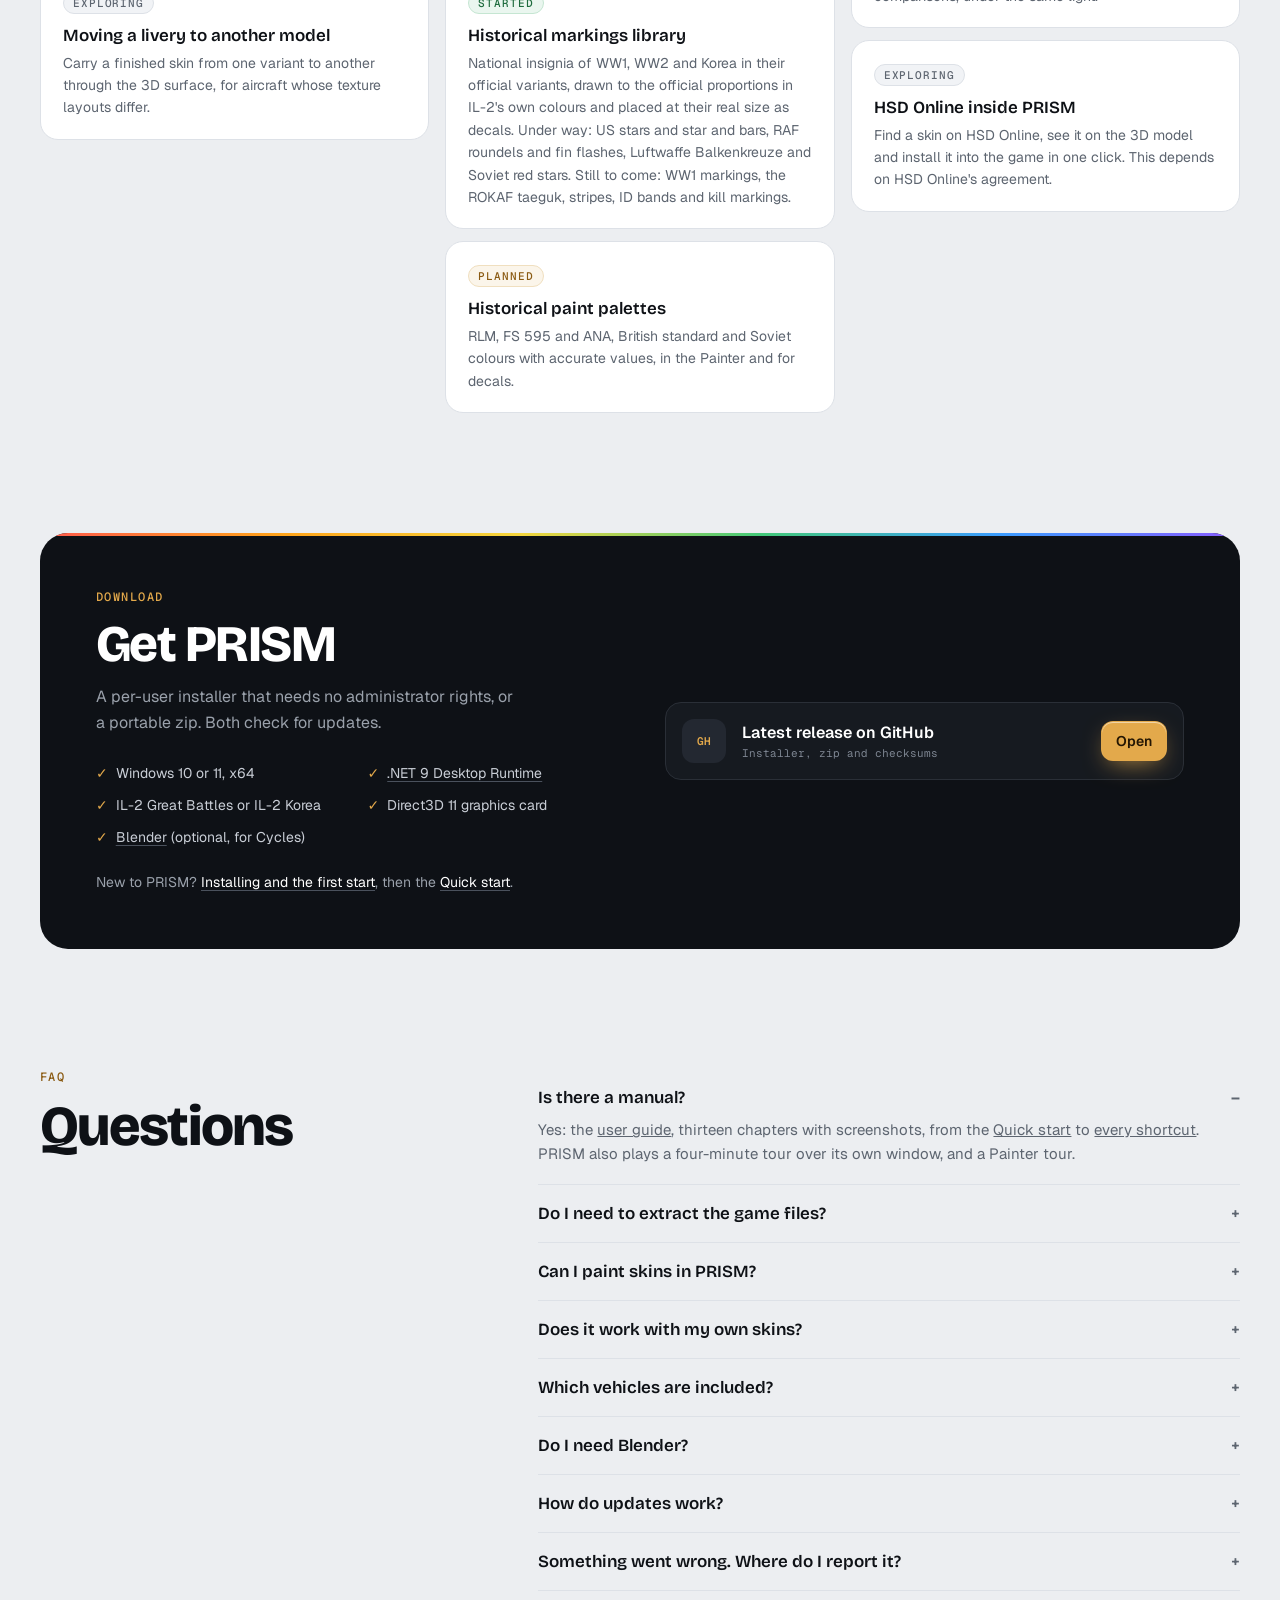
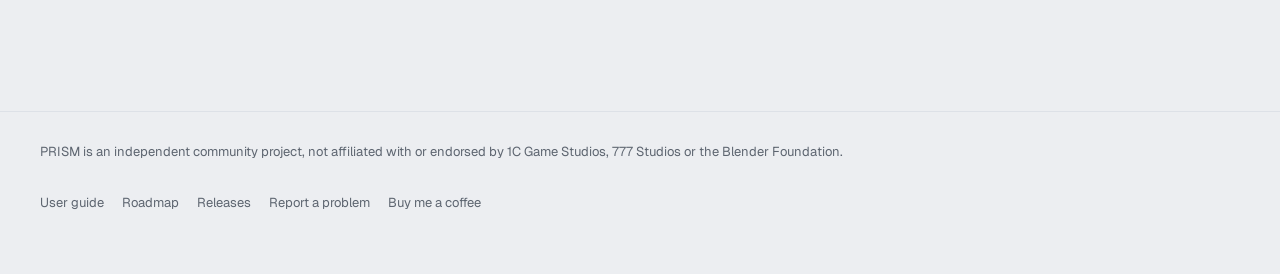
==== commit c093f157: "Lighten the homepage's feature pictures and show weathering as started The four feature cards used t" ====
--- a/docs/index.html
+++ b/docs/index.html
@@ -49,10 +49,10 @@
       <article class="card c5"><h3>Light or dark</h3><p>Pick on first run, switch any time.</p><div class="themes"><img src="assets/theme-light.webp" alt="PRISM in the light theme" width="352" height="198" loading="lazy"><img src="assets/theme-dark.webp" alt="PRISM in the dark theme" width="352" height="198" loading="lazy"></div></article>
       <article class="card c6"><div class="txt"><span class="kick on-dark">Rendered in PRISM</span><h3>Straight from the export, no retouching.</h3><p>Reflections, spinning propellers, muzzle flashes, tracers and exhaust flames all reach Blender as they are in the viewport.</p></div>
         <div class="renders"><img src="assets/render-dh2.webp" alt="Airco D.H.2 rendered in Blender Cycles" width="2000" height="1125" loading="lazy" class="on"><img src="assets/render-f51d.webp" alt="F-51D Mustang rendered in Blender Cycles" width="2000" height="1125" loading="lazy"><img src="assets/render-mig15.webp" alt="MiG-15bis rendered in Blender Cycles" width="2000" height="1125" loading="lazy"></div></article>
-      <article class="card c7"><h3>Decals</h3><p>Numbers, names, markings and nose art on the vehicle's surface: linked on both sides, with blend, finish, outline and weathering. Bake them into the skin or keep them editable.</p><img class="shot" src="guide/images/decals-window.jpg" alt="A squadron number placed on the F-51D's fuselage, with the Decals tab beside it" width="3170" height="1844" loading="lazy" style="left:-34%;top:150px;width:150%"></article>
-      <article class="card c8"><h3>Projects page</h3><p>Every livery you're working on, planned, ready or released, as a card drawn in its own livery. Double-click to paint; export straight to the game.</p><img class="shot" src="guide/images/projects.jpg" alt="The projects page: cards for each livery, with a project's details on the right" width="3172" height="1846" loading="lazy" style="left:-150px;top:170px;width:calc(100% + 320px)"></article>
-      <article class="card c9"><h3>Every livery at a glance</h3><p>Pictures of every livery, favourites and recently used.</p><img class="shot" src="guide/images/livery-browser.png" alt="The livery browser: pictures of every F-51D livery" width="2140" height="1414" loading="lazy" style="left:24px;top:118px;width:calc(100% + 60px)"></article>
-      <article class="card c10"><h3>Turntables</h3><p>MP4 or GIF of the vehicle turning, from the viewport in seconds or from Cycles.</p><img class="shot" src="guide/images/turntable.png" alt="The turntable window: preview, renderer, size and camera" width="2300" height="2014" loading="lazy" style="left:24px;top:118px;width:calc(100% + 40px)"></article>
+      <article class="card c7"><h3>Decals</h3><p>Numbers, names, markings and nose art on the vehicle's surface: linked on both sides, with blend, finish, outline and weathering. Bake them into the skin or keep them editable.</p><img class="shot" src="assets/feature-decals.webp" alt="A squadron number placed on the F-51D's fuselage, with the Decals tab beside it" width="2000" height="1163" loading="lazy" style="left:-34%;top:150px;width:150%"></article>
+      <article class="card c8"><h3>Projects page</h3><p>Every livery you're working on, planned, ready or released, as a card drawn in its own livery. Double-click to paint; export straight to the game.</p><img class="shot" src="assets/feature-projects.webp" alt="The projects page: cards for each livery, with a project's details on the right" width="1600" height="931" loading="lazy" style="left:-150px;top:170px;width:calc(100% + 320px)"></article>
+      <article class="card c9"><h3>Every livery at a glance</h3><p>Pictures of every livery, favourites and recently used.</p><img class="shot" src="assets/feature-liveries.webp" alt="The livery browser: pictures of every F-51D livery" width="1000" height="661" loading="lazy" style="left:24px;top:118px;width:calc(100% + 60px)"></article>
+      <article class="card c10"><h3>Turntables</h3><p>MP4 or GIF of the vehicle turning, from the viewport in seconds or from Cycles.</p><img class="shot" src="assets/feature-turntable.webp" alt="The turntable window: preview, renderer, size and camera" width="1000" height="876" loading="lazy" style="left:24px;top:118px;width:calc(100% + 40px)"></article>
       <article class="card c11"><h3>Made to move</h3><p>Effects caught as a camera would, in every export.</p><ul class="fx"><li>Spinning propellers with shutter blur</li><li>Muzzle flashes, tracers and gun smoke</li><li>Exhaust flames in firing order</li><li>Seated crew in summer or winter kit</li><li>Gear, flaps, canopies and loadouts</li></ul></article>
     </div>
   </section>
@@ -98,7 +98,7 @@
         <article><span class="tag idea">Exploring</span><h4>Moving a livery to another model</h4><p>Carry a finished skin from one variant to another through the 3D surface, for aircraft whose texture layouts differ.</p></article>
       </div>
       <div class="lane"><h3>Painting and markings</h3>
-        <article><span class="tag">Planned</span><h4>Smart weathering</h4><p>Edge wear from the model's curvature, grime in recesses, exhaust and oil streaks along the airflow, and walkway wear, each as an editable Painter layer with its own mask.</p></article>
+        <article><span class="tag started">Started</span><h4>Smart weathering</h4><p>Wear worked out from the vehicle's own shape, each as an editable Painter layer with its own mask. Under way: chipping along panel edges, rivets and real edges, grime in recesses and panel lines, and exhaust streaks along the airflow, with presets by paint type. Still to come: oil streaks, gun soot, sun fading and walkway wear.</p></article>
         <article><span class="tag">Planned</span><h4>Painting on the 3D model</h4><p>Brush straight onto the aircraft, across seams and onto the next sheet, as well as on the flat sheet.</p></article>
         <article><span class="tag started">Started</span><h4>Historical markings library</h4><p>National insignia of WW1, WW2 and Korea in their official variants, drawn to the official proportions in IL-2's own colours and placed at their real size as decals. Under way: US stars and star and bars, RAF roundels and fin flashes, Luftwaffe Balkenkreuze and Soviet red stars. Still to come: WW1 markings, the ROKAF taeguk, stripes, ID bands and kill markings.</p></article>
         <article><span class="tag">Planned</span><h4>Historical paint palettes</h4><p>RLM, FS 595 and ANA, British standard and Soviet colours with accurate values, in the Painter and for decals.</p></article>
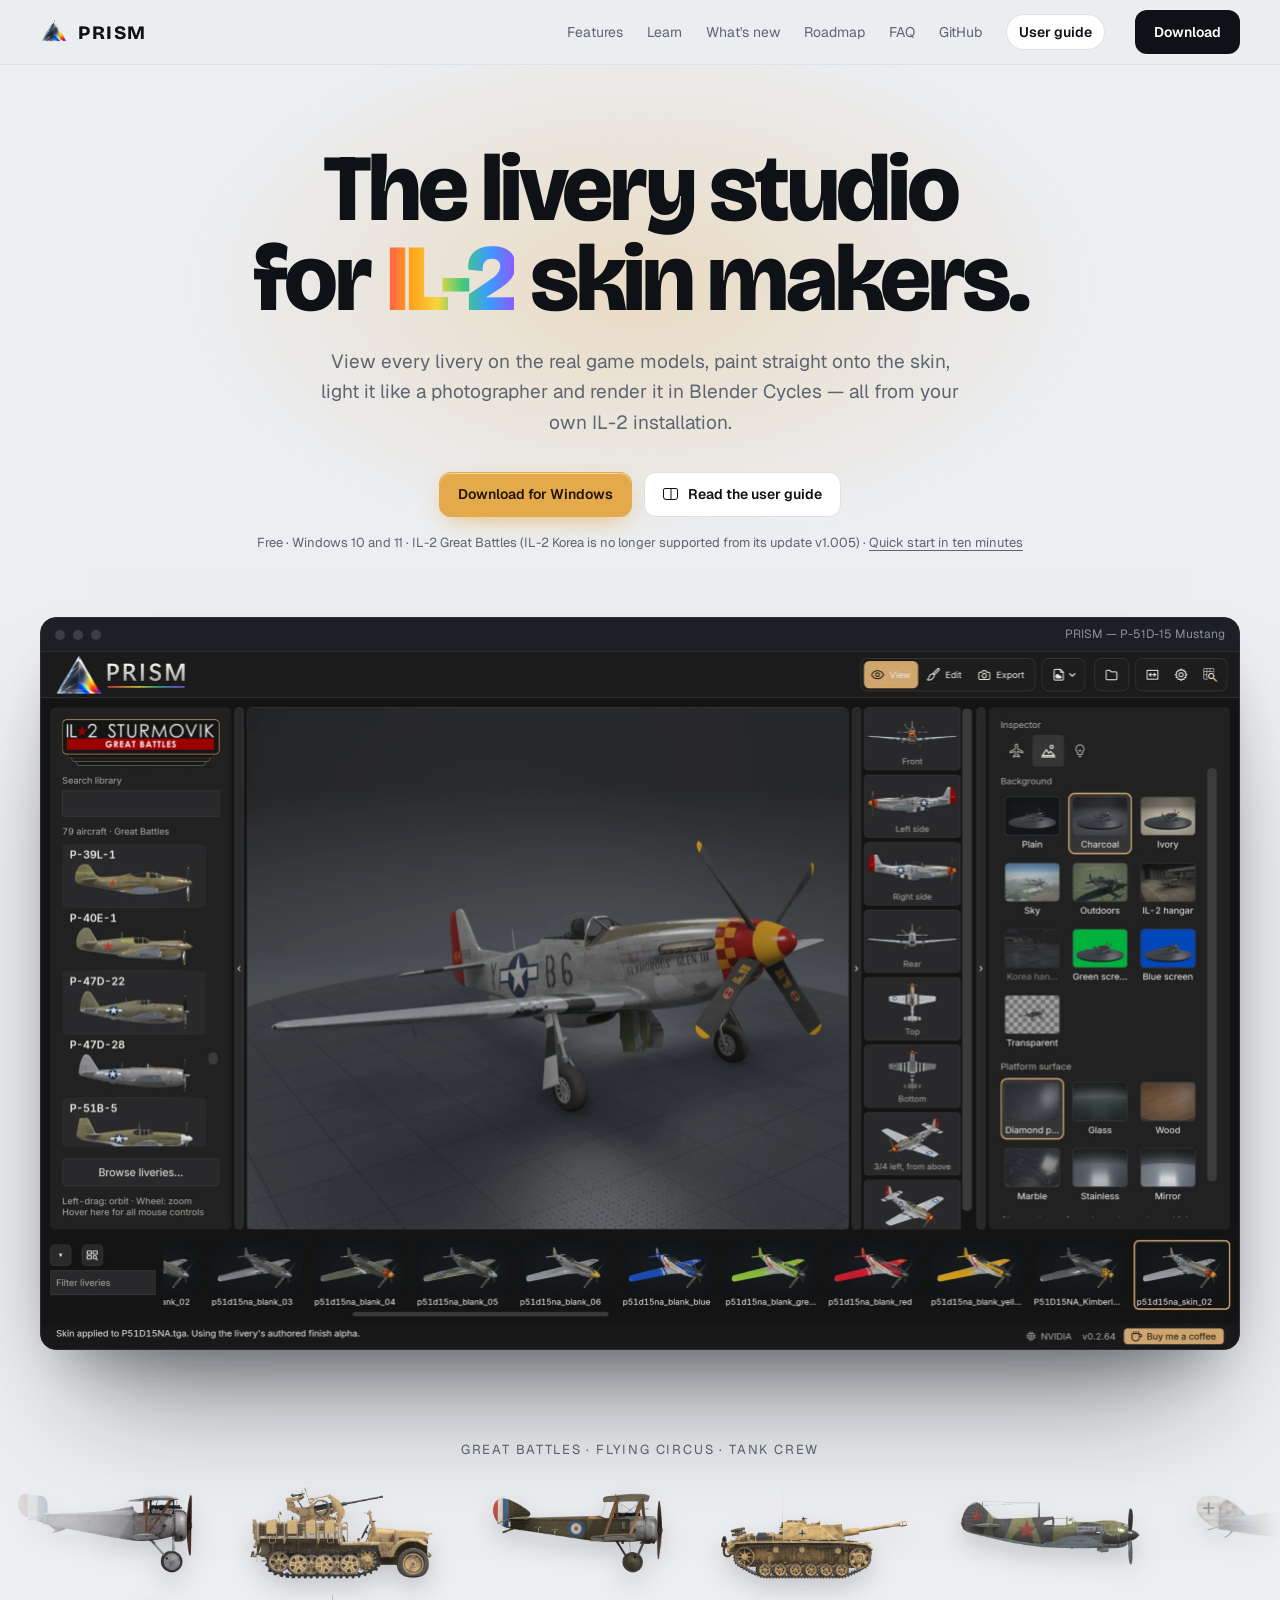
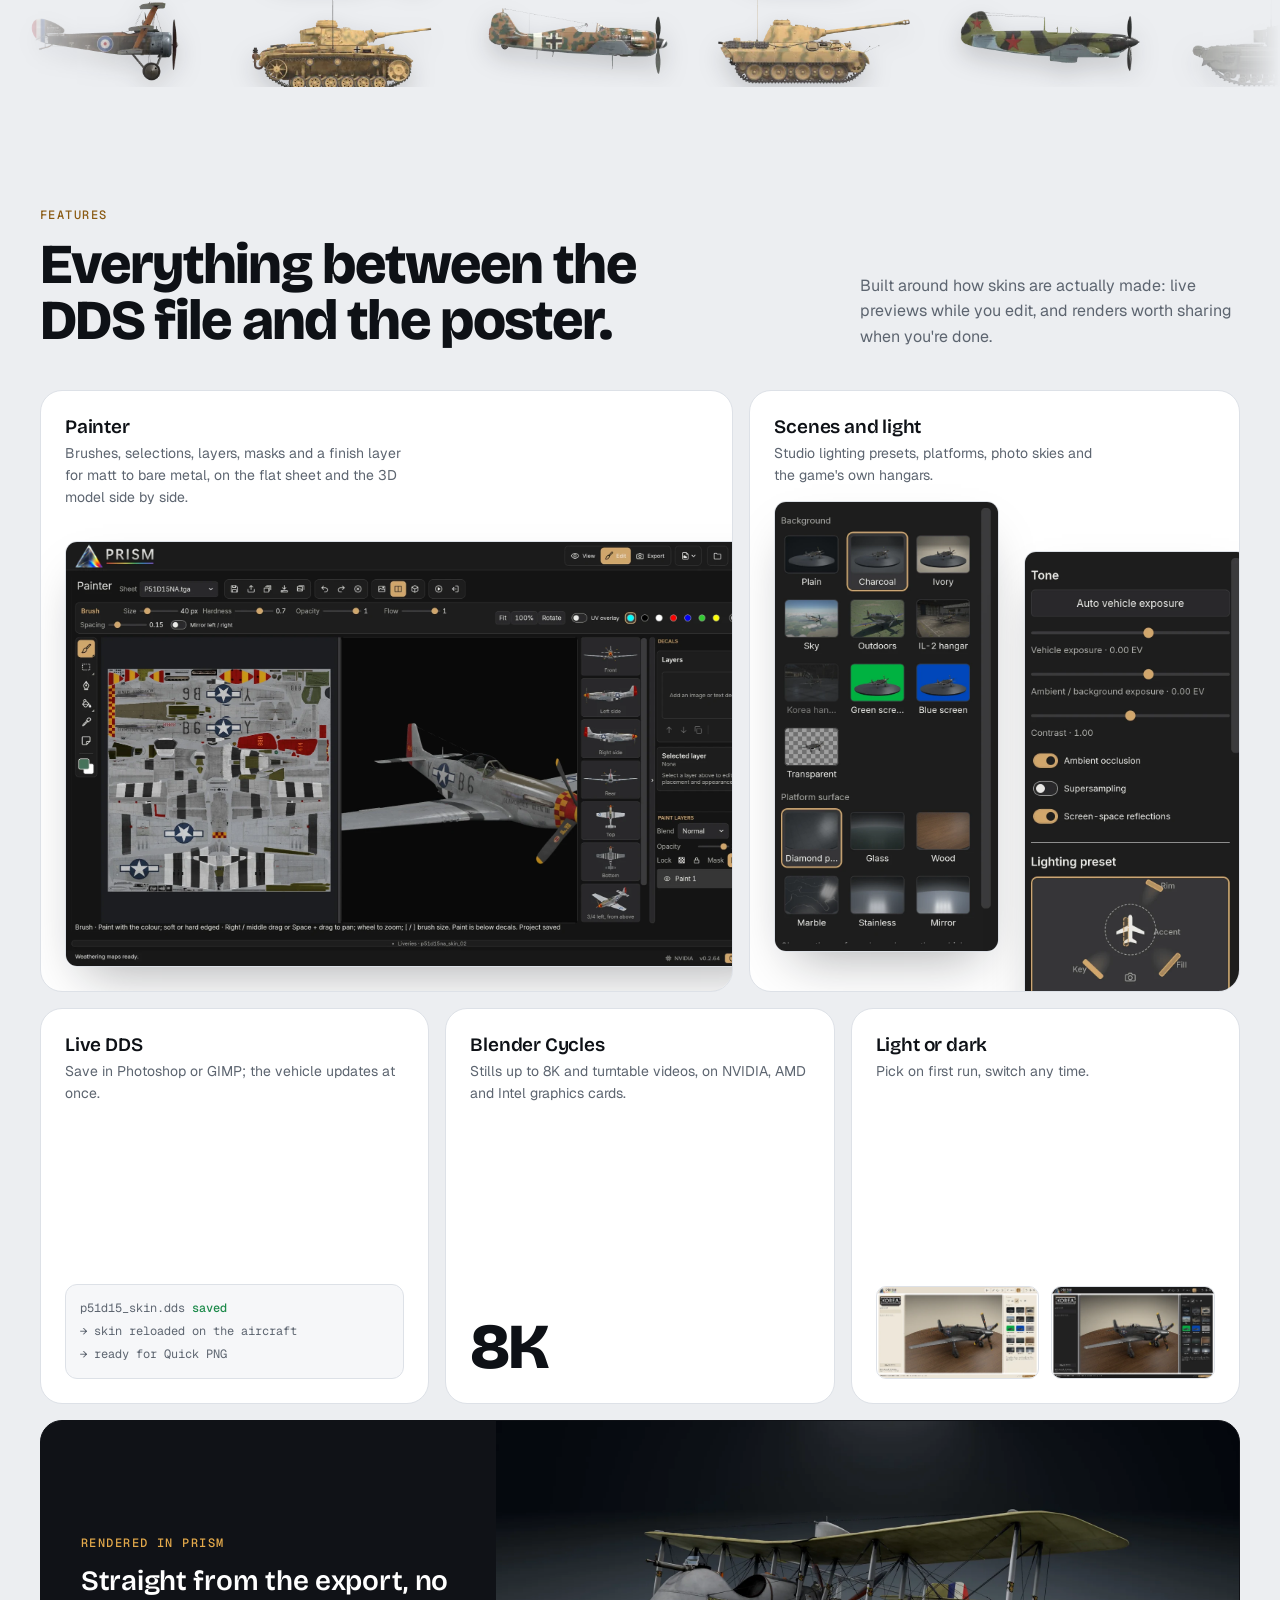
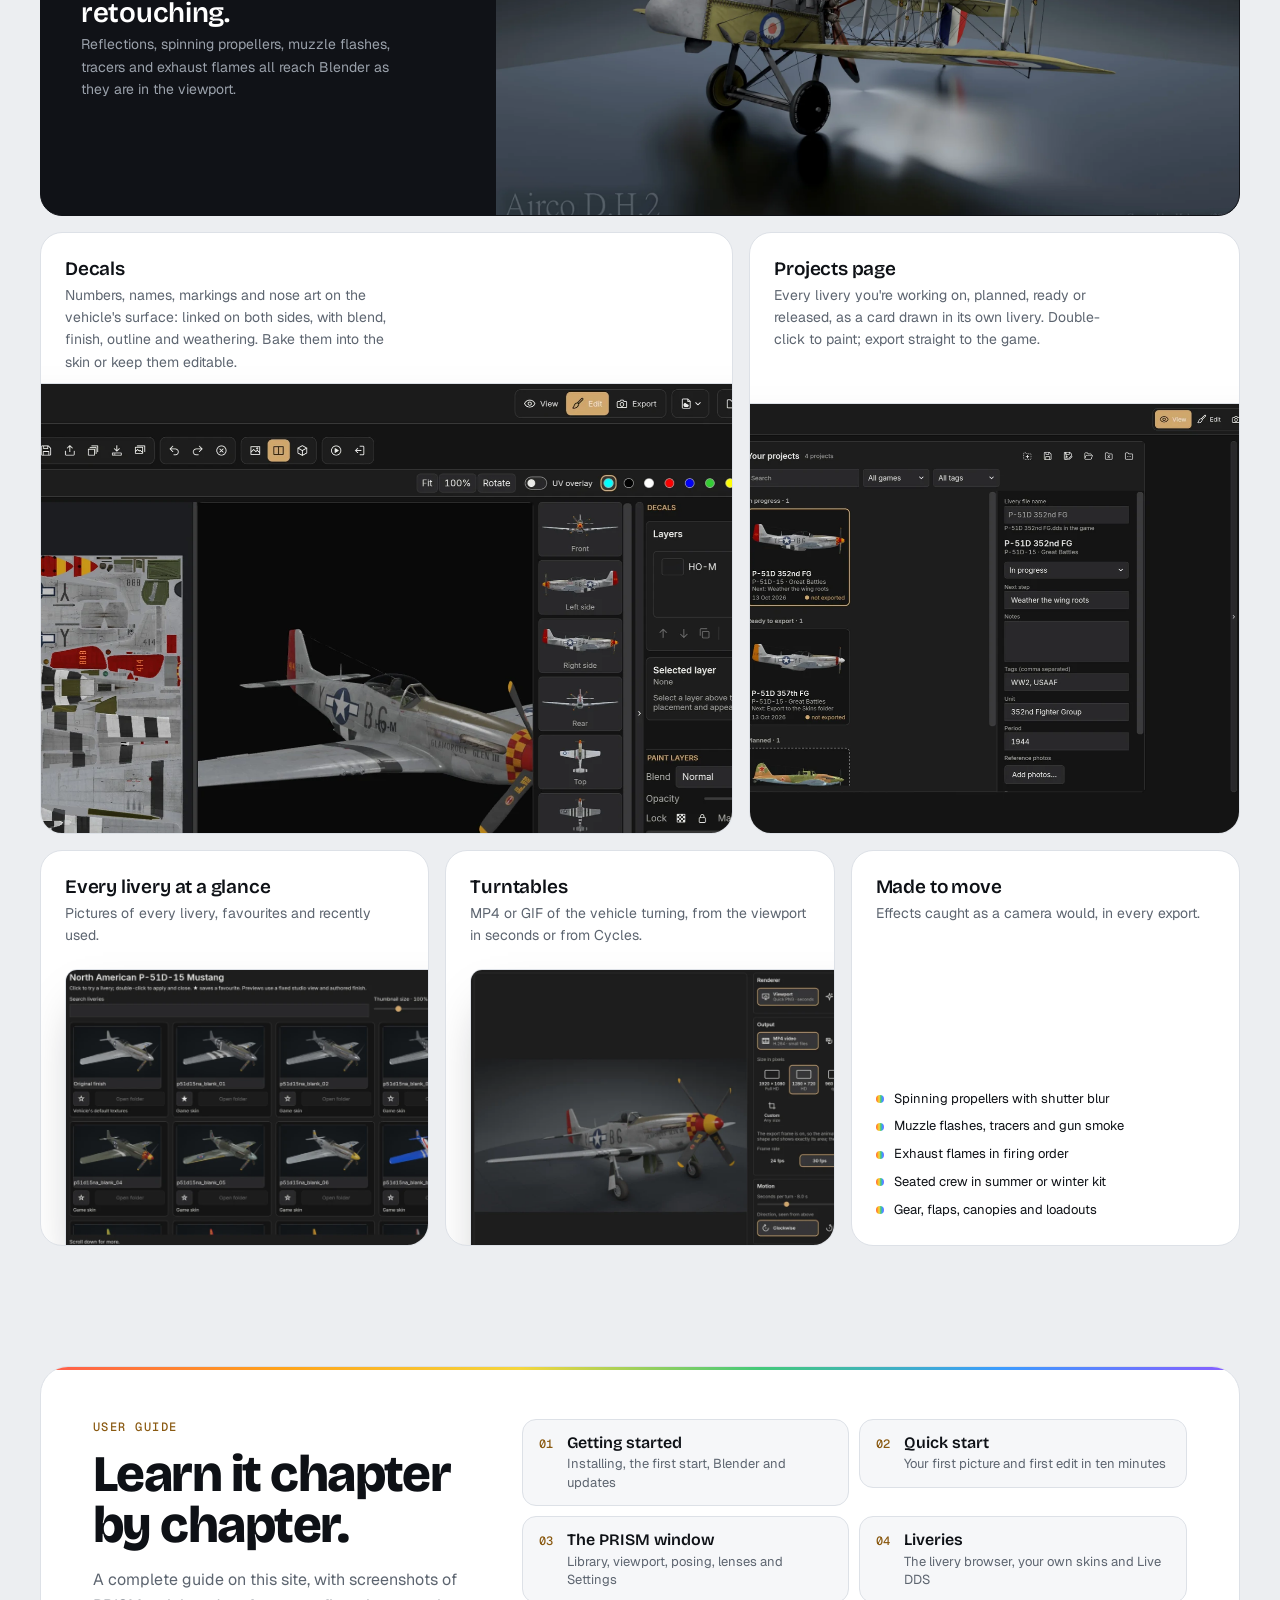
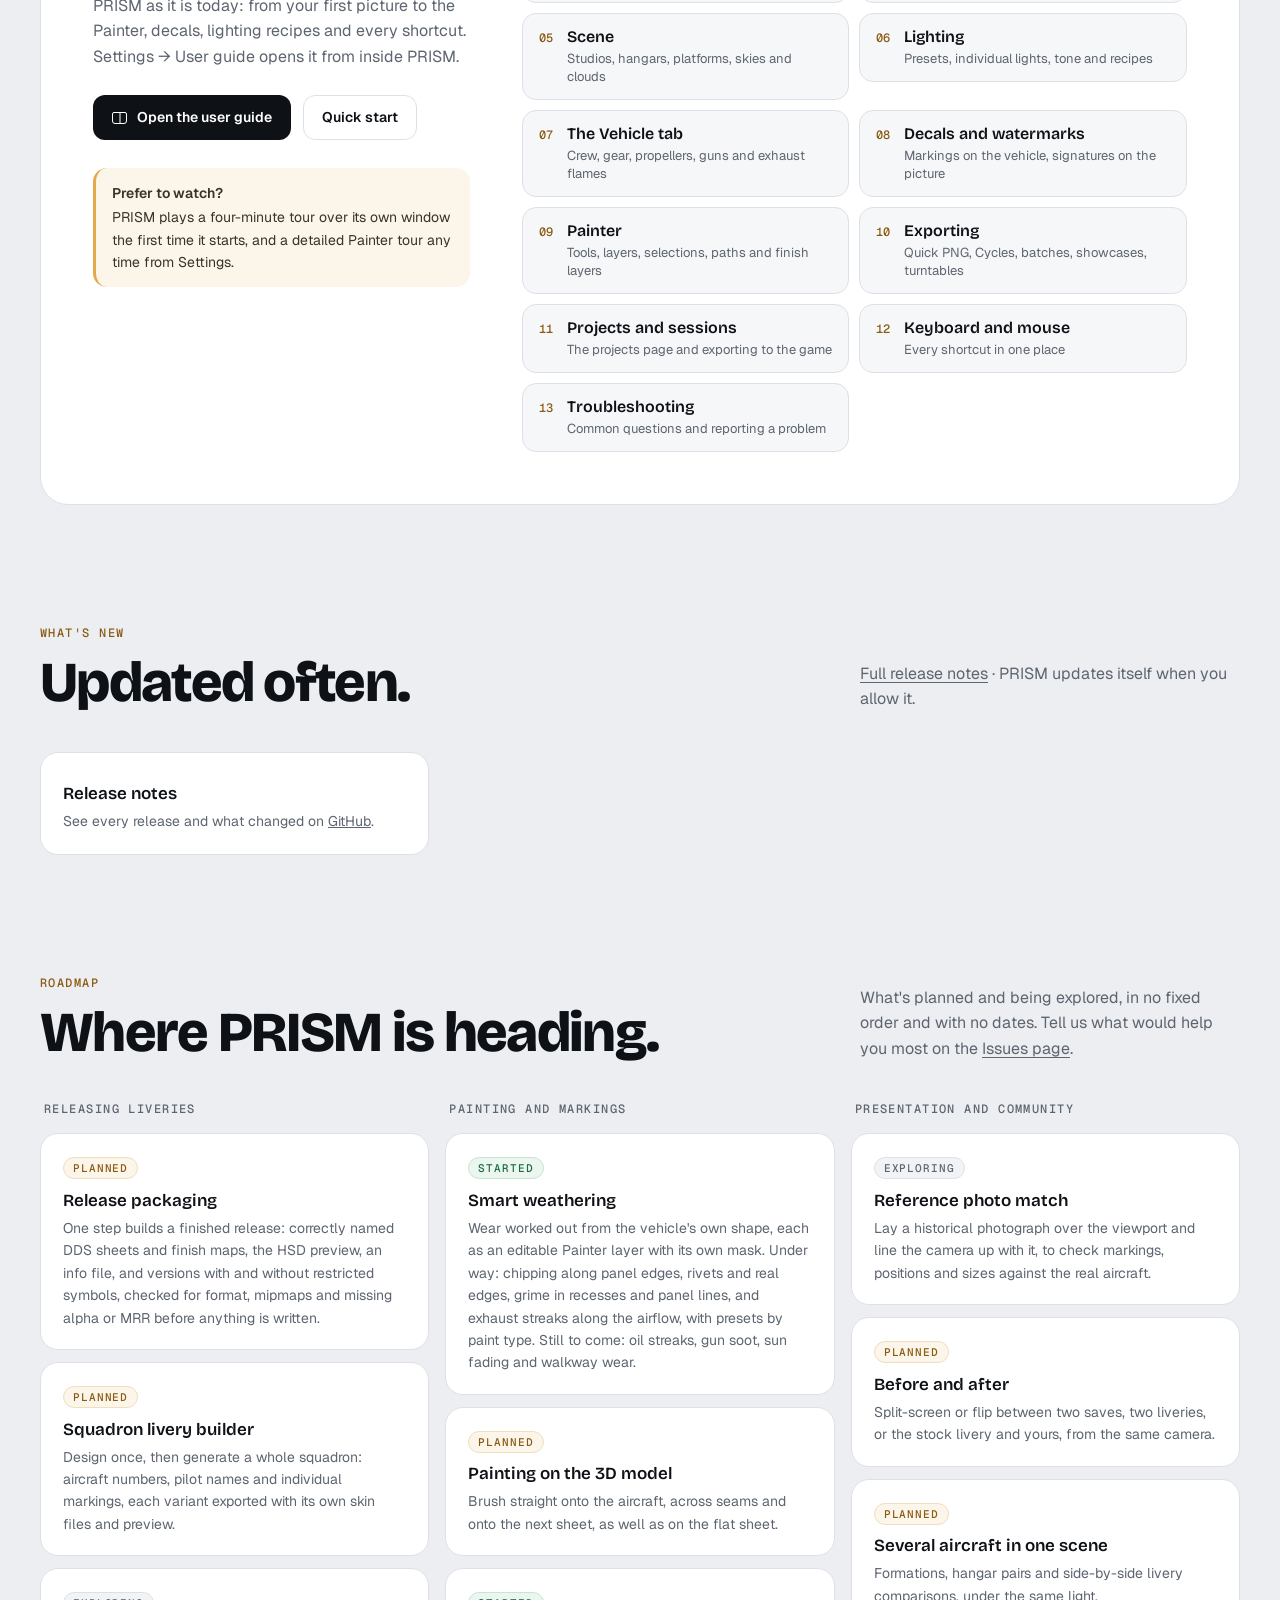
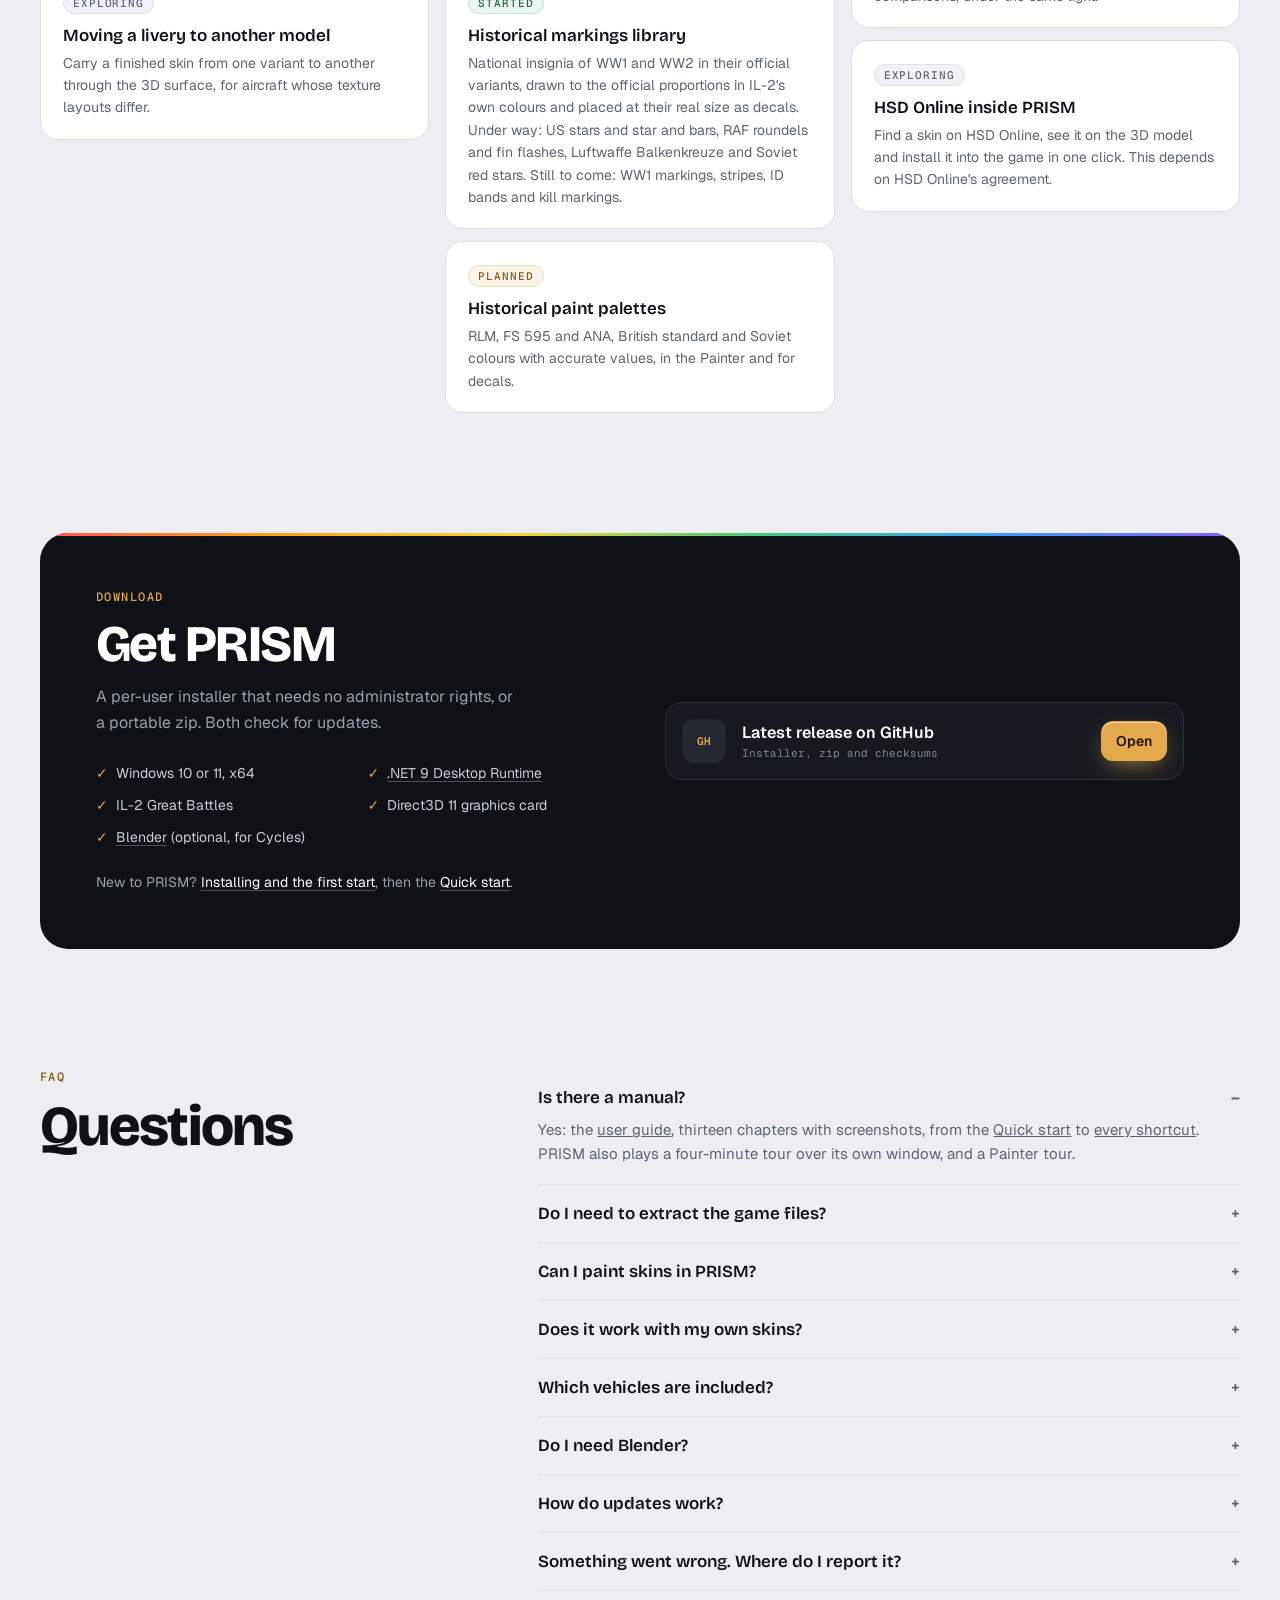
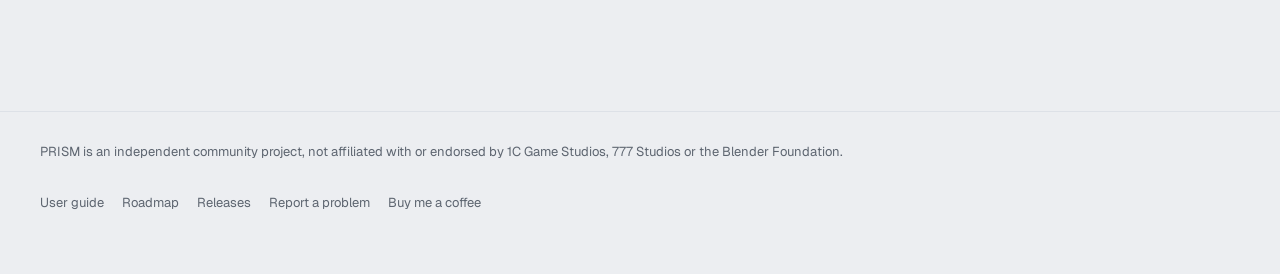
==== commit 70a9b6ac: "Update the website and user guide for PRISM v0.2.66 The guide's pictures are retaken on Great Battle" ====
--- a/docs/index.html
+++ b/docs/index.html
@@ -4,7 +4,7 @@
 <meta charset="utf-8">
 <meta name="viewport" content="width=device-width,initial-scale=1">
 <title>PRISM · The livery studio for IL-2 skin makers</title>
-<meta name="description" content="PRISM is a free Windows livery studio for IL-2 Great Battles and IL-2 Korea: view every livery on the real game models, paint onto the skin, light it like a photographer and render it in Blender Cycles.">
+<meta name="description" content="PRISM is a free Windows livery studio for IL-2 Great Battles: view every livery on the real game models, paint onto the skin, light it like a photographer and render it in Blender Cycles.">
 <meta name="theme-color" content="#eceef1">
 <link rel="icon" type="image/png" sizes="32x32" href="assets/favicon-32.png">
 <link rel="apple-touch-icon" href="assets/apple-touch-icon.png">
@@ -32,26 +32,26 @@
     <h1>The livery studio<br>for <span class="spec">IL-2</span> skin makers.</h1>
     <p>View every livery on the real game models, paint straight onto the skin, light it like a photographer and render it in Blender Cycles — all from your own IL-2 installation.</p>
     <div class="ctas"><a class="btn amber" href="#download">Download for Windows</a><a class="btn line" href="guide/"><span class="book" aria-hidden="true"></span>Read the user guide</a></div>
-    <small>Free · Windows 10 and 11 · IL-2 Great Battles and IL-2 Korea · <a href="guide/#quick-start">Quick start in ten minutes</a></small>
-    <div class="stage"><div class="window"><div class="bar" aria-hidden="true"><i></i><i></i><i></i><span>PRISM — F-51D Mustang</span></div><img src="assets/app-main.webp" alt="PRISM's main window: the Korea library on the left, an F-51D Mustang in the studio, and the Scene inspector's backgrounds and platforms on the right" width="2400" height="1396" fetchpriority="high"></div></div>
+    <small>Free · Windows 10 and 11 · IL-2 Great Battles (IL-2 Korea is no longer supported from its update v1.005) · <a href="guide/#quick-start">Quick start in ten minutes</a></small>
+    <div class="stage"><div class="window"><div class="bar" aria-hidden="true"><i></i><i></i><i></i><span>PRISM — P-51D-15 Mustang</span></div><img src="assets/app-main.webp" alt="PRISM's main window: the Great Battles library on the left, a P-51D-15 Mustang in the studio, and the Scene inspector's backgrounds and platforms on the right" width="2400" height="1396" fetchpriority="high"></div></div>
   </section>
 
-  <div class="collections wrap">Great Battles · Flying Circus · Tank Crew · Korea</div>
+  <div class="collections wrap">Great Battles · Flying Circus · Tank Crew</div>
   <div class="marquee" aria-hidden="true"><div class="track" id="row1"></div><div class="track rev" id="row2"></div></div>
 
   <section class="wrap" id="features">
     <div class="sh"><div><span class="kick">Features</span><h2>Everything between the DDS file and the poster.</h2></div><p>Built around how skins are actually made: live previews while you edit, and renders worth sharing when you're done.</p></div>
     <div class="bento">
-      <article class="card c1"><h3>Painter</h3><p>Brushes, selections, layers, masks and a finish layer for matt to bare metal, on the flat sheet and the 3D model side by side.</p><img class="shot" src="assets/app-painter.webp" alt="The Painter: the F-51D skin sheet beside the 3D model, with the layers panel" width="2000" height="1163" loading="lazy" style="left:24px;top:150px;width:calc(100% + 40px)"></article>
-      <article class="card c2"><h3>Scenes and light</h3><p>Studio lighting presets, platforms, photo skies and the game's own hangars.</p><img class="shot" src="assets/panel-scene.webp" alt="The Scene inspector's backgrounds and platform surfaces" width="608" height="1450" loading="lazy" style="left:24px;top:110px;width:46%"><img class="shot" src="assets/panel-lighting.webp" alt="The Lighting inspector's tone controls and a lighting preset diagram" width="608" height="1450" loading="lazy" style="right:-10px;top:160px;width:46%"></article>
-      <article class="card c3"><h3>Live DDS</h3><p>Save in Photoshop or GIMP; the vehicle updates at once.</p><div class="dds mono" aria-hidden="true">f51d_skin.dds <b>saved</b><br>→ skin reloaded on the aircraft<br>→ ready for Quick PNG</div></article>
+      <article class="card c1"><h3>Painter</h3><p>Brushes, selections, layers, masks and a finish layer for matt to bare metal, on the flat sheet and the 3D model side by side.</p><img class="shot" src="assets/app-painter.webp" alt="The Painter: the P-51D-15 skin sheet beside the 3D model, with the layers panel" width="2000" height="1163" loading="lazy" style="left:24px;top:150px;width:calc(100% + 40px)"></article>
+      <article class="card c2"><h3>Scenes and light</h3><p>Studio lighting presets, platforms, photo skies and the game's own hangars.</p><img class="shot" src="assets/panel-scene.webp" alt="The Scene inspector's backgrounds and platform surfaces" width="608" height="1226" loading="lazy" style="left:24px;top:110px;width:46%"><img class="shot" src="assets/panel-lighting.webp" alt="The Lighting inspector's tone controls and a lighting preset diagram" width="608" height="1450" loading="lazy" style="right:-10px;top:160px;width:46%"></article>
+      <article class="card c3"><h3>Live DDS</h3><p>Save in Photoshop or GIMP; the vehicle updates at once.</p><div class="dds mono" aria-hidden="true">p51d15_skin.dds <b>saved</b><br>→ skin reloaded on the aircraft<br>→ ready for Quick PNG</div></article>
       <article class="card c4"><h3>Blender Cycles</h3><p>Stills up to 8K and turntable videos, on NVIDIA, AMD and Intel graphics cards.</p><div class="big">8K</div></article>
       <article class="card c5"><h3>Light or dark</h3><p>Pick on first run, switch any time.</p><div class="themes"><img src="assets/theme-light.webp" alt="PRISM in the light theme" width="352" height="198" loading="lazy"><img src="assets/theme-dark.webp" alt="PRISM in the dark theme" width="352" height="198" loading="lazy"></div></article>
       <article class="card c6"><div class="txt"><span class="kick on-dark">Rendered in PRISM</span><h3>Straight from the export, no retouching.</h3><p>Reflections, spinning propellers, muzzle flashes, tracers and exhaust flames all reach Blender as they are in the viewport.</p></div>
-        <div class="renders"><img src="assets/render-dh2.webp" alt="Airco D.H.2 rendered in Blender Cycles" width="2000" height="1125" loading="lazy" class="on"><img src="assets/render-f51d.webp" alt="F-51D Mustang rendered in Blender Cycles" width="2000" height="1125" loading="lazy"><img src="assets/render-mig15.webp" alt="MiG-15bis rendered in Blender Cycles" width="2000" height="1125" loading="lazy"></div></article>
-      <article class="card c7"><h3>Decals</h3><p>Numbers, names, markings and nose art on the vehicle's surface: linked on both sides, with blend, finish, outline and weathering. Bake them into the skin or keep them editable.</p><img class="shot" src="assets/feature-decals.webp" alt="A squadron number placed on the F-51D's fuselage, with the Decals tab beside it" width="2000" height="1163" loading="lazy" style="left:-34%;top:150px;width:150%"></article>
+        <div class="renders"><img src="assets/render-dh2.webp" alt="Airco D.H.2 rendered in Blender Cycles" width="2000" height="1125" loading="lazy" class="on"></div></article>
+      <article class="card c7"><h3>Decals</h3><p>Numbers, names, markings and nose art on the vehicle's surface: linked on both sides, with blend, finish, outline and weathering. Bake them into the skin or keep them editable.</p><img class="shot" src="assets/feature-decals.webp" alt="Squadron codes placed on the P-51D-15's fuselage in Edit, with the decal layers beside it" width="2000" height="1163" loading="lazy" style="left:-34%;top:150px;width:150%"></article>
       <article class="card c8"><h3>Projects page</h3><p>Every livery you're working on, planned, ready or released, as a card drawn in its own livery. Double-click to paint; export straight to the game.</p><img class="shot" src="assets/feature-projects.webp" alt="The projects page: cards for each livery, with a project's details on the right" width="1600" height="931" loading="lazy" style="left:-150px;top:170px;width:calc(100% + 320px)"></article>
-      <article class="card c9"><h3>Every livery at a glance</h3><p>Pictures of every livery, favourites and recently used.</p><img class="shot" src="assets/feature-liveries.webp" alt="The livery browser: pictures of every F-51D livery" width="1000" height="661" loading="lazy" style="left:24px;top:118px;width:calc(100% + 60px)"></article>
+      <article class="card c9"><h3>Every livery at a glance</h3><p>Pictures of every livery, favourites and recently used.</p><img class="shot" src="assets/feature-liveries.webp" alt="The livery browser: pictures of every P-51D-15 livery" width="1000" height="661" loading="lazy" style="left:24px;top:118px;width:calc(100% + 60px)"></article>
       <article class="card c10"><h3>Turntables</h3><p>MP4 or GIF of the vehicle turning, from the viewport in seconds or from Cycles.</p><img class="shot" src="assets/feature-turntable.webp" alt="The turntable window: preview, renderer, size and camera" width="1000" height="876" loading="lazy" style="left:24px;top:118px;width:calc(100% + 40px)"></article>
       <article class="card c11"><h3>Made to move</h3><p>Effects caught as a camera would, in every export.</p><ul class="fx"><li>Spinning propellers with shutter blur</li><li>Muzzle flashes, tracers and gun smoke</li><li>Exhaust flames in firing order</li><li>Seated crew in summer or winter kit</li><li>Gear, flaps, canopies and loadouts</li></ul></article>
     </div>
@@ -100,7 +100,7 @@
       <div class="lane"><h3>Painting and markings</h3>
         <article><span class="tag started">Started</span><h4>Smart weathering</h4><p>Wear worked out from the vehicle's own shape, each as an editable Painter layer with its own mask. Under way: chipping along panel edges, rivets and real edges, grime in recesses and panel lines, and exhaust streaks along the airflow, with presets by paint type. Still to come: oil streaks, gun soot, sun fading and walkway wear.</p></article>
         <article><span class="tag">Planned</span><h4>Painting on the 3D model</h4><p>Brush straight onto the aircraft, across seams and onto the next sheet, as well as on the flat sheet.</p></article>
-        <article><span class="tag started">Started</span><h4>Historical markings library</h4><p>National insignia of WW1, WW2 and Korea in their official variants, drawn to the official proportions in IL-2's own colours and placed at their real size as decals. Under way: US stars and star and bars, RAF roundels and fin flashes, Luftwaffe Balkenkreuze and Soviet red stars. Still to come: WW1 markings, the ROKAF taeguk, stripes, ID bands and kill markings.</p></article>
+        <article><span class="tag started">Started</span><h4>Historical markings library</h4><p>National insignia of WW1 and WW2 in their official variants, drawn to the official proportions in IL-2's own colours and placed at their real size as decals. Under way: US stars and star and bars, RAF roundels and fin flashes, Luftwaffe Balkenkreuze and Soviet red stars. Still to come: WW1 markings, stripes, ID bands and kill markings.</p></article>
         <article><span class="tag">Planned</span><h4>Historical paint palettes</h4><p>RLM, FS 595 and ANA, British standard and Soviet colours with accurate values, in the Painter and for decals.</p></article>
       </div>
       <div class="lane"><h3>Presentation and community</h3>
@@ -115,7 +115,7 @@
   <section class="wrap">
     <div class="dl" id="download">
       <div><span class="kick on-dark">Download</span><h2>Get PRISM <span data-version></span></h2><p class="lead">A per-user installer that needs no administrator rights, or a portable zip. Both check for updates.</p>
-        <ul class="req"><li>Windows 10 or 11, x64</li><li><a href="https://dotnet.microsoft.com/en-us/download/dotnet/9.0">.NET 9 Desktop Runtime</a></li><li>IL-2 Great Battles or IL-2 Korea</li><li>Direct3D 11 graphics card</li><li><a href="https://www.blender.org/download/">Blender</a> (optional, for Cycles)</li></ul>
+        <ul class="req"><li>Windows 10 or 11, x64</li><li><a href="https://dotnet.microsoft.com/en-us/download/dotnet/9.0">.NET 9 Desktop Runtime</a></li><li>IL-2 Great Battles</li><li>Direct3D 11 graphics card</li><li><a href="https://www.blender.org/download/">Blender</a> (optional, for Cycles)</li></ul>
         <p class="next">New to PRISM? <a href="guide/#getting-started">Installing and the first start</a>, then the <a href="guide/#quick-start">Quick start</a>.</p></div>
       <div id="files">
         <a class="file" href="https://github.com/riaanjutte/PRISM-Distribution/releases/latest"><span class="ic">GH</span><div><b>Latest release on GitHub</b><small class="mono">Installer, zip and checksums</small></div><span class="btn amber small">Open</span></a>
@@ -130,7 +130,7 @@
       <details><summary>Do I need to extract the game files?</summary><p>No. PRISM reads the models and liveries straight from your installed IL-2 games. Nothing is copied off your computer.</p></details>
       <details><summary>Can I paint skins in PRISM?</summary><p>Yes. The <a href="guide/#painter">Painter</a> paints colour and finish onto the skin in layers, with the 3D vehicle live beside the sheet, and <a href="guide/#decals-and-watermarks">decals</a> place markings and text. Export the finished skin as DDS, or straight into the game's Skins folder.</p></details>
       <details><summary>Does it work with my own skins?</summary><p>Yes. Your skins appear beside the official liveries, and Live DDS reloads the one on screen whenever you save it in your image editor.</p></details>
-      <details><summary>Which vehicles are included?</summary><p>The aircraft and ground vehicles of the games you have installed: Great Battles, Flying Circus and Tank Crew from IL-2 Great Battles, and the aircraft of IL-2 Korea, including the AI-only ones.</p></details>
+      <details><summary>Which vehicles are included?</summary><p>The aircraft and ground vehicles of IL-2 Great Battles you have installed: Great Battles, Flying Circus and Tank Crew, including the AI-only aircraft. PRISM no longer supports IL-2 Korea from its update v1.005; your Korea projects and liveries stay on your PC.</p></details>
       <details><summary>Do I need Blender?</summary><p>Only for Cycles renders. Quick PNG exports come straight from PRISM's own viewport, and PRISM tells you if Blender is missing when you ask for a Cycles render.</p></details>
       <details><summary>How do updates work?</summary><p>PRISM checks this repository's releases when it starts. You can install the update, postpone it, skip that version or switch the check off in Settings.</p></details>
       <details><summary>Something went wrong. Where do I report it?</summary><p>In PRISM, <em>Settings → Report a problem</em> puts its log and a few facts about your PC in a zip, without your Windows user name, and opens the <a href="https://github.com/riaanjutte/PRISM-Distribution/issues/new">Issues page</a> to attach it to.</p></details>
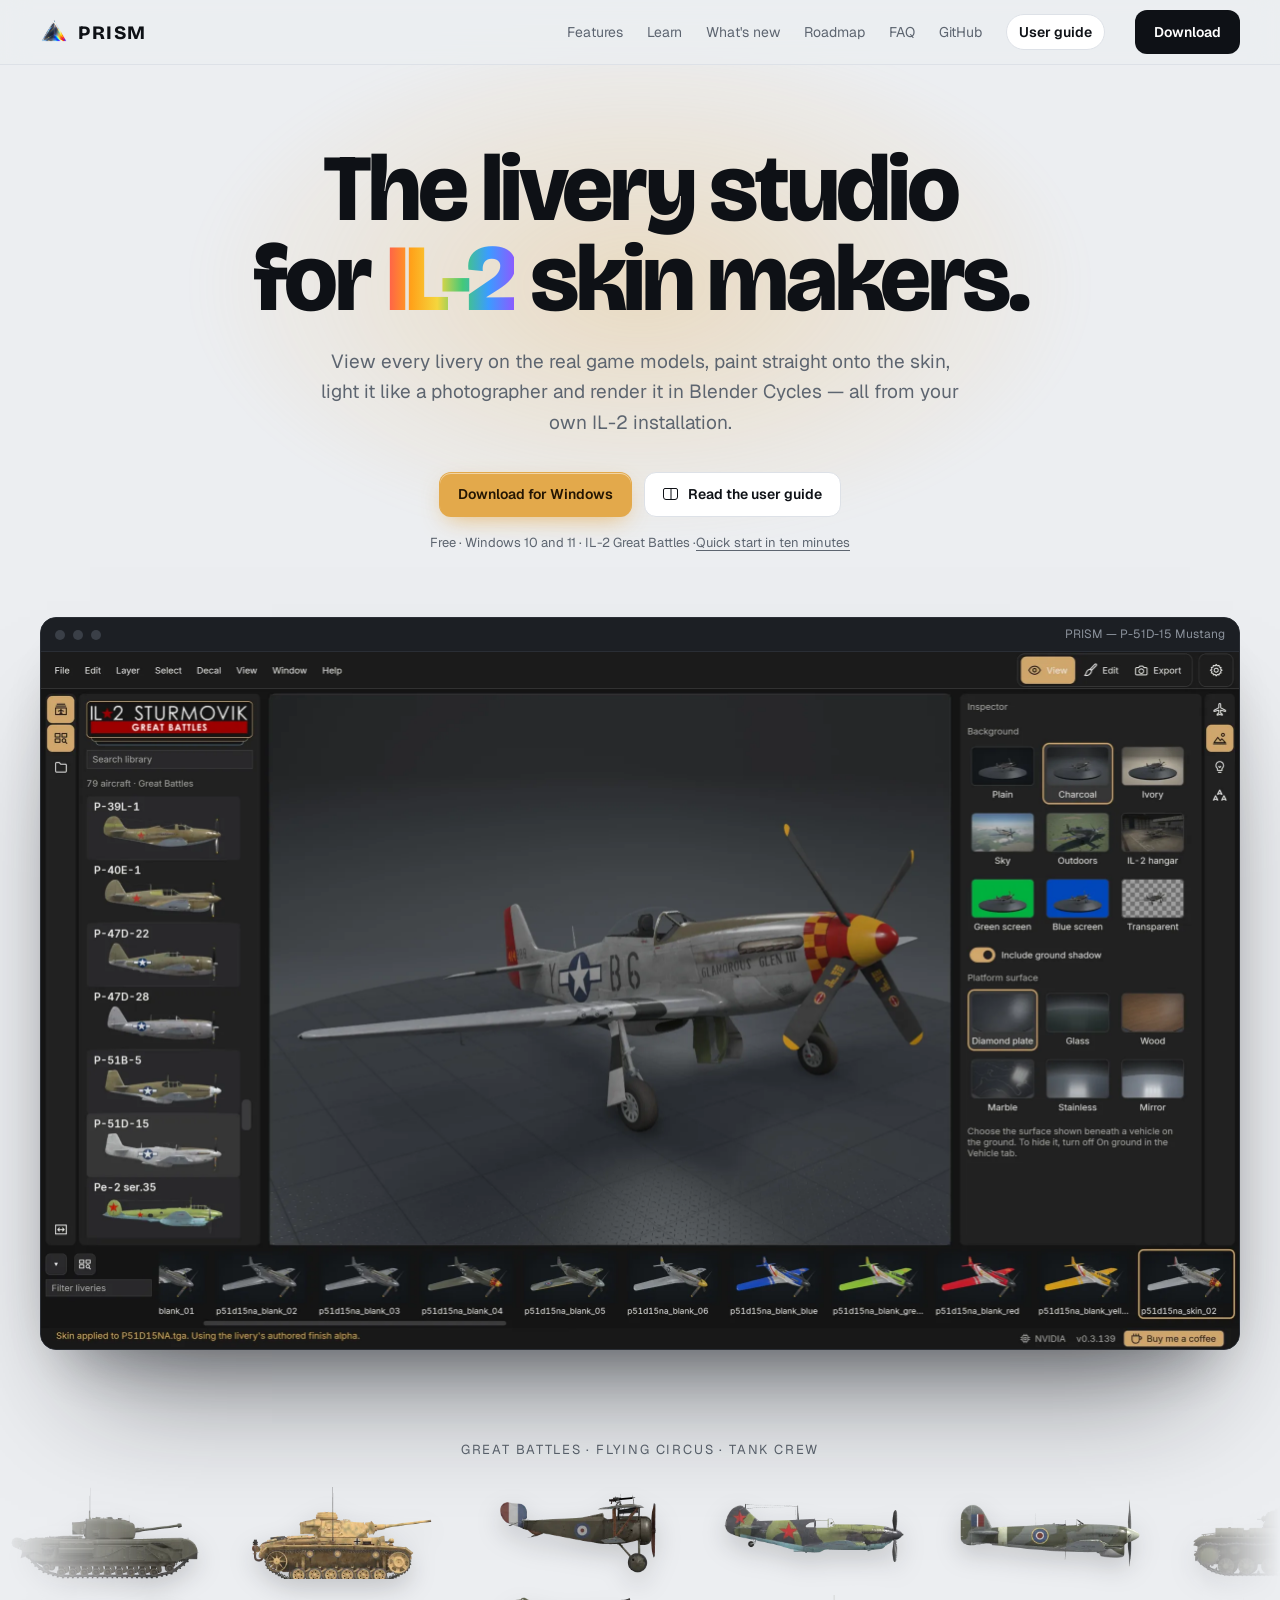
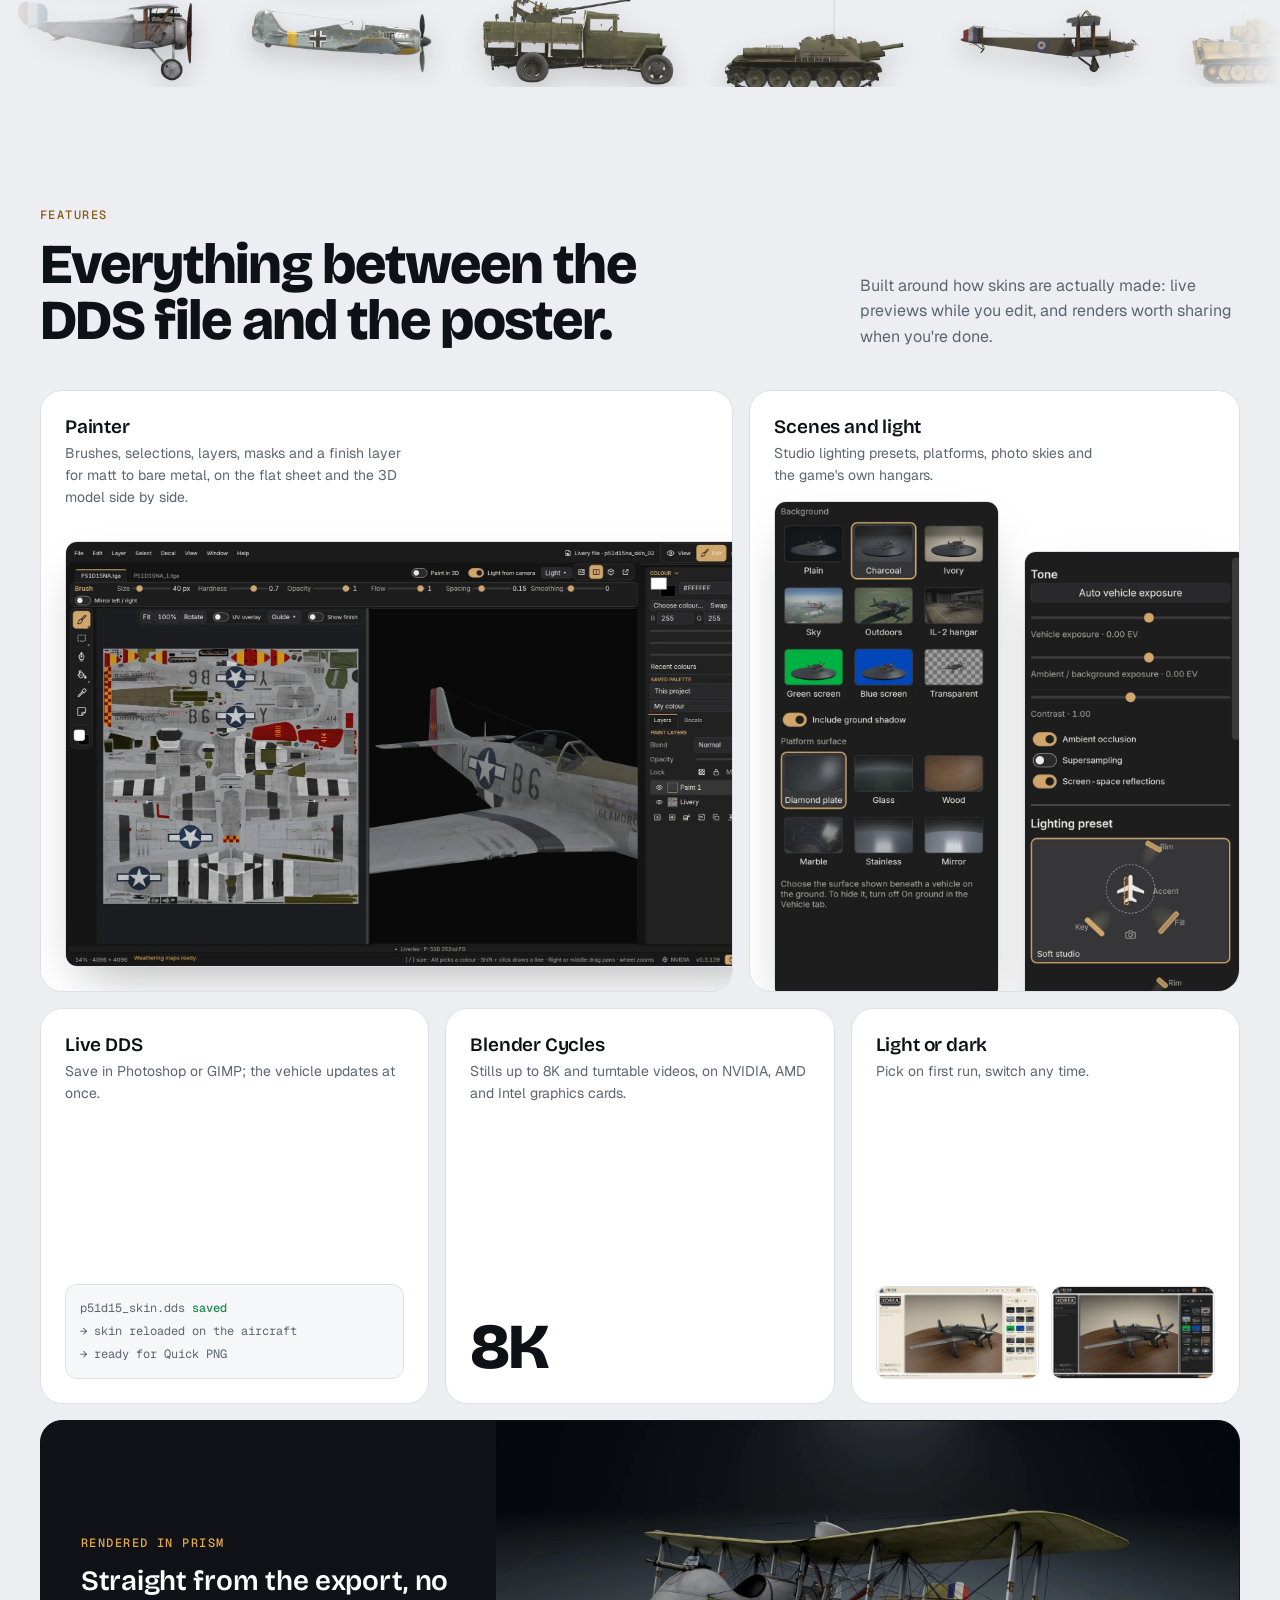
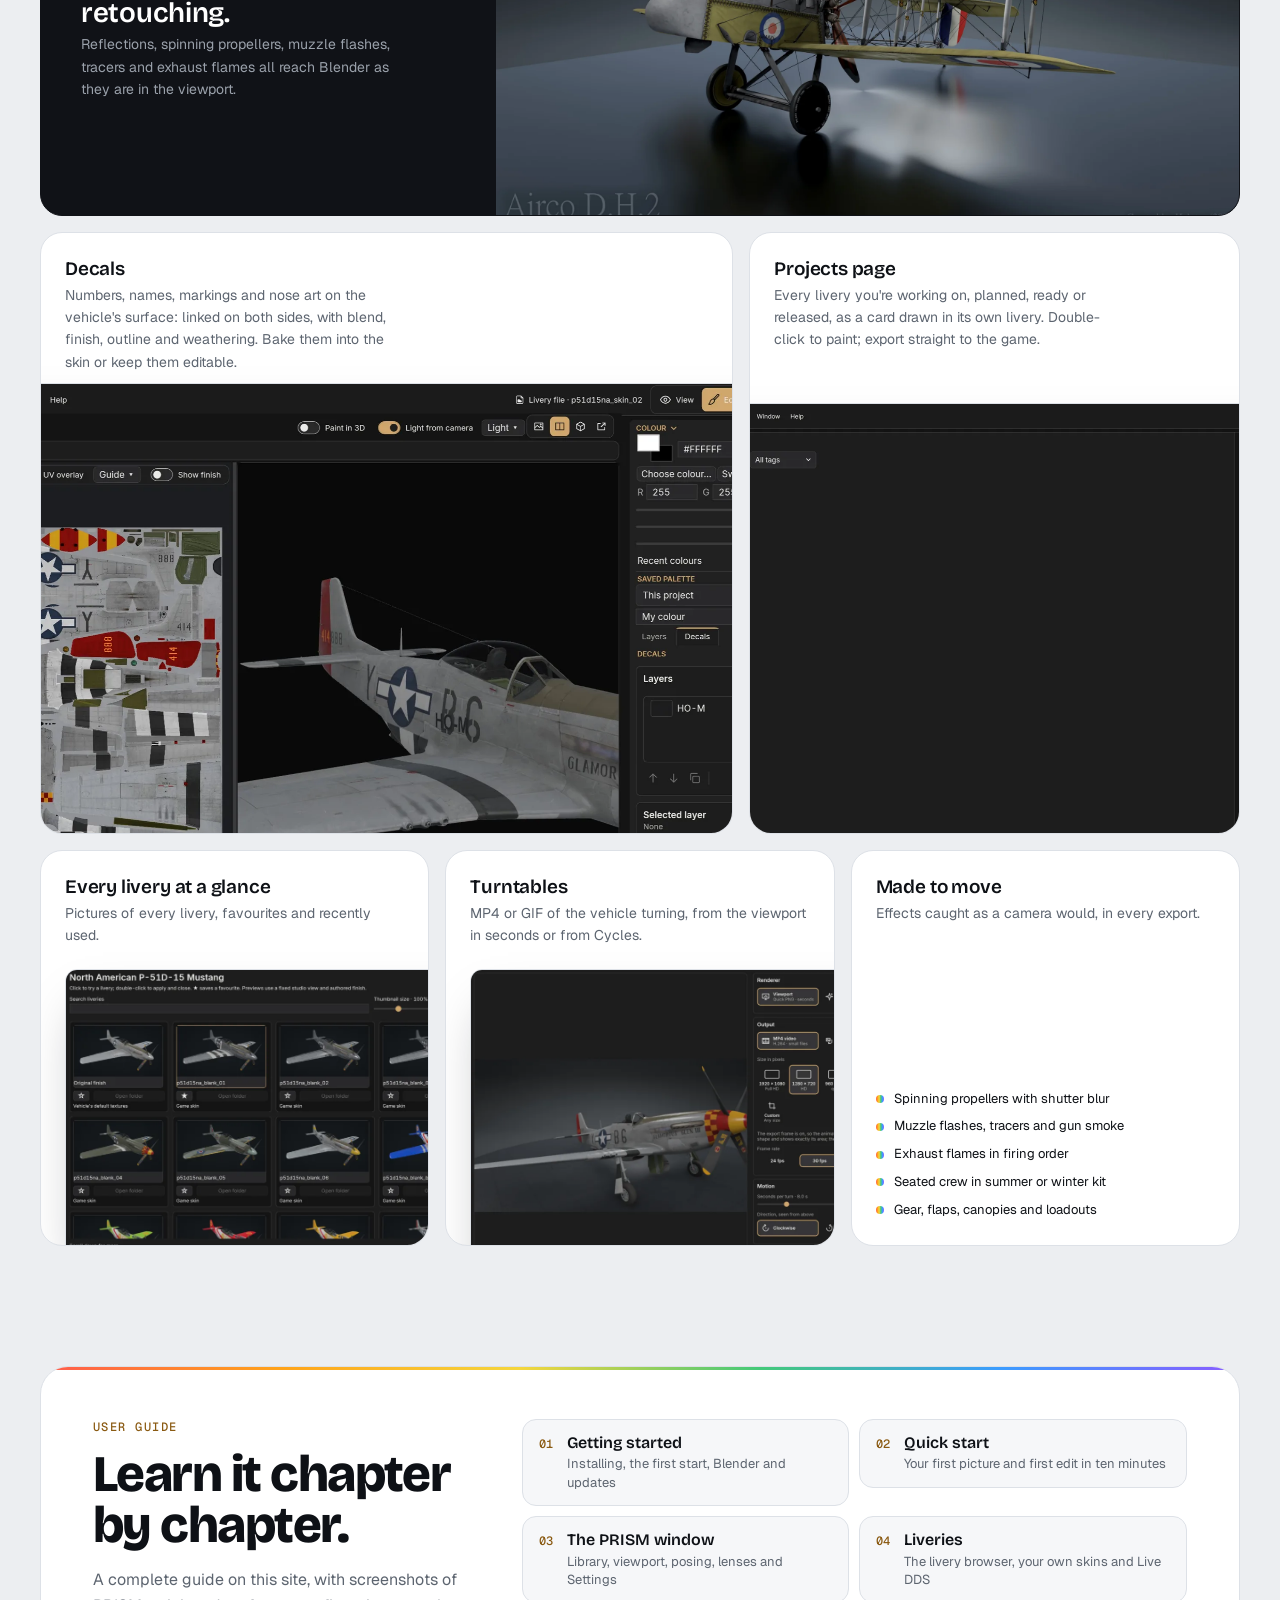
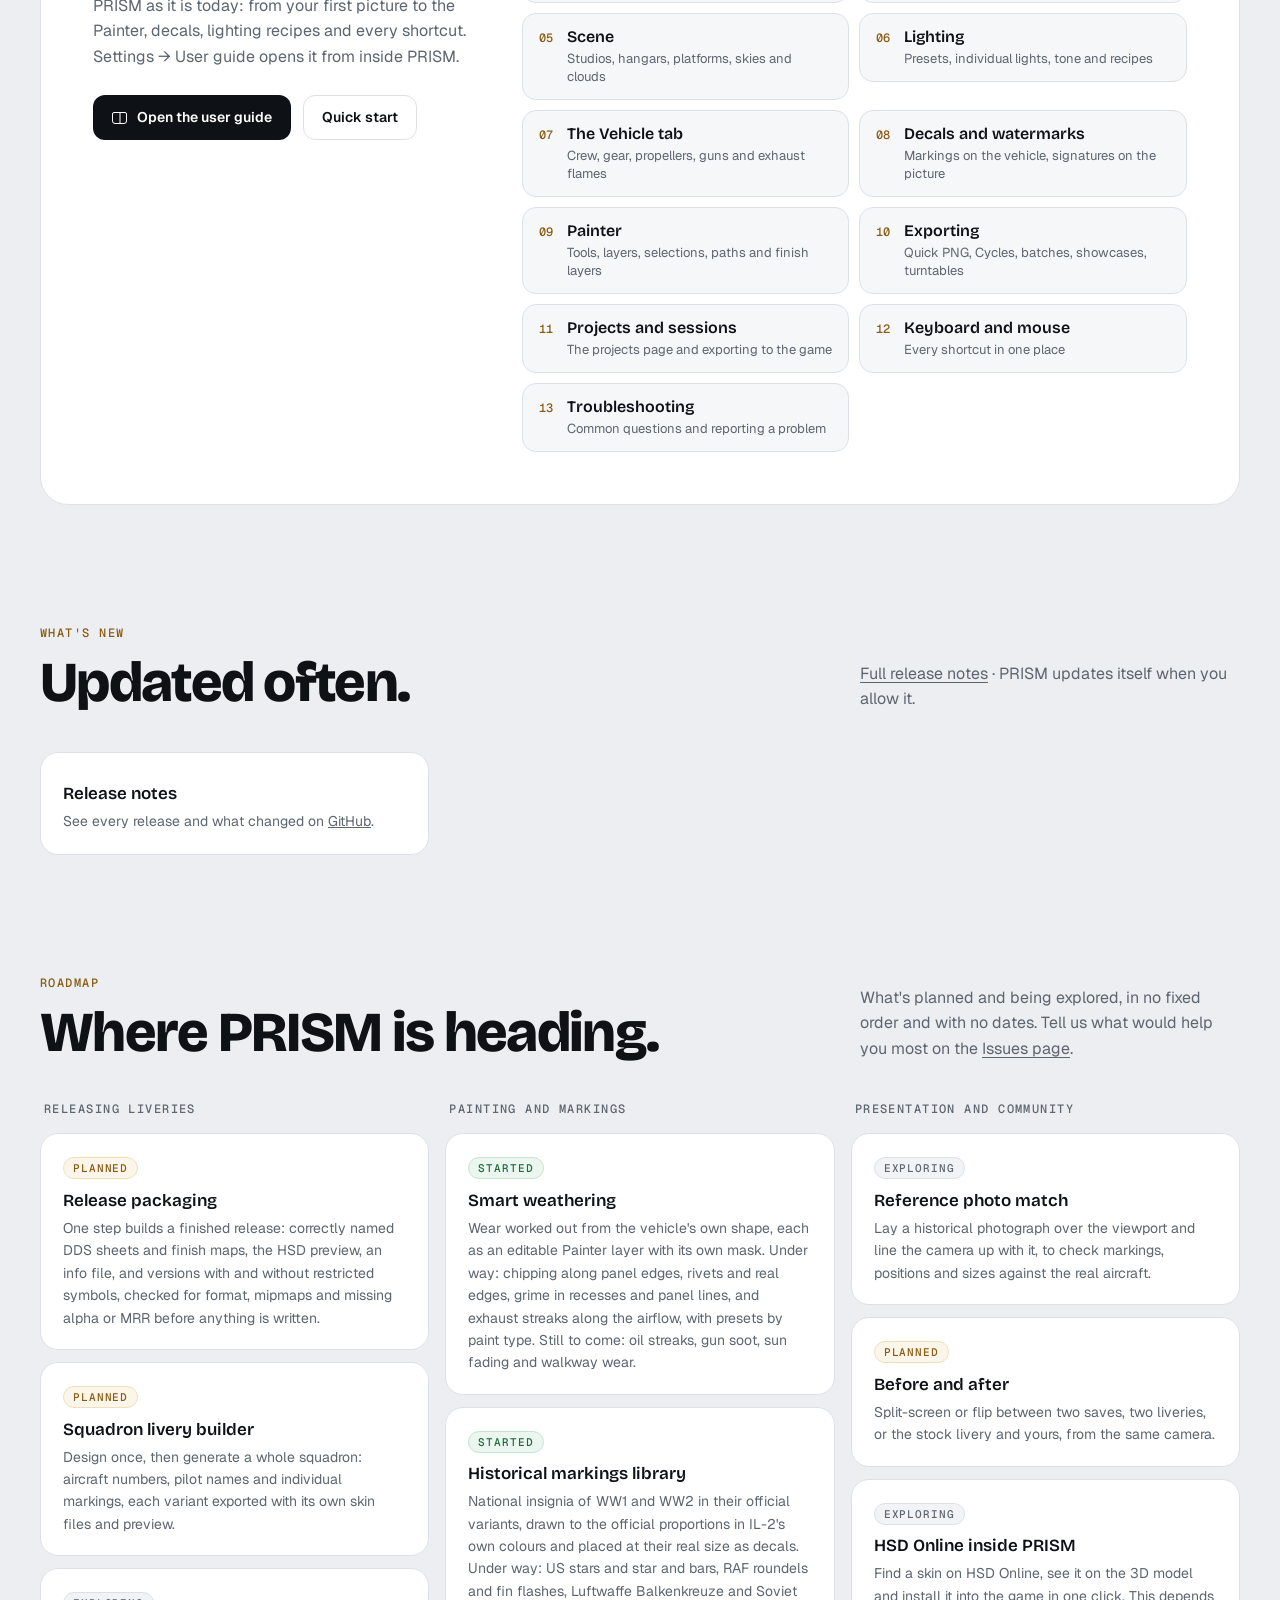
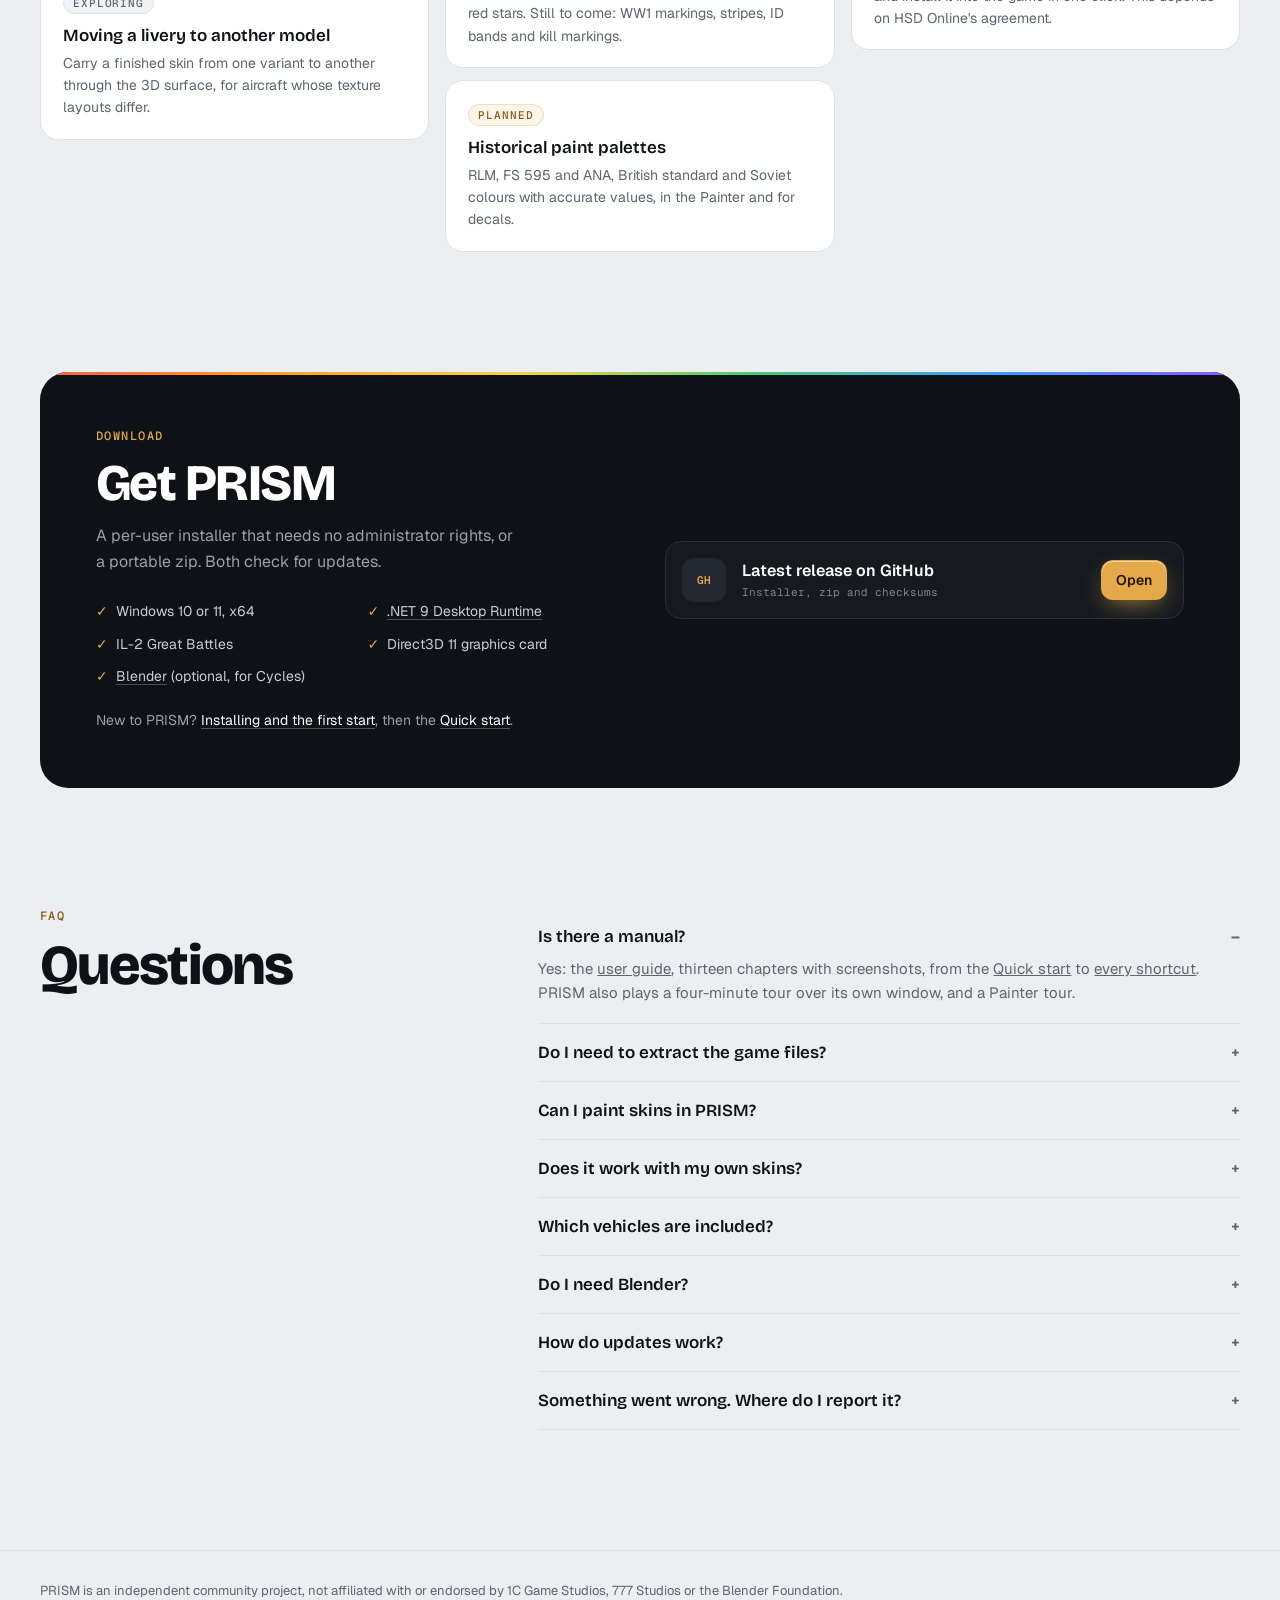
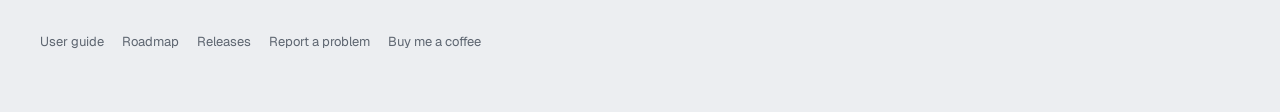
==== commit ec0c9262: "Update the website and user guide for PRISM v0.3.140 Co-Authored-By: Claude Opus 5.5 <noreply@anthro" ====
--- a/docs/index.html
+++ b/docs/index.html
@@ -32,7 +32,7 @@
     <h1>The livery studio<br>for <span class="spec">IL-2</span> skin makers.</h1>
     <p>View every livery on the real game models, paint straight onto the skin, light it like a photographer and render it in Blender Cycles — all from your own IL-2 installation.</p>
     <div class="ctas"><a class="btn amber" href="#download">Download for Windows</a><a class="btn line" href="guide/"><span class="book" aria-hidden="true"></span>Read the user guide</a></div>
-    <small>Free · Windows 10 and 11 · IL-2 Great Battles (IL-2 Korea is no longer supported from its update v1.005) · <a href="guide/#quick-start">Quick start in ten minutes</a></small>
+    <small>Free · Windows 10 and 11 · IL-2 Great Battles ·<a href="guide/#quick-start">Quick start in ten minutes</a></small>
     <div class="stage"><div class="window"><div class="bar" aria-hidden="true"><i></i><i></i><i></i><span>PRISM — P-51D-15 Mustang</span></div><img src="assets/app-main.webp" alt="PRISM's main window: the Great Battles library on the left, a P-51D-15 Mustang in the studio, and the Scene inspector's backgrounds and platforms on the right" width="2400" height="1396" fetchpriority="high"></div></div>
   </section>
 
@@ -43,7 +43,7 @@
     <div class="sh"><div><span class="kick">Features</span><h2>Everything between the DDS file and the poster.</h2></div><p>Built around how skins are actually made: live previews while you edit, and renders worth sharing when you're done.</p></div>
     <div class="bento">
       <article class="card c1"><h3>Painter</h3><p>Brushes, selections, layers, masks and a finish layer for matt to bare metal, on the flat sheet and the 3D model side by side.</p><img class="shot" src="assets/app-painter.webp" alt="The Painter: the P-51D-15 skin sheet beside the 3D model, with the layers panel" width="2000" height="1163" loading="lazy" style="left:24px;top:150px;width:calc(100% + 40px)"></article>
-      <article class="card c2"><h3>Scenes and light</h3><p>Studio lighting presets, platforms, photo skies and the game's own hangars.</p><img class="shot" src="assets/panel-scene.webp" alt="The Scene inspector's backgrounds and platform surfaces" width="608" height="1226" loading="lazy" style="left:24px;top:110px;width:46%"><img class="shot" src="assets/panel-lighting.webp" alt="The Lighting inspector's tone controls and a lighting preset diagram" width="608" height="1450" loading="lazy" style="right:-10px;top:160px;width:46%"></article>
+      <article class="card c2"><h3>Scenes and light</h3><p>Studio lighting presets, platforms, photo skies and the game's own hangars.</p><img class="shot" src="assets/panel-scene.webp" alt="The Scene panel's backgrounds and platform surfaces" width="608" height="1358" loading="lazy" style="left:24px;top:110px;width:46%"><img class="shot" src="assets/panel-lighting.webp" alt="The Lighting panel's presets and lights" width="608" height="1358" loading="lazy" style="right:-10px;top:160px;width:46%"></article>
       <article class="card c3"><h3>Live DDS</h3><p>Save in Photoshop or GIMP; the vehicle updates at once.</p><div class="dds mono" aria-hidden="true">p51d15_skin.dds <b>saved</b><br>→ skin reloaded on the aircraft<br>→ ready for Quick PNG</div></article>
       <article class="card c4"><h3>Blender Cycles</h3><p>Stills up to 8K and turntable videos, on NVIDIA, AMD and Intel graphics cards.</p><div class="big">8K</div></article>
       <article class="card c5"><h3>Light or dark</h3><p>Pick on first run, switch any time.</p><div class="themes"><img src="assets/theme-light.webp" alt="PRISM in the light theme" width="352" height="198" loading="lazy"><img src="assets/theme-dark.webp" alt="PRISM in the dark theme" width="352" height="198" loading="lazy"></div></article>
@@ -64,7 +64,6 @@
         <h2>Learn it chapter by chapter.</h2>
         <p>A complete guide on this site, with screenshots of PRISM as it is today: from your first picture to the Painter, decals, lighting recipes and every shortcut. Settings → User guide opens it from inside PRISM.</p>
         <div class="ctas"><a class="btn dark" href="guide/"><span class="book" aria-hidden="true"></span>Open the user guide</a><a class="btn line" href="guide/#quick-start">Quick start</a></div>
-        <div class="tour"><b>Prefer to watch?</b> PRISM plays a four-minute tour over its own window the first time it starts, and a detailed Painter tour any time from Settings.</div>
       </div>
       <ol class="chapters">
         <li><a href="guide/#getting-started"><span class="n">01</span><span><b>Getting started</b><small>Installing, the first start, Blender and updates</small></span></a></li>
@@ -99,14 +98,12 @@
       </div>
       <div class="lane"><h3>Painting and markings</h3>
         <article><span class="tag started">Started</span><h4>Smart weathering</h4><p>Wear worked out from the vehicle's own shape, each as an editable Painter layer with its own mask. Under way: chipping along panel edges, rivets and real edges, grime in recesses and panel lines, and exhaust streaks along the airflow, with presets by paint type. Still to come: oil streaks, gun soot, sun fading and walkway wear.</p></article>
-        <article><span class="tag">Planned</span><h4>Painting on the 3D model</h4><p>Brush straight onto the aircraft, across seams and onto the next sheet, as well as on the flat sheet.</p></article>
         <article><span class="tag started">Started</span><h4>Historical markings library</h4><p>National insignia of WW1 and WW2 in their official variants, drawn to the official proportions in IL-2's own colours and placed at their real size as decals. Under way: US stars and star and bars, RAF roundels and fin flashes, Luftwaffe Balkenkreuze and Soviet red stars. Still to come: WW1 markings, stripes, ID bands and kill markings.</p></article>
         <article><span class="tag">Planned</span><h4>Historical paint palettes</h4><p>RLM, FS 595 and ANA, British standard and Soviet colours with accurate values, in the Painter and for decals.</p></article>
       </div>
       <div class="lane"><h3>Presentation and community</h3>
         <article><span class="tag idea">Exploring</span><h4>Reference photo match</h4><p>Lay a historical photograph over the viewport and line the camera up with it, to check markings, positions and sizes against the real aircraft.</p></article>
         <article><span class="tag">Planned</span><h4>Before and after</h4><p>Split-screen or flip between two saves, two liveries, or the stock livery and yours, from the same camera.</p></article>
-        <article><span class="tag">Planned</span><h4>Several aircraft in one scene</h4><p>Formations, hangar pairs and side-by-side livery comparisons, under the same light.</p></article>
         <article><span class="tag idea">Exploring</span><h4>HSD Online inside PRISM</h4><p>Find a skin on HSD Online, see it on the 3D model and install it into the game in one click. This depends on HSD Online's agreement.</p></article>
       </div>
     </div>
@@ -130,7 +127,7 @@
       <details><summary>Do I need to extract the game files?</summary><p>No. PRISM reads the models and liveries straight from your installed IL-2 games. Nothing is copied off your computer.</p></details>
       <details><summary>Can I paint skins in PRISM?</summary><p>Yes. The <a href="guide/#painter">Painter</a> paints colour and finish onto the skin in layers, with the 3D vehicle live beside the sheet, and <a href="guide/#decals-and-watermarks">decals</a> place markings and text. Export the finished skin as DDS, or straight into the game's Skins folder.</p></details>
       <details><summary>Does it work with my own skins?</summary><p>Yes. Your skins appear beside the official liveries, and Live DDS reloads the one on screen whenever you save it in your image editor.</p></details>
-      <details><summary>Which vehicles are included?</summary><p>The aircraft and ground vehicles of IL-2 Great Battles you have installed: Great Battles, Flying Circus and Tank Crew, including the AI-only aircraft. PRISM no longer supports IL-2 Korea from its update v1.005; your Korea projects and liveries stay on your PC.</p></details>
+      <details><summary>Which vehicles are included?</summary><p>The aircraft and ground vehicles of IL-2 Great Battles you have installed: Great Battles, Flying Circus and Tank Crew, including the AI-only aircraft.</p></details>
       <details><summary>Do I need Blender?</summary><p>Only for Cycles renders. Quick PNG exports come straight from PRISM's own viewport, and PRISM tells you if Blender is missing when you ask for a Cycles render.</p></details>
       <details><summary>How do updates work?</summary><p>PRISM checks this repository's releases when it starts. You can install the update, postpone it, skip that version or switch the check off in Settings.</p></details>
       <details><summary>Something went wrong. Where do I report it?</summary><p>In PRISM, <em>Settings → Report a problem</em> puts its log and a few facts about your PC in a zip, without your Windows user name, and opens the <a href="https://github.com/riaanjutte/PRISM-Distribution/issues/new">Issues page</a> to attach it to.</p></details>
